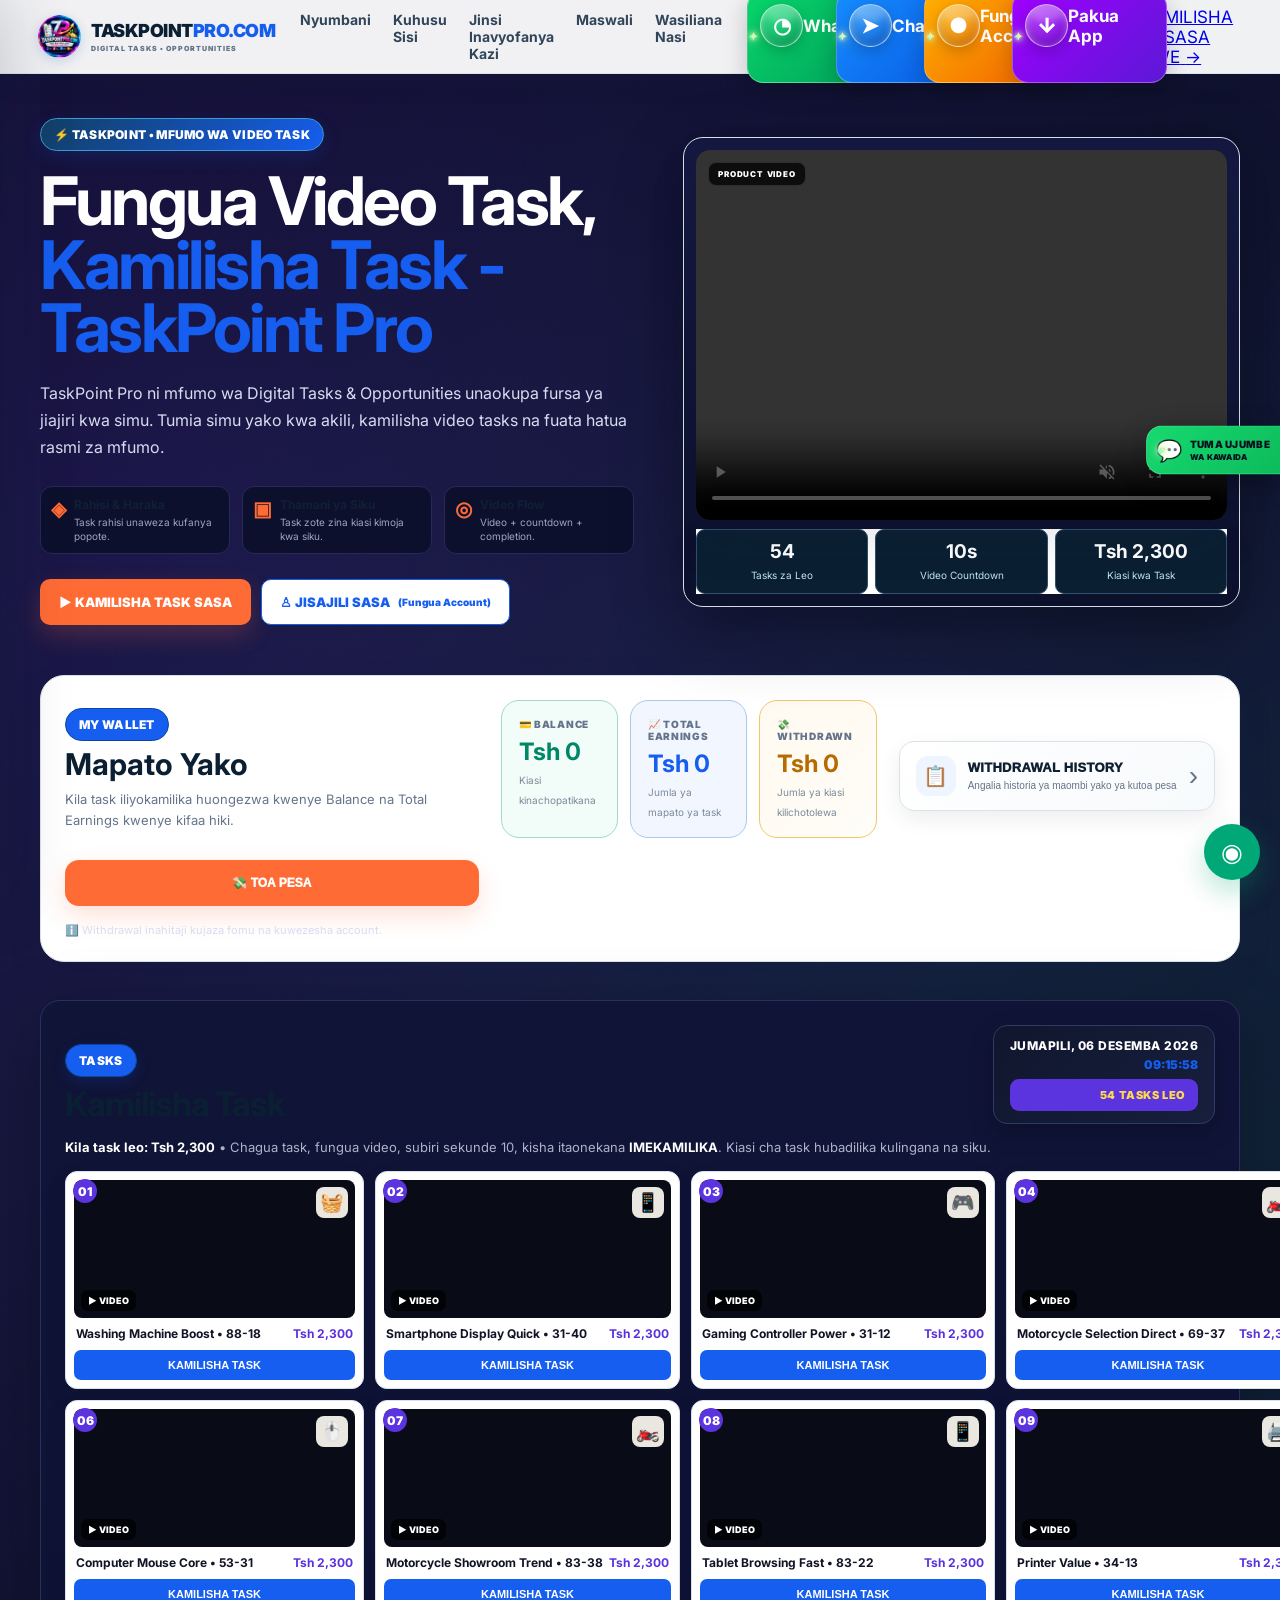
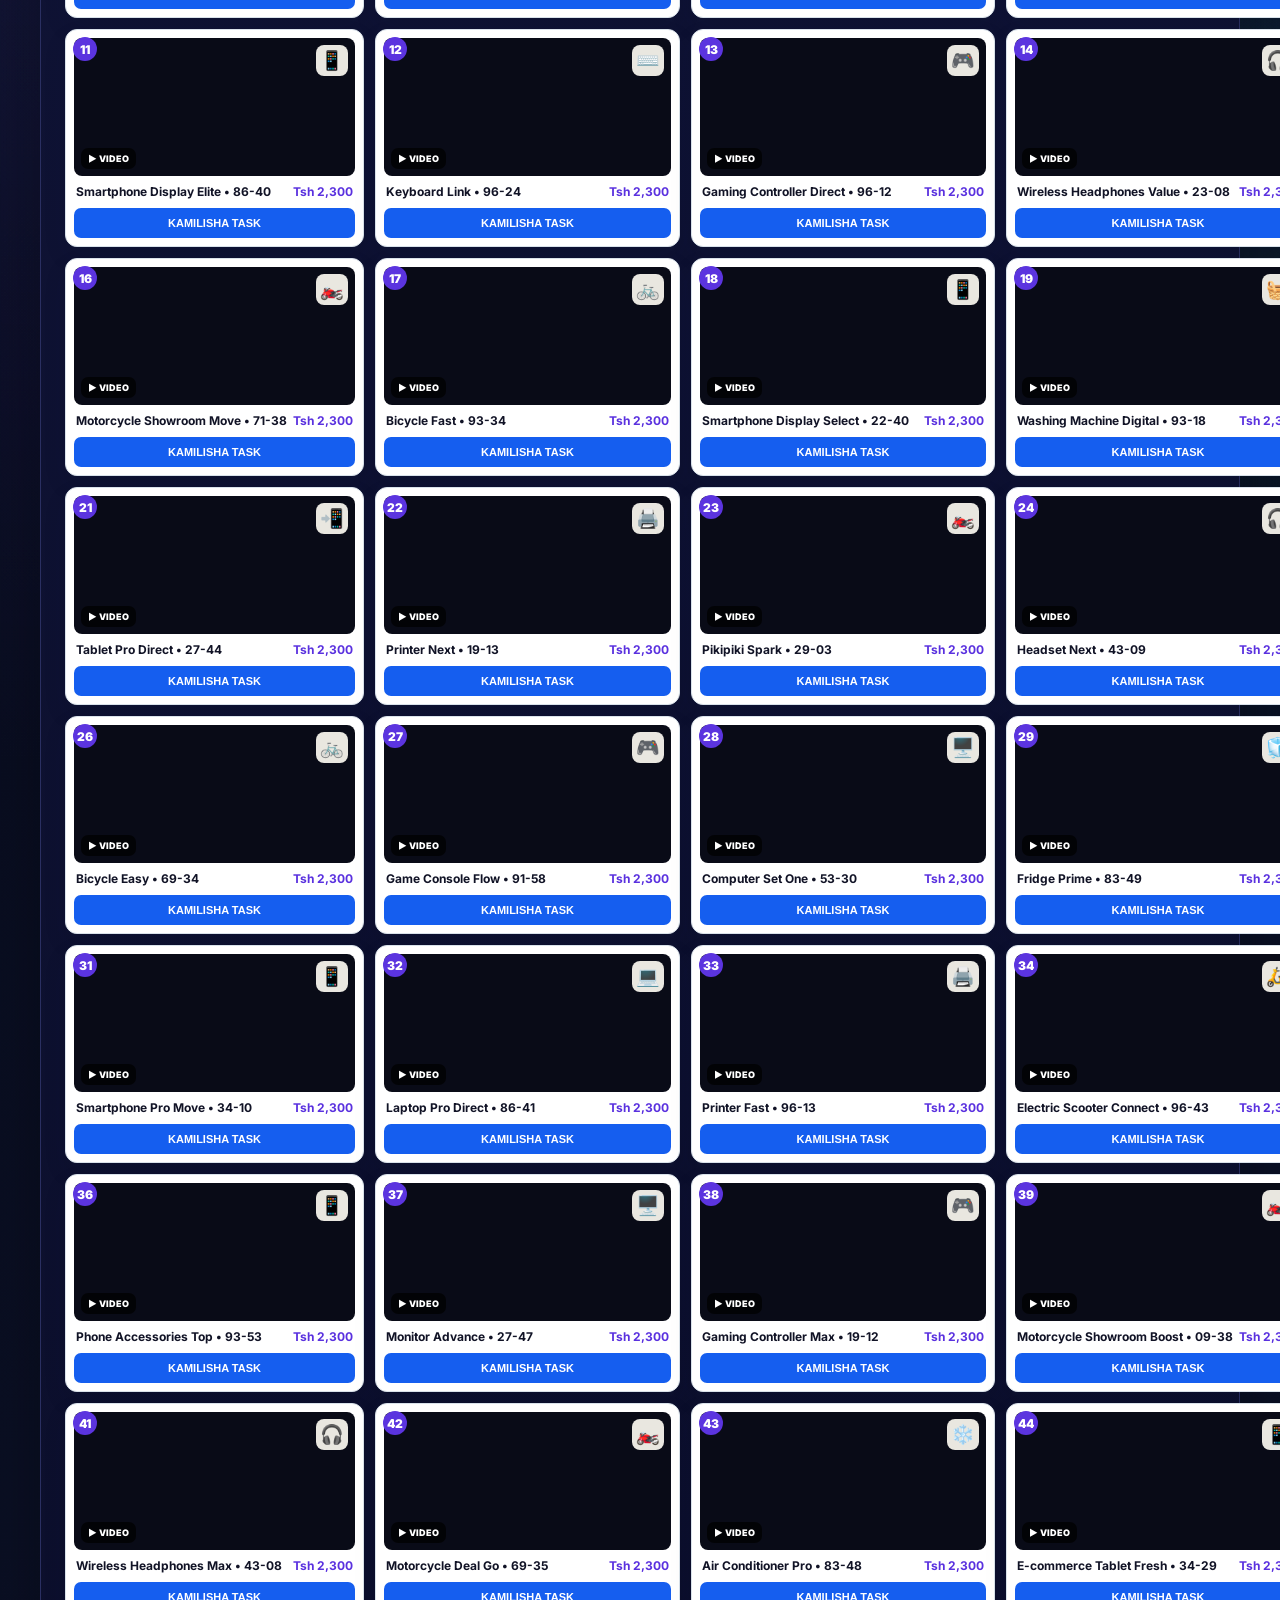
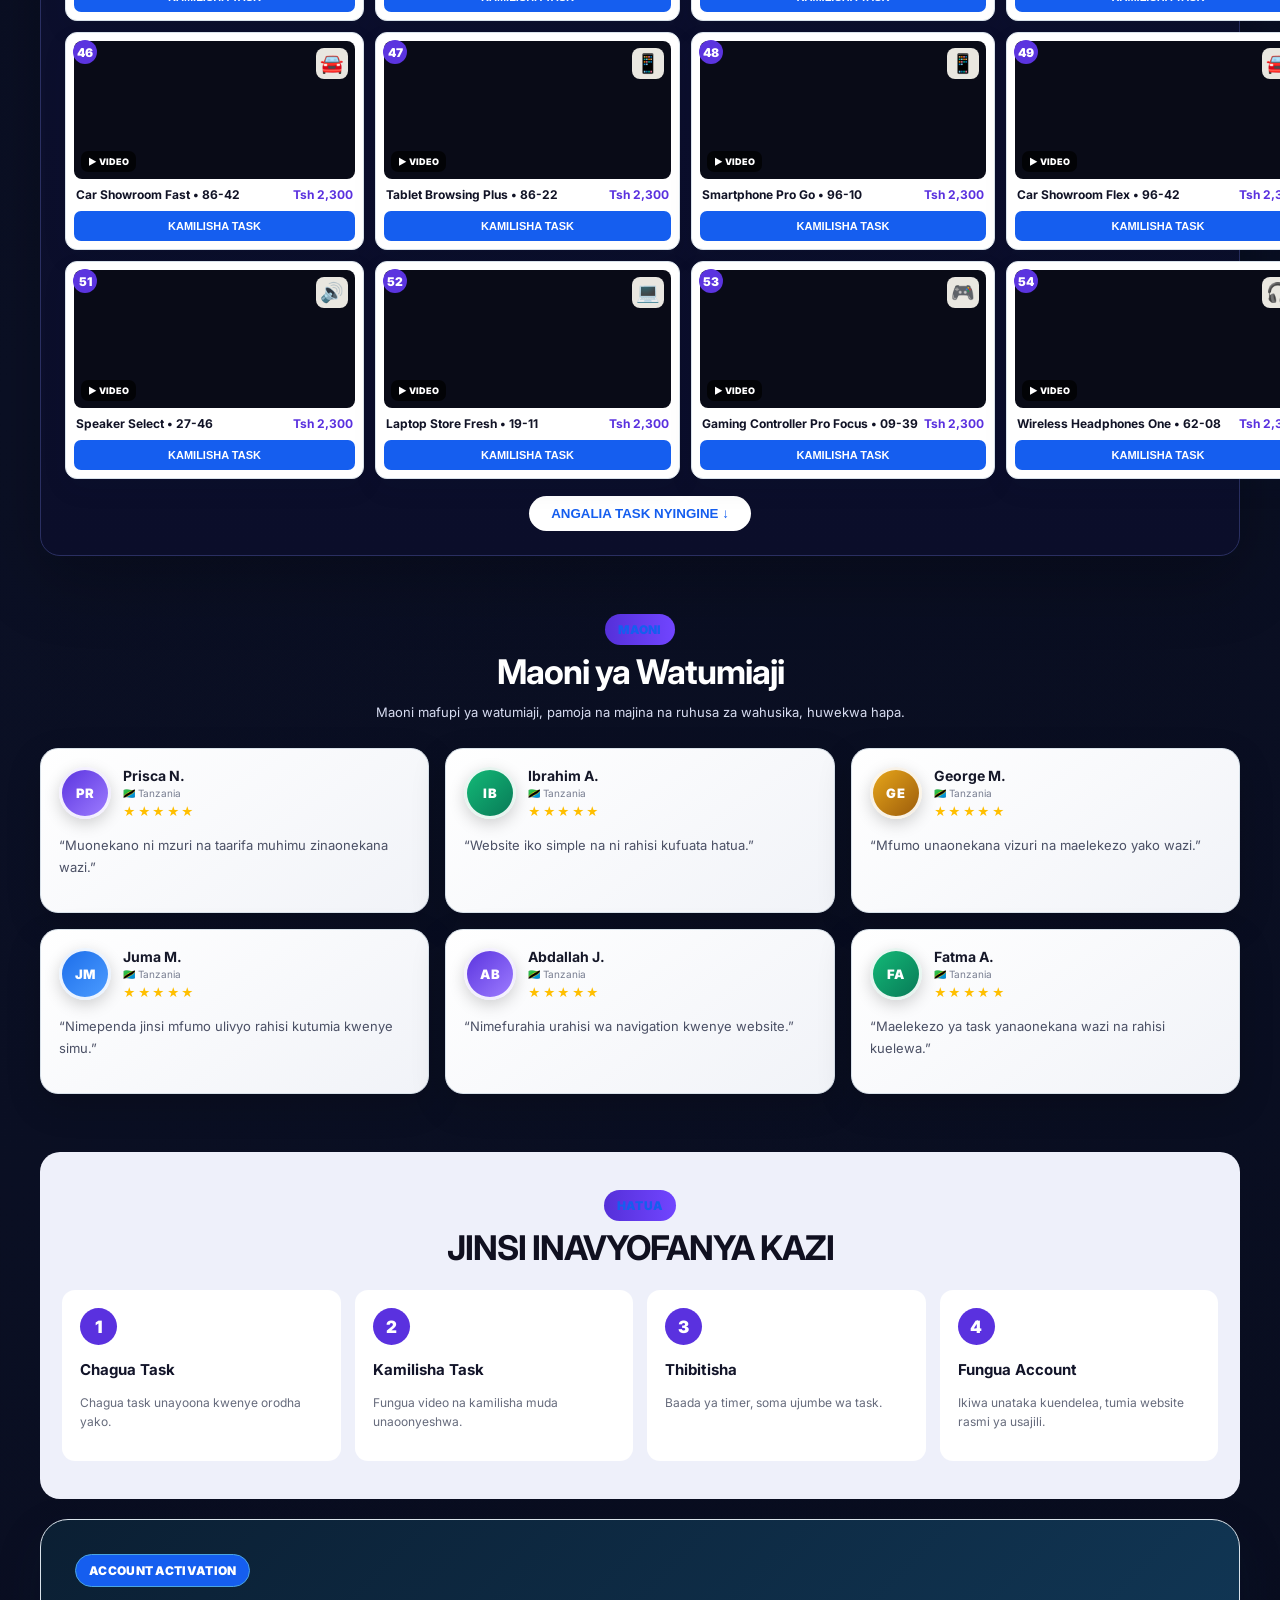
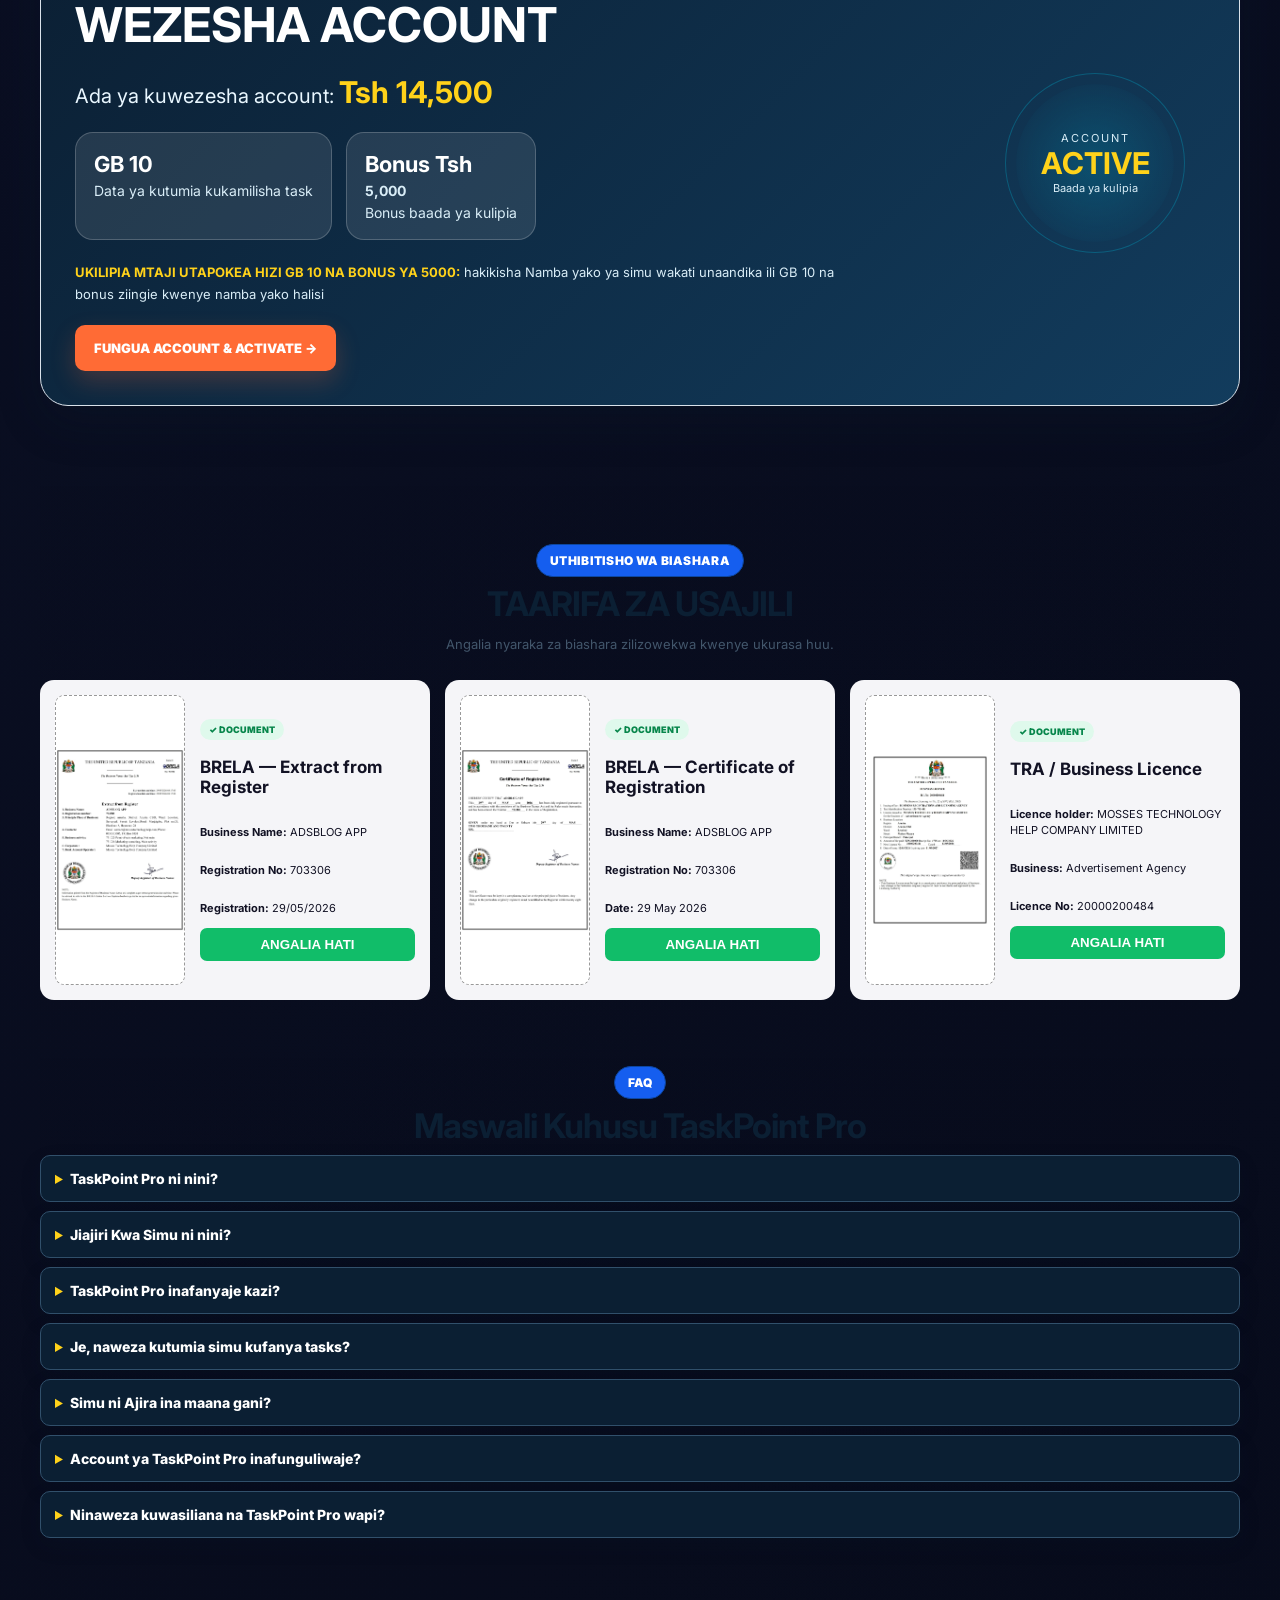
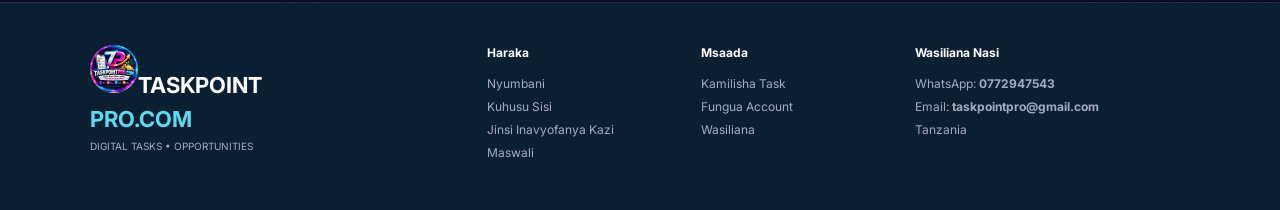
==== index.html @ ee454777 "Update index.html" ====
<!doctype html>
<html lang="sw">
<head>
  <meta charset="utf-8">
  <meta name="viewport" content="width=device-width,initial-scale=1">
  <link rel="icon" type="image/png" href="/assets/taskpointpro-logo.png">
  <meta name="description" content="TaskPoint Pro ni mfumo wa Digital Tasks & Opportunities unaokupa fursa za kukamilisha video tasks na kujifunza namna ya kutumia simu yako kwa fursa za kidigitali.">
  <meta name="keywords" content="TaskPoint Pro, TaskPointPro.com, Jiajiri Kwa Simu, Simu Ni Ajira, jiajiri kwa simu Tanzania, digital tasks Tanzania, online tasks Tanzania, video tasks Tanzania, digital opportunities Tanzania">
  <meta name="robots" content="index, follow">
  <link rel="canonical" href="https://www.taskpointpro.com/">
  <link rel="manifest" href="/manifest.json">
  <meta name="theme-color" content="#16d96f">
  <title>TaskPoint Pro | Jiajiri Kwa Simu & Digital Tasks Tanzania</title>
  <meta property="og:type" content="website">
  <meta property="og:title" content="TaskPoint Pro | Jiajiri Kwa Simu & Digital Tasks Tanzania">
  <meta property="og:description" content="TaskPoint Pro ni mfumo wa Digital Tasks & Opportunities unaokupa fursa ya jiajiri kwa simu na kushiriki katika fursa za kidigitali.">
  <meta property="og:url" content="https://www.taskpointpro.com/">
  <meta property="og:site_name" content="TaskPoint Pro">
  <meta property="og:locale" content="sw_TZ">
  <meta property="og:image" content="https://www.taskpointpro.com/assets/taskpointpro-social-share.png">
  <meta name="twitter:card" content="summary_large_image">
  <meta name="twitter:title" content="TaskPoint Pro | Jiajiri Kwa Simu & Digital Tasks Tanzania">
  <meta name="twitter:description" content="TaskPoint Pro ni mfumo wa Digital Tasks & Opportunities unaokupa fursa ya jiajiri kwa simu na kushiriki katika fursa za kidigitali.">
  <meta name="twitter:image" content="https://www.taskpointpro.com/assets/taskpointpro-social-share.png">
  <link rel="preconnect" href="https://fonts.googleapis.com">
  <link rel="preconnect" href="https://fonts.gstatic.com" crossorigin>
  <link href="https://fonts.googleapis.com/css2?family=Inter:wght@400;500;600;700;800;900&display=swap" rel="stylesheet">
  <link rel="stylesheet" href="style.css">
  <script type="application/ld+json">
{
  "@context": "https://schema.org",
  "@type": "WebSite",
  "name": "TaskPoint Pro",
  "alternateName": "TaskPointPro.com",
  "url": "https://www.taskpointpro.com/",
  "description": "TaskPoint Pro — Digital Tasks & Opportunities. Jiajiri kwa simu na fuata fursa za kidigitali.",
  "inLanguage": "sw-TZ"
}
  </script>
  <script type="application/ld+json">
{
  "@context": "https://schema.org",
  "@type": "Organization",
  "name": "TaskPoint Pro",
  "url": "https://www.taskpointpro.com/",
  "logo": "https://www.taskpointpro.com/assets/taskpointpro-logo.png",
  "description": "TaskPoint Pro — Digital Tasks & Opportunities.",
  "sameAs": [
    "https://www.tiktok.com/@taskpointpro.com",
    "https://whatsapp.com/channel/0029VbDyHlgATRSw8eXeZx1R"
  ]
}
  </script>
</head>
<body>
<header class="nav">
  <button class="menu-btn" id="menuBtn">☰</button>
  <a class="logo" href="#home" aria-label="TaskPoint Pro home"><img class="brand-logo-img" src="assets/taskpointpro-logo.png" alt="TaskPointPro.com logo"><span class="brand-wordmark">TASKPOINT<span>PRO.COM</span><small>DIGITAL TASKS • OPPORTUNITIES</small></span></a>
  <nav class="desktop-nav">
    <a href="#home">Nyumbani</a><a href="#about">Kuhusu Sisi</a><a href="#how">Jinsi Inavyofanya Kazi</a>
    <a href="#faq">Maswali</a><a href="#contact">Wasiliana Nasi</a>
  </nav>  

 <div class="nav-actions">

  <a class="action-card whatsapp-action"
     data-link="whatsapp"
     target="_blank">
    <span class="action-card-icon icon-whatsapp">◔</span>
    <strong>WhatsApp</strong>
  </a>

  <a class="action-card channel-action"
     data-link="channel"
     target="_blank">
    <span class="action-card-icon icon-channel">➤</span>
    <strong>Channel</strong>
  </a>

  <a class="action-card account-action"
     data-link="registration"
     target="_blank">
    <span class="action-card-icon icon-account">●</span>
    <strong>Fungua Account</strong>
  </a>

  <a class="action-card app-action"
     href="#"
     data-app-install>
    <span class="action-card-icon icon-app">↓</span>
    <strong>Pakua App</strong>
  </a>

</div>
  <a class="tp-premium-task-btn" href="#tasks">
  <span class="tp-premium-task-icon">⚡</span>
  <span>KAMILISHA TASK SASA ULIPWE</span>
  <span class="tp-premium-task-arrow">→</span>
  </a>
</header>

<div class="drawer" id="drawer">
  <button id="drawerClose">×</button>
  <a href="#home">Nyumbani</a><a href="#about">Kuhusu Sisi</a><a href="#tasks">Tasks</a>
  <a href="#how">Jinsi Inavyofanya Kazi</a><a href="#testimonials">Maoni</a><a href="#contact">Wasiliana Nasi</a>
</div>

<main id="home">
  <section class="hero shell">
    <div class="live-strip" id="liveStrip"></div>
    <div class="hero-grid">
      <div class="hero-copy">
        <span class="pill">⚡ TASKPOINT • MFUMO WA VIDEO TASK</span>
        <h1>Fungua Video Task,<br><em>Kamilisha Task - TaskPoint Pro</em></h1>
        <p>TaskPoint Pro ni mfumo wa Digital Tasks & Opportunities unaokupa fursa ya jiajiri kwa simu. Tumia simu yako kwa akili, kamilisha video tasks na fuata hatua rasmi za mfumo.</p>
        <div class="benefits">
          <div><b>◈</b><span><strong>Rahisi & Haraka</strong><small>Task rahisi unaweza kufanya popote.</small></span></div>
          <div><b>▣</b><span><strong>Thamani ya Siku</strong><small>Task zote zina kiasi kimoja kwa siku.</small></span></div>
          <div><b>◎</b><span><strong>Video Flow</strong><small>Video + countdown + completion.</small></span></div>
        </div>
        <div class="hero-cta">
          <a class="btn yellow" href="#tasks">▶ KAMILISHA TASK SASA</a>
          <a class="btn outline" data-link="registration" target="_blank">♙ JISAJILI SASA <small>(Fungua Account)</small></a>
        </div>
      </div>
      <div class="hero-media">
        <div class="video-wrap">
          <video id="heroVideo" controls playsinline muted poster="">
            <source src="VID-20260902-WA0001.mp4" type="video/mp4">
          </video>
          <div class="video-fallback">Weka video yako ya hero kwenye project</div>
        </div>
        <div class="stats"><div><b id="heroTaskCount">40</b><span>Tasks za Leo</span></div><div><b>10s</b><span>Video Countdown</span></div><div><b id="dailyReward">Tsh 3,000</b><span>Kiasi kwa Task</span></div></div>
      </div>
    </div>

  </section>

  <section class="wallet-section shell" id="wallet">
    <div class="wallet-card">
      <div class="wallet-heading">
        <span class="kicker">MY WALLET</span>
        <h2>Mapato Yako</h2>
        <p>Kila task iliyokamilika huongezwa kwenye Balance na Total Earnings kwenye kifaa hiki.</p>
      </div>
      <div class="wallet-stats">
        <div class="wallet-stat balance-stat"><span>💳 BALANCE</span><strong id="balanceAmount">Tsh 0</strong><small>Kiasi kinachopatikana</small></div>
        <div class="wallet-stat total-stat"><span>📈 TOTAL EARNINGS</span><strong id="totalAmount">Tsh 0</strong><small>Jumla ya mapato ya task</small></div>
      </div>
      <button class="withdraw-btn" id="withdrawBtn">💸 TOA PESA</button>
      <div class="wallet-note">ℹ️ Withdrawal inahitaji kujaza fomu na kuwezesha account.</div>
    </div>
  </section>

  <section class="tasks-section shell" id="tasks">
    <div class="section-head">
      <div><span class="kicker">TASKS</span><h2>Kamilisha Task</h2></div>
      <div class="datebox"><span id="today"></span><small id="todayTime">--:--:--</small><strong id="taskCount">40 TASKS LEO</strong></div>
    </div>
    <p class="section-note"><b id="rewardNote">Kila task leo: Tsh 3,000</b> • Chagua task, fungua video, subiri sekunde 10, kisha itaonekana <b>IMEKAMILIKA</b>. <span id="cycleLabel"></span></p>
    <div class="task-grid" id="taskGrid"></div>
    <button class="more-btn" id="moreBtn">ANGALIA TASK NYINGINE ↓</button>
  </section>

  <section class="testimonials shell" id="testimonials">
    <div class="center-head"><span class="kicker">MAONI</span><h2>Maoni ya Watumiaji</h2><p>Maoni mafupi ya watumiaji, pamoja na majina na ruhusa za wahusika, huwekwa hapa.</p></div>
    <div class="testimonial-grid" id="testimonialGrid"></div>
  </section>

  <section class="how shell" id="how">
    <div class="center-head"><span class="kicker">HATUA</span><h2>JINSI INAVYOFANYA KAZI</h2></div>
    <div class="how-grid">
      <div><i>1</i><h3>Chagua Task</h3><p>Chagua task unayoona kwenye orodha yako.</p></div>
      <div><i>2</i><h3>Kamilisha Task</h3><p>Fungua video na kamilisha muda unaoonyeshwa.</p></div>
      <div><i>3</i><h3>Thibitisha</h3><p>Baada ya timer, soma ujumbe wa task.</p></div>
      <div><i>4</i><h3>Fungua Account</h3><p>Ikiwa unataka kuendelea, tumia website rasmi ya usajili.</p></div>
    </div>
  </section>

  <section class="activation shell" id="activation">
    <div class="activation-card">
      <div>
        <span class="kicker">ACCOUNT ACTIVATION</span>
        <h2>WEZESHA ACCOUNT</h2>
        <p class="activation-lead">Ada ya kuwezesha account: <strong>Tsh <span id="activationFee">14,500</span></strong></p>
        <div class="activation-benefits">
          <div><b>GB 10</b><span>Data ya kutumia kukamilisha task</span></div>
          <div><b>Bonus Tsh <span id="activationBonus">5,000</span></b><span>Bonus baada ya kulipia</span></div>
        </div>
        <p class="activation-note"><strong>UKILIPIA MTAJI UTAPOKEA HIZI GB 10 NA BONUS YA 5000:</strong> hakikisha Namba yako ya simu wakati unaandika ili GB 10 na bonus ziingie kwenye namba yako halisi</p>
        <a class="btn yellow" data-link="registration" target="_blank">FUNGUA ACCOUNT & ACTIVATE →</a>
      </div>
      <div class="activation-badge"><span>ACCOUNT</span><b>ACTIVE</b><small>Baada ya kulipia</small></div>
    </div>
  </section>

  <section class="company shell" id="about">
    <div class="center-head">
      <span class="kicker">UTHIBITISHO WA BIASHARA</span>
      <h2>TAARIFA ZA USAJILI</h2>
      <p>Angalia nyaraka za biashara zilizowekwa kwenye ukurasa huu.</p>
    </div>
    <div class="cert-grid cert-grid-three">
      <article class="cert">
        <div class="cert-img"><img src="assets/brella-extract.jpg" alt="BRELA Extract from Register"></div>
        <div class="cert-copy">
          <span class="verified">✓ DOCUMENT</span>
          <h3>BRELA — Extract from Register</h3>
          <p><b>Business Name:</b> ADSBLOG APP</p>
          <p><b>Registration No:</b> 703306</p>
          <p><b>Registration:</b> 29/05/2026</p>
          <button class="cert-btn" data-cert="assets/brella-extract.jpg">ANGALIA HATI</button>
        </div>
      </article>

      <article class="cert">
        <div class="cert-img"><img src="assets/brella-certificate.jpg" alt="BRELA Certificate of Registration"></div>
        <div class="cert-copy">
          <span class="verified">✓ DOCUMENT</span>
          <h3>BRELA — Certificate of Registration</h3>
          <p><b>Business Name:</b> ADSBLOG APP</p>
          <p><b>Registration No:</b> 703306</p>
          <p><b>Date:</b> 29 May 2026</p>
          <button class="cert-btn" data-cert="assets/brella-certificate.jpg">ANGALIA HATI</button>
        </div>
      </article>

      <article class="cert">
        <div class="cert-img"><img src="assets/tra-business-licence.jpg" alt="Tanzania Business Licence"></div>
        <div class="cert-copy">
          <span class="verified">✓ DOCUMENT</span>
          <h3>TRA / Business Licence</h3>
          <p><b>Licence holder:</b> MOSSES TECHNOLOGY HELP COMPANY LIMITED</p>
          <p><b>Business:</b> Advertisement Agency</p>
          <p><b>Licence No:</b> 20000200484</p>
          <button class="cert-btn" data-cert="assets/tra-business-licence.jpg">ANGALIA HATI</button>
        </div>
      </article>
    </div>
  </section>

  <section class="faq shell" id="faq">
  <div class="center-head">
    <span class="kicker">FAQ</span>
    <h2>Maswali Kuhusu TaskPoint Pro</h2>
  </div>

  <details>
    <summary>TaskPoint Pro ni nini?</summary>
    <p>TaskPoint Pro ni mfumo wa Digital Tasks & Opportunities unaolenga kuwapa watumiaji fursa za kufanya tasks za kidigitali kwa kutumia simu zao.</p>
  </details>

  <details>
    <summary>Jiajiri Kwa Simu ni nini?</summary>
    <p>Jiajiri Kwa Simu ni dhana ya kutumia simu na teknolojia za kidigitali kutafuta na kushiriki katika fursa za kazi na shughuli za mtandaoni.</p>
  </details>

  <details>
    <summary>TaskPoint Pro inafanyaje kazi?</summary>
    <p>Chagua task inayopatikana, fungua video ndani ya mfumo na fuata maelekezo yanayoonyeshwa hadi task ikamilike.</p>
  </details>

  <details>
    <summary>Je, naweza kutumia simu kufanya tasks?</summary>
    <p>Ndiyo. TaskPoint Pro imeundwa kwa matumizi ya simu, hivyo unaweza kufikia mfumo kupitia browser ya simu yako.</p>
  </details>

  <details>
    <summary>Simu ni Ajira ina maana gani?</summary>
    <p>“Simu ni Ajira” ni ujumbe unaohamasisha matumizi yenye tija ya simu na teknolojia katika kutafuta fursa za kidigitali.</p>
  </details>

  <details>
    <summary>Account ya TaskPoint Pro inafunguliwaje?</summary>
    <p>Tumia kitufe cha FUNGUA ACCOUNT kwenye website na fuata hatua rasmi zinazoonyeshwa kwenye mfumo.</p>
  </details>

  <details>
    <summary>Ninaweza kuwasiliana na TaskPoint Pro wapi?</summary>
    <p>Tumia WhatsApp au Official Channel/Group iliyowekwa kwenye website kwa mawasiliano na taarifa rasmi.</p>
  </details>
</section>
</main>

<footer id="contact">
  <div class="footer-brand"><img class="footer-logo-img" src="assets/taskpointpro-logo.png" alt="TaskPointPro.com"><b>TASKPOINT<span>PRO.COM</span></b><small>DIGITAL TASKS • OPPORTUNITIES</small></div>
  <div><h4>Haraka</h4><a href="#home">Nyumbani</a><a href="#about">Kuhusu Sisi</a><a href="#how">Jinsi Inavyofanya Kazi</a><a href="#faq">Maswali</a></div>
  <div><h4>Msaada</h4><a href="#tasks">Kamilisha Task</a><a data-link="registration" target="_blank">Fungua Account</a><a data-link="whatsapp" target="_blank">Wasiliana</a></div>
  <div><h4>Wasiliana Nasi</h4><span>WhatsApp: <b id="phoneText"></b></span><span>Email: <b id="emailText"></b></span><span>Tanzania</span></div>
</footer>

<a class="floating-wa" data-link="whatsapp" target="_blank">◉</a>

<div class="modal-bg" id="taskModal">
  <div class="modal">
    <button class="modal-x" id="modalX">×</button>
    <div class="modal-video"><video id="taskVideo" playsinline muted></video><div class="count" id="count">10</div><div class="video-status">VIDEO TASK • SEKUNDE 10</div></div>
    <div class="modal-body">
      <div class="success">✓</div>
      <h2><span id="modalTaskName">Task</span> — <span id="completionText">Video inaendelea…</span></h2>
      <div class="amount">+<span id="amount">3,000</span> TZS</div>
      <p></p>
      <div id="completion" class="completion"><span>✓</span><b>IMEKAMILIKA, UNAWEZA KUTOA PESA YAKO HAPA CHINI👇</b></div><button class="btn yellow full completion-withdraw" id="completionWithdrawBtn" type="button">TOA PESA 💸</button>
      <button class="other" id="otherBtn">Angalia Task Nyingine</button>
    </div>
  </div>
</div>

<div class="withdraw-modal" id="withdrawModal" aria-hidden="true">
  <div class="withdraw-card">
    <button class="modal-x" id="withdrawClose">×</button>
    <span class="kicker">WITHDRAW</span>
    <h2>Toa Pesa</h2>
    <p>Weka kiasi unachotaka kutoa kutoka kwenye Balance yako.</p>
    <label for="withdrawAmount">Kiasi cha kutoa (TZS)</label>
    <input id="withdrawAmount" type="number" min="1" step="100" inputmode="numeric" placeholder="Mfano 1,000/=">
    <button class="btn yellow full" id="withdrawSubmit">WITHDRAW</button>
    <div class="withdraw-message" id="withdrawMessage" role="status">
      <strong>⚠️ Ili uweze kupokea kiasi cha fedha ulichotoa</strong>
      <span>jaza fomu ya usajili hapa chini alafu wezesha account yako.</span>
      <a class="btn outline full" data-link="registration" target="_blank">JAZA FOMU →</a>
    </div>
  </div>
</div>

<div class="cert-modal" id="certModal">
  <button id="certModalClose">×</button>
  <img id="certViewer" alt="Certificate viewer">
</div>

<div class="toast-stack" id="toastStack"></div>
<script src="app.js"></script>

  <script>
if ("serviceWorker" in navigator) {
  window.addEventListener("load", () => {
    navigator.serviceWorker.register("/service-worker.js")
      .then(() => console.log("TaskPoint Pro Service Worker registered"))
      .catch(err => console.error("Service Worker registration failed:", err));
  });
}
  </script>

  <!-- TASKPOINT PRO SMS WIDGET -->
<div class="tp-sms-float" id="tpSmsFloat">
  <button type="button" class="tp-sms-float-btn" id="tpSmsOpen" onclick="document.getElementById('tpSmsOverlay').classList.add('is-open')">
    <span class="tp-sms-float-icon">💬</span>
    <span class="tp-sms-float-text">TUMA UJUMBE<br><small>WA KAWAIDA</small></span>
  </button>
</div>

<div class="tp-sms-overlay" id="tpSmsOverlay">
  <div class="tp-sms-modal" role="dialog" aria-modal="true" aria-labelledby="tpSmsTitle">
    <button type="button" class="tp-sms-close" id="tpSmsClose" aria-label="Funga">×</button>

    <div class="tp-sms-head">
      <div class="tp-sms-icon">💬</div>
      <div>
        <h3 id="tpSmsTitle">TUMA UJUMBE</h3>
        <p>Andika ujumbe wako hapa chini</p>
      </div>
    </div>

    <textarea
      id="tpSmsMessage"
      maxlength="500"
      placeholder="Andika ujumbe wako hapa..."
    ></textarea>

    <div class="tp-sms-counter">
      <span>Ujumbe wa SMS</span>
      <span><b id="tpSmsCount">0</b>/500</span>
    </div>

    <button type="button" class="tp-sms-send" id="tpSmsSend">
      TUMA UJUMBE ➤
    </button>
  </div>
</div>

  <script>
(function () {
  function setupSMS() {
    const openBtn = document.getElementById('tpSmsOpen');
    const closeBtn = document.getElementById('tpSmsClose');
    const overlay = document.getElementById('tpSmsOverlay');
    const messageBox = document.getElementById('tpSmsMessage');
    const sendBtn = document.getElementById('tpSmsSend');
    const count = document.getElementById('tpSmsCount');

    if (!openBtn || !closeBtn || !overlay || !messageBox || !sendBtn) {
      return;
    }

    openBtn.onclick = function () {
      overlay.classList.add('is-open');
      setTimeout(function () {
        messageBox.focus();
      }, 100);
    };

    closeBtn.onclick = function () {
      overlay.classList.remove('is-open');
    };

    overlay.onclick = function (event) {
      if (event.target === overlay) {
        overlay.classList.remove('is-open');
      }
    };

    messageBox.oninput = function () {
      if (count) {
        count.textContent = messageBox.value.length;
      }
    };

    sendBtn.onclick = function () {
      const message = messageBox.value.trim();

      if (!message) {
        alert('Tafadhali andika ujumbe wako kwanza.');
        messageBox.focus();
        return;
      }

      const number = '0764540225';

      const smsLink =
        'sms:' + number + '?body=' + encodeURIComponent(message);

      window.location.href = smsLink;
    };
  }

  if (document.readyState === 'loading') {
    document.addEventListener('DOMContentLoaded', setupSMS);
  } else {
    setupSMS();
  }
})();
        </script>
</body>
</html>
---- style.css ----
:root{--bg:#070918;--panel:#0e1230;--panel2:#12183b;--line:#2a2f62;--purple:#7046ff;--yellow:#ffd21a;--green:#17d987;--muted:#a9aec9;--white:#fff;--ink:#101225}*{box-sizing:border-box}html{scroll-behavior:smooth}body{margin:0;background:radial-gradient(circle at 75% 10%,#1b1550 0,#090b24 32%,var(--bg) 72%);color:var(--white);font-family:Inter,Arial,sans-serif}.shell{width:min(1200px,calc(100% - 32px));margin:auto}.nav{height:74px;position:sticky;top:0;z-index:50;background:rgba(6,8,24,.88);backdrop-filter:blur(18px);border-bottom:1px solid #262b5a;display:flex;align-items:center;padding:0 3%;gap:25px;box-shadow:0 12px 40px #0008}.logo{display:flex;align-items:center;gap:10px;color:#fff;text-decoration:none;font-weight:900;font-size:18px;line-height:1;flex:none}.logo small{display:block;color:#aeb2cb;font-size:7px;margin-top:5px;letter-spacing:.6px}.logo-icon{display:grid;place-items:center;width:40px;height:40px;border:1px solid #8a6aff;border-radius:12px;background:linear-gradient(135deg,#21175e,#0d102b);color:var(--yellow);font-size:23px;box-shadow:inset 0 0 20px #6e43ff22}.desktop-nav{display:flex;gap:22px;margin-left:auto}.desktop-nav a{color:#e9ebf8;text-decoration:none;font-size:12px;font-weight:700}.desktop-nav a:hover{color:var(--yellow)}.nav-actions{display:flex;gap:8px}.wa,.channel,.account{padding:11px 14px;border-radius:10px;text-decoration:none;color:#fff;font-weight:900;font-size:11px;white-space:nowrap}.wa{background:#11bd6a}.channel{background:#5930e9}.account{background:var(--yellow);color:#090a18}.menu-btn{display:none;background:none;color:#fff;border:0;font-size:25px}.drawer{position:fixed;left:-290px;top:0;width:280px;height:100%;z-index:100;background:#0a0c27;padding:78px 25px;transition:.25s;box-shadow:20px 0 60px #0008}.drawer.open{left:0}.drawer button{position:absolute;right:15px;top:15px;background:none;color:#fff;border:0;font-size:30px}.drawer a{display:block;color:#fff;text-decoration:none;padding:14px 0;border-bottom:1px solid #252952;font-weight:700}
.hero{padding:22px 0 38px}.live-strip{display:flex;gap:9px;overflow:hidden;margin-bottom:18px;scrollbar-width:none}.live-strip::-webkit-scrollbar{display:none}.live{min-width:190px;background:#0e1230;border:1px solid #292e61;border-radius:12px;padding:9px 12px;font-size:10px}.live b{color:var(--green)}.hero-grid{display:grid;grid-template-columns:1fr .92fr;gap:34px;align-items:center}.pill,.kicker{display:inline-flex;align-items:center;color:#fff;background:linear-gradient(90deg,#5530d9,#7145ff);border-radius:30px;padding:8px 13px;font-size:10px;font-weight:900;letter-spacing:.3px}.hero h1{font-size:clamp(42px,6vw,67px);line-height:.95;margin:18px 0 20px;letter-spacing:-2.5px}.hero h1 em{font-style:normal;color:var(--yellow)}.hero-copy>p{color:#c9cce0;max-width:600px;line-height:1.7;font-size:14px}.benefits{display:flex;gap:12px;margin:25px 0}.benefits>div{display:flex;gap:8px;max-width:190px;background:#0d102d;border:1px solid #252a58;border-radius:12px;padding:10px}.benefits b{font-size:20px;color:var(--yellow)}.benefits strong,.benefits small{display:block}.benefits strong{font-size:10px}.benefits small{font-size:8px;color:#9ea4c0;margin-top:4px;line-height:1.35}.hero-cta{display:flex;gap:10px}.btn{display:inline-flex;justify-content:center;align-items:center;gap:8px;border-radius:10px;padding:14px 18px;text-decoration:none;font-weight:900;font-size:11px;border:1px solid transparent;cursor:pointer}.btn.yellow{background:var(--yellow);color:#090a18}.btn.outline{border-color:#7046ff;color:#fff;background:#10122e}.hero-media{background:linear-gradient(180deg,#151942,#0c102c);border-radius:20px;padding:12px;border:1px solid #353a72;box-shadow:0 25px 70px #0005}.video-wrap{height:370px;border-radius:14px;overflow:hidden;background:#080a1d;position:relative}.video-wrap video{width:100%;height:100%;object-fit:cover}.video-wrap:after{content:"PRODUCT VIDEO";position:absolute;left:12px;top:12px;background:#000b;border:1px solid #fff2;color:#fff;border-radius:8px;padding:6px 9px;font-size:8px;font-weight:900;letter-spacing:.8px}.stats{display:grid;grid-template-columns:repeat(3,1fr);gap:7px;margin-top:9px}.stats div{background:#0e1230;border:1px solid #242a56;border-radius:9px;padding:10px;text-align:center;min-width:0}.stats b{display:block;font-size:17px;white-space:nowrap;overflow:hidden;text-overflow:ellipsis}.stats span{font-size:8px;color:#a5aac4}
.tasks-section{background:linear-gradient(180deg,#101437,#0b0e2a);border:1px solid #2a2f61;border-radius:20px;padding:24px;margin-top:4px;box-shadow:0 20px 70px #0004}.section-head{display:flex;justify-content:space-between;align-items:flex-end;gap:15px}.section-head h2,.center-head h2{font-size:30px;margin:6px 0 0;letter-spacing:-1px}.datebox{text-align:right;font-size:10px;color:#d8dbea}.datebox strong{display:block;background:#5b34df;padding:9px 12px;border-radius:9px;margin-top:5px}.section-note{color:#aeb2ca;font-size:11px;line-height:1.6}.section-note b{color:#fff}.task-grid{display:grid;grid-template-columns:repeat(5,1fr);gap:11px}.task{background:#f7f7fb;color:#111326;border-radius:12px;padding:8px;position:relative;border:1px solid #fff;box-shadow:0 7px 20px #0002;transition:.2s}.task:hover{transform:translateY(-4px);box-shadow:0 16px 35px #0004}.task-num{position:absolute;left:7px;top:7px;width:24px;height:24px;border-radius:50%;background:#5b34df;color:#fff;display:grid;place-items:center;font-size:10px;font-weight:900;z-index:3}.task-art{height:138px;border-radius:8px;background:#e9eaf1;overflow:hidden;position:relative}.task-art video{width:100%;height:100%;object-fit:cover}.task-emoji{position:absolute;right:7px;top:7px;background:#fffdf4e8;border-radius:8px;padding:4px;font-size:17px}.video-badge{position:absolute;left:7px;bottom:7px;background:#000b;color:#fff;border-radius:7px;padding:5px 7px;font-size:8px;font-weight:900}.task-info{display:flex;justify-content:space-between;align-items:center;gap:6px;padding:8px 2px 2px}.task h3{font-size:10px;margin:0;white-space:nowrap;overflow:hidden;text-overflow:ellipsis}.task-info strong{font-size:10px;color:#5a31df;white-space:nowrap}.task button{width:100%;border:0;background:#5b34df;color:#fff;border-radius:7px;padding:9px;margin-top:7px;font-weight:900;font-size:9px;cursor:pointer}.task button:hover{filter:brightness(1.12)}.more-btn{display:block;margin:17px auto 0;background:#5731dc;border:0;color:#fff;border-radius:20px;padding:10px 22px;font-weight:900;cursor:pointer}
.testimonials{padding:58px 0}.center-head{text-align:center}.center-head p{color:#9fa5c0;font-size:11px;max-width:720px;margin:10px auto 0;line-height:1.6}.testimonial-grid{display:grid;grid-template-columns:repeat(3,1fr);gap:16px;margin-top:25px}.testimonial{background:linear-gradient(145deg,#ffffff,#f1f3f8);color:#151728;border-radius:18px;padding:18px;min-height:165px;border:1px solid rgba(255,255,255,.9);box-shadow:0 12px 35px rgba(0,0,0,.16);transition:transform .25s ease,box-shadow .25s ease}.testimonial:hover{transform:translateY(-4px);box-shadow:0 18px 42px rgba(0,0,0,.22)}.person{display:flex;align-items:center;gap:12px}.avatar{width:52px;height:52px;flex:0 0 52px;border-radius:50%;display:grid;place-items:center;font-weight:900;font-size:13px;letter-spacing:.5px;color:#fff;border:3px solid rgba(255,255,255,.9);box-shadow:0 5px 16px rgba(0,0,0,.18);background:linear-gradient(135deg,#5b34df,#9d7cff)}.avatar-1{background:linear-gradient(135deg,#13b977,#087a57)}.avatar-2{background:linear-gradient(135deg,#e7a61a,#9c5c0b)}.avatar-3{background:linear-gradient(135deg,#1d6eea,#4b9bff)}.testimonial b{display:block;font-size:12px}.country{display:block;color:#777d90;font-size:9px;margin-top:3px}.stars{color:#ffbf00;letter-spacing:1.5px;font-size:11px;margin-top:5px}.testimonial p{font-size:11px;line-height:1.7;color:#4b5065;margin:15px 0 0}.how{background:#eef0fa;color:#121429;padding:38px 22px;border-radius:20px}.how .center-head h2{color:#101020}.how-grid{display:grid;grid-template-columns:repeat(4,1fr);gap:14px;margin-top:22px}.how-grid div{background:#fff;border-radius:13px;padding:18px}.how-grid i{display:grid;place-items:center;width:37px;height:37px;background:#5a31df;color:#fff;border-radius:50%;font-style:normal;font-weight:900}.how-grid h3{font-size:13px}.how-grid p{font-size:10px;color:#666b7c;line-height:1.55}.company{padding:58px 0}.cert-grid{display:grid;grid-template-columns:repeat(3,1fr);gap:15px;margin-top:25px}.cert{background:#f5f5f8;color:#121224;border-radius:14px;padding:15px;display:grid;grid-template-columns:130px 1fr;gap:15px}.cert-img{height:290px;border:1px dashed #999;display:grid;place-items:center;background:#fff;overflow:hidden;border-radius:9px}.cert-img img{width:100%;height:100%;object-fit:contain;cursor:zoom-in}.cert-copy{display:flex;flex-direction:column;justify-content:center}.verified{align-self:flex-start;background:#dff9ec;color:#07864b;border-radius:20px;padding:5px 9px;font-size:8px;font-weight:900}.cert-copy h3{font-size:15px}.cert-copy p{font-size:9px;line-height:1.45}.cert-btn{border:0;background:#11bd69;color:#fff;border-radius:7px;padding:9px 12px;font-weight:900;cursor:pointer}.faq{padding:8px 0 55px}.faq details{background:#111535;border:1px solid #2b3161;border-radius:10px;padding:14px;margin:9px 0}.faq summary{cursor:pointer;font-weight:800;font-size:12px}.faq p{color:#aaaec4;font-size:11px;line-height:1.6}footer{background:#050718;border-top:1px solid #292e5c;padding:42px 7%;display:grid;grid-template-columns:2fr 1fr 1fr 1.5fr;gap:30px;color:#a5aac2;font-size:10px}footer h4{color:#fff;margin-top:0}footer a,footer span{display:block;color:#a5aac2;text-decoration:none;margin:8px 0}.footer-brand b{font-size:20px;color:#fff}.footer-brand small{display:block;margin-top:4px}.floating-wa{position:fixed;right:20px;bottom:20px;width:56px;height:56px;border-radius:50%;background:#13c96d;color:#fff;display:grid;place-items:center;text-decoration:none;font-size:25px;z-index:40;box-shadow:0 10px 30px #0006}.modal-bg{position:fixed;inset:0;background:#000d;display:none;align-items:center;justify-content:center;padding:15px;z-index:200}.modal-bg.show{display:flex}.modal{max-width:460px;width:100%;background:#f6f6fa;color:#151525;border-radius:18px;overflow:hidden;position:relative;box-shadow:0 25px 100px #000}.modal-x{position:absolute;right:10px;top:9px;z-index:5;border:0;background:#0009;color:#fff;border-radius:50%;width:32px;height:32px;font-size:22px;cursor:pointer}.modal-video{height:280px;background:#070812;position:relative}.modal-video video{width:100%;height:100%;object-fit:cover}.count{position:absolute;right:10px;top:10px;background:#000d;color:#fff;border:2px solid var(--green);border-radius:9px;padding:8px 12px;font-weight:900}.count.done{background:var(--green);color:#04150e}.video-status{position:absolute;left:10px;bottom:10px;background:#000b;color:#fff;border-radius:8px;padding:6px 9px;font-size:8px;font-weight:900}.modal-body{text-align:center;padding:20px}.success{width:48px;height:48px;margin:-42px auto 10px;position:relative;border-radius:50%;background:var(--green);color:#06150e;display:grid;place-items:center;font-size:28px;border:5px solid #f6f6fa}.modal-body h2{margin:5px 0;font-size:20px}.amount{font-size:28px;font-weight:900;color:#5b30df;margin:10px}.modal-body p{font-size:10px;line-height:1.7;color:#555}.completion{display:none;align-items:center;justify-content:center;gap:8px;background:#dff9ec;color:#07864b;border-radius:9px;padding:10px;margin:0 0 10px;font-size:10px}.completion.show{display:flex}.completion span{display:grid;place-items:center;width:22px;height:22px;border-radius:50%;background:#12c978;color:#052016;font-weight:900}.full{width:100%}.other{border:0;background:none;color:#5b30df;font-weight:800;margin-top:12px;cursor:pointer}.toast-stack{position:fixed;right:15px;top:84px;z-index:160;display:flex;flex-direction:column;gap:8px;pointer-events:none}.evidence-toast{width:290px;background:#151936;border:1px solid #3a4174;border-left:4px solid var(--yellow);border-radius:11px;padding:11px 12px;box-shadow:0 10px 35px #0008;animation:toastIn .35s ease-out}.evidence-toast b{display:block;color:var(--yellow);font-size:9px;letter-spacing:.5px}.evidence-toast span{display:block;color:#fff;font-size:10px;margin-top:4px}.evidence-toast small{display:block;color:#9298b1;margin-top:5px;font-size:7px}@keyframes toastIn{from{opacity:0;transform:translateX(30px)}to{opacity:1;transform:none}}body.modal-open{overflow:hidden}.cert-modal{position:fixed;inset:0;background:#000e;z-index:300;display:none;align-items:center;justify-content:center;padding:20px}.cert-modal.show{display:flex}.cert-modal img{max-width:min(900px,96vw);max-height:92vh;object-fit:contain;background:#fff;border-radius:8px}.cert-modal>button{position:absolute;right:20px;top:15px;border:0;background:#fff;color:#111;width:42px;height:42px;border-radius:50%;font-size:30px;cursor:pointer}
@media(max-width:1100px){.desktop-nav{display:none}.menu-btn{display:block}.nav{gap:12px}.nav-actions{margin-left:auto}.task-grid{grid-template-columns:repeat(4,1fr)}.cert-grid{grid-template-columns:1fr 1fr}}
@media(max-width:760px){.shell{width:min(100% - 20px,620px)}.nav{height:66px;padding:0 10px}.logo{font-size:14px}.logo-icon{width:34px;height:34px;font-size:19px}.logo small{font-size:6px}.nav-actions .channel{display:none}.nav-actions .account{padding:10px 9px;font-size:9px}.nav-actions .wa{font-size:9px;padding:10px 9px}.hero{padding-top:15px}.hero-grid{grid-template-columns:1fr}.hero-media{order:-1}.video-wrap{height:260px}.hero h1{font-size:44px}.benefits{gap:6px}.benefits>div{padding:8px;flex:1}.benefits small{display:none}.hero-cta{flex-direction:column}.section-head{display:block}.datebox{text-align:left;margin-top:10px}.task-grid{grid-template-columns:repeat(2,1fr);gap:7px}.task-art{height:118px}.task{padding:7px}.task-info{display:block}.task-info strong{display:block;margin-top:4px}.testimonial-grid,.how-grid{grid-template-columns:1fr 1fr}.cert-grid{grid-template-columns:1fr}.cert{grid-template-columns:1fr}.cert-img{height:330px}footer{grid-template-columns:1fr 1fr}.modal-video{height:235px}.toast-stack{
  position:fixed !important;
  right:18px !important;
  left:auto !important;
  top:auto !important;
  bottom:18px !important;
  z-index:160 !important;
  display:flex;
  flex-direction:column;
  align-items:flex-end;
  gap:8px;
  pointer-events:none;
}.evidence-toast{width:min(290px,calc(100vw - 16px));margin-left:auto}}
@media(max-width:440px){.logo small{display:none}.nav-actions .wa{display:none}.nav-actions .account{display:block}.hero h1{font-size:38px;letter-spacing:-1.5px}.benefits{display:grid;grid-template-columns:1fr 1fr 1fr}.task-grid{gap:6px}.task-art{height:108px}.task h3{font-size:9px}.task-info strong{font-size:9px}.task button{font-size:8px;padding:8px}.testimonial-grid,.how-grid,footer{grid-template-columns:1fr}.stats b{font-size:13px}.stats span{font-size:7px}.cert-img{height:310px}}

/* V5 additions */
.activation{padding-top:20px;padding-bottom:80px}
.activation-card{display:grid;grid-template-columns:1fr 220px;gap:28px;align-items:center;padding:34px;border:1px solid rgba(255,255,255,.10);border-radius:28px;background:linear-gradient(135deg,rgba(42,27,91,.78),rgba(11,18,39,.92));box-shadow:0 24px 70px rgba(0,0,0,.24)}
.activation-card h2{font-size:clamp(30px,4vw,48px);margin:8px 0 10px}.activation-lead{font-size:18px}.activation-lead strong{font-size:28px}.activation-benefits{display:flex;gap:14px;flex-wrap:wrap;margin:22px 0}.activation-benefits>div{min-width:180px;padding:18px;border-radius:18px;background:rgba(255,255,255,.06);border:1px solid rgba(255,255,255,.08)}.activation-benefits b{display:block;font-size:22px}.activation-benefits span{display:block;margin-top:5px;opacity:.76;font-size:13px}.activation-note{font-size:12px;line-height:1.65;opacity:.72;max-width:760px;margin-bottom:20px}.activation-badge{width:180px;height:180px;border-radius:50%;display:grid;place-items:center;align-content:center;text-align:center;margin:auto;background:radial-gradient(circle,rgba(255,212,77,.22),rgba(255,212,77,.04) 62%,transparent 63%);border:1px solid rgba(255,212,77,.25)}.activation-badge span{font-size:11px;letter-spacing:2px;opacity:.7}.activation-badge b{font-size:30px}.activation-badge small{font-size:11px;opacity:.65}
.verified-toast{border-color:rgba(84,211,135,.35)!important}.verified-toast b{color:#72e6a0!important}
.completion{display:none}.completion.show{display:flex!important}.completion b{font-size:24px}
@media(max-width:760px){.activation-card{grid-template-columns:1fr;padding:24px}.activation-badge{width:140px;height:140px}.activation-card .btn{width:100%;text-align:center}.activation-benefits>div{min-width:0;flex:1}}
.evidence-toast small{line-height:1.4}.evidence-toast b{font-size:9px}.task-art video{background:#090b17}

/* V9 targeted improvements: mobile nav, demo notification countdown/colors, larger typography */
@media(max-width:760px){
  .nav{height:auto;min-height:66px;flex-wrap:wrap;padding:9px 10px;gap:8px 10px;align-content:center}
  .menu-btn{display:block;flex:0 0 auto}
  .logo{flex:1 1 auto;min-width:0}
  .nav-actions{width:100%;display:grid;grid-template-columns:repeat(3,minmax(0,1fr));gap:7px;order:3}
  .nav-actions .wa,.nav-actions .channel,.nav-actions .account{display:flex!important;align-items:center;justify-content:center;width:100%;min-width:0;padding:11px 5px;font-size:10px;line-height:1.1;white-space:normal;text-align:center}
  .nav-actions .account{font-size:9px}
}
@media(max-width:380px){
  .nav-actions{gap:5px}
  .nav-actions .wa,.nav-actions .channel,.nav-actions .account{font-size:8.5px;padding:10px 3px}
}

.toast-head{display:flex;align-items:center;justify-content:space-between;gap:10px}
.toast-time{font-size:9px!important;font-weight:900;color:#fff!important;opacity:.9}
.evidence-toast{position:relative;overflow:hidden;border-left:0!important;border-width:1px!important;padding-bottom:14px!important;transition:background .2s ease}
.evidence-toast .toast-progress{position:absolute;left:0;right:0;bottom:0;height:5px;background:rgba(255,255,255,.14)}
.evidence-toast .toast-progress i{display:block;width:100%;height:100%;transform-origin:left center;animation:toastProgress 6s linear forwards}
.toast-violet{background:linear-gradient(135deg,#32166f,#151936)!important;border-color:#a66cff!important;box-shadow:0 12px 38px rgba(125,70,255,.32)}
.toast-violet .toast-progress i{background:#c48cff}
.toast-cyan{background:linear-gradient(135deg,#073f58,#071a2a)!important;border-color:#20d8ff!important;box-shadow:0 12px 38px rgba(32,216,255,.25)}
.toast-cyan .toast-progress i{background:#20d8ff}
.toast-orange{background:linear-gradient(135deg,#71300b,#241309)!important;border-color:#ff9f2d!important;box-shadow:0 12px 38px rgba(255,159,45,.25)}
.toast-orange .toast-progress i{background:#ffb347}
.toast-pink{background:linear-gradient(135deg,#711642,#24101e)!important;border-color:#ff4f9a!important;box-shadow:0 12px 38px rgba(255,79,154,.25)}
.toast-pink .toast-progress i{background:#ff69b4}
.toast-green{background:linear-gradient(135deg,#07533f,#091e1a)!important;border-color:#36f0a4!important;box-shadow:0 12px 38px rgba(54,240,164,.24)}
.toast-green .toast-progress i{background:#36f0a4}
@keyframes toastProgress{from{transform:scaleX(1)}to{transform:scaleX(0)}}

/* Increase readable text sizes across the existing site without changing its structure */
body{font-size:17px}
.desktop-nav a{font-size:14px}
.logo{font-size:20px}.logo small{font-size:8px}
.wa,.channel,.account{font-size:13px}
.pill,.kicker{font-size:12px}
.hero-copy>p{font-size:16px}.benefits strong{font-size:12px}.benefits small{font-size:10px}
.btn{font-size:13px}.btn.outline small{font-size:10px}
.stats b{font-size:19px}.stats span{font-size:10px}
.section-head h2,.center-head h2{font-size:34px}.datebox{font-size:12px}.section-note{font-size:13px}
.task h3{font-size:12px}.task-info strong{font-size:12px}.task button{font-size:11px}.task-num{font-size:12px}.video-badge{font-size:9px}.task-emoji{font-size:19px}
.center-head p{font-size:13px}.testimonial b{font-size:14px}.country{font-size:10px}.stars{font-size:12px}.testimonial p{font-size:13px}
.how-grid h3{font-size:15px}.how-grid p{font-size:12px}.faq summary{font-size:14px}.faq p{font-size:13px}
.cert-copy h3{font-size:17px}.cert-copy p{font-size:11px}.verified{font-size:9px}
footer{font-size:12px}.footer-brand b{font-size:22px}
.activation-lead{font-size:20px}.activation-lead strong{font-size:30px}.activation-benefits span{font-size:14px}.activation-note{font-size:13px}
.modal-body h2{font-size:22px}.amount{font-size:30px}.modal-body p{font-size:12px}.completion{font-size:12px}.completion b{font-size:25px}
.evidence-toast span{font-size:12px}.evidence-toast small{font-size:9px}.evidence-toast b{font-size:10px}
@media(max-width:760px){
  .logo{font-size:17px}.logo small{font-size:7px}.hero h1{font-size:48px}.section-head h2,.center-head h2{font-size:32px}
  .task h3{font-size:11px}.task-info strong{font-size:11px}.task button{font-size:10px}
  .stats b{font-size:15px}.stats span{font-size:9px}
}
@media(max-width:440px){
  .hero h1{font-size:42px}.section-head h2,.center-head h2{font-size:29px}.task h3{font-size:10px}.task-info strong{font-size:10px}.task button{font-size:9px}
}

/* V10 — Official TaskPoint Pro redesign + wallet */
:root{
  --bg:#f4f7fb;--panel:#ffffff;--panel2:#eef4f8;--line:#d9e2ea;
  --purple:#155eef;--yellow:#ff6b35;--green:#00a878;--muted:#64748b;--white:#fff;--ink:#102033;
  --cyan:#00a6c7;--navy:#0b1f33;--blue2:#0d47a1;
}
body{
  background:linear-gradient(180deg,#f7fafc 0%,#eef4f8 48%,#f8fafc 100%);
  color:var(--ink);
}
.nav{
  background:rgba(255,255,255,.94);border-bottom:1px solid #dbe4ec;
  box-shadow:0 8px 28px rgba(16,32,51,.08);
}
.logo{color:var(--navy)}
.brand-logo-img{width:43px;height:43px;border-radius:50%;object-fit:cover;flex:none;box-shadow:0 3px 12px rgba(13,71,161,.18)}
.brand-wordmark{font-size:18px;font-weight:950;letter-spacing:-.5px;color:var(--navy)}
.brand-wordmark span{color:var(--purple)}
.brand-wordmark small{display:block;color:#64748b;font-size:7px;margin-top:5px;letter-spacing:1px}
.desktop-nav a{color:#30445a}.desktop-nav a:hover{color:var(--purple)}
.wa{background:#00a878}.channel{background:#155eef}.account{background:#ff6b35;color:#fff}
.menu-btn{color:var(--navy)}
.drawer{background:#fff;box-shadow:20px 0 60px rgba(16,32,51,.18)}
.drawer a,.drawer button{color:var(--navy)}
.hero{padding-top:26px}
.hero-grid{gap:38px}
.hero-copy h1,.section-head h2,.center-head h2{color:var(--navy)}
.hero-copy h1 em{color:var(--purple)}
.pill,.kicker{color:var(--purple)}
.btn.yellow{background:#ff6b35;color:#fff;box-shadow:0 10px 24px rgba(255,107,53,.22)}
.btn.outline{border-color:#155eef;color:#155eef;background:#fff}
.btn.outline:hover{background:#eef5ff}
.hero-media,.video-wrap,.stats,.task,.testimonial,.cert,.faq details,.activation-card{
  border-color:#d9e2ea;
}
.video-wrap{box-shadow:0 18px 50px rgba(16,32,51,.12)}
.stats{background:#fff;color:var(--navy);box-shadow:0 12px 32px rgba(16,32,51,.08)}
.task{background:#fff;box-shadow:0 10px 26px rgba(16,32,51,.07)}
.task:hover{transform:translateY(-4px);border-color:#9fc5df;box-shadow:0 16px 36px rgba(16,32,51,.12)}
.task button{background:#155eef;color:#fff}
.task button:hover{background:#0d47a1}
.task.is-complete{border-color:#8bd8c0;background:#f3fcf8}
.task.is-complete button{background:#00a878}
.datebox{background:#eaf5f7;border-color:#b9dbe1;color:#0b5260}
/* TASK DATE & TIME — PREMIUM */
.datebox{
  background:linear-gradient(135deg,#10162d,#171f3d);
  border:1px solid #2d3b66;
  border-radius:14px;
  padding:12px 16px;
  min-width:190px;
  box-shadow:0 8px 25px rgba(0,0,0,.22);
  text-align:right;
}

.datebox span{
  display:block;
  color:#ffffff;
  font-size:12px;
  font-weight:800;
  letter-spacing:.5px;
}

.datebox small{
  display:block;
  margin-top:4px;
  color:#45e6ff;
  font-size:12px;
  font-weight:700;
}

.datebox strong{
  display:block;
  margin-top:7px;
  color:#ffd84d;
  font-size:11px;
  font-weight:900;
  letter-spacing:.6px;
}

/* MOBILE */
@media(max-width:760px){
  .datebox{
    width:100%;
    min-width:0;
    text-align:center;
    padding:11px 12px;
  }

  .datebox span{
    font-size:11px;
  }

  .datebox small{
    font-size:11px;
  }

  .datebox strong{
    font-size:10px;
  }
}
.more-btn{border-color:#155eef;color:#155eef;background:#fff}
.activation-card{background:linear-gradient(135deg,#0b1f33,#123c5d);box-shadow:0 18px 45px rgba(11,31,51,.18)}
.activation-badge{background:radial-gradient(circle,rgba(0,166,199,.24),rgba(0,166,199,.04) 62%,transparent 63%);border-color:rgba(0,166,199,.35)}
footer{background:#0b1f33}
.footer-brand b span{color:#5ed9ee}
.footer-logo-img{width:48px;height:48px;border-radius:50%;object-fit:cover}
.floating-wa{background:#00a878;box-shadow:0 12px 28px rgba(0,168,120,.28)}

/* Wallet */
.wallet-section{padding:12px 0 34px}
.wallet-card{
  display:grid;grid-template-columns:1.1fr 1fr auto;align-items:center;gap:22px;
  padding:24px;border:1px solid #d9e2ea;border-radius:24px;background:#fff;
  box-shadow:0 14px 38px rgba(16,32,51,.08);
}
.wallet-heading h2{margin:5px 0 7px;font-size:30px;color:var(--navy)}
.wallet-heading p{margin:0;color:#64748b;font-size:13px;line-height:1.6;max-width:430px}
.wallet-stats{display:grid;grid-template-columns:1fr 1fr;gap:12px}
.wallet-stat{padding:17px;border-radius:18px;border:1px solid #d9e2ea;background:#f8fafc}
.wallet-stat span{display:block;font-size:10px;font-weight:900;letter-spacing:.7px;color:#64748b}
.wallet-stat strong{display:block;font-size:24px;margin:7px 0 2px;color:var(--navy)}
.wallet-stat small{color:#7b8a9b;font-size:10px}
.balance-stat{border-color:#9edbc9;background:#f2fcf8}
.balance-stat strong{color:#008866}
.total-stat{border-color:#a9c8ef;background:#f2f7ff}
.total-stat strong{color:#155eef}
.withdraw-btn{
  border:0;border-radius:14px;padding:16px 20px;background:#ff6b35;color:#fff;
  font-weight:950;font-size:12px;cursor:pointer;white-space:nowrap;box-shadow:0 10px 24px rgba(255,107,53,.2)
}
.withdraw-btn:hover{transform:translateY(-1px);filter:brightness(.96)}
.wallet-note{grid-column:1/-1;margin-top:-5px;font-size:11px;color:#718096}

/* Withdrawal modal */
.withdraw-modal{display:none;position:fixed;inset:0;z-index:200;background:rgba(8,24,40,.72);backdrop-filter:blur(7px);align-items:center;justify-content:center;padding:18px}
.withdraw-modal.show{display:flex}
.withdraw-card{position:relative;width:min(500px,100%);padding:30px;border-radius:24px;background:#fff;box-shadow:0 30px 80px rgba(0,0,0,.3)}
.withdraw-card h2{font-size:32px;color:var(--navy);margin:5px 0 8px}
.withdraw-card>p{font-size:13px;color:#64748b;line-height:1.6}
.withdraw-card label{display:block;font-size:11px;font-weight:900;color:#30445a;margin:18px 0 7px}
.withdraw-card input{width:100%;padding:15px;border:1px solid #cbd7e2;border-radius:12px;font:700 16px Inter,Arial;color:var(--navy);outline:none}
.withdraw-card input:focus{border-color:#155eef;box-shadow:0 0 0 4px rgba(21,94,239,.1)}
.withdraw-message{display:none;margin-top:16px;padding:16px;border-radius:16px;background:#fff5ef;border:1px solid #ffcdb9}
.withdraw-message.show{display:block}
.withdraw-message strong{display:block;color:#b9471c;font-size:13px;line-height:1.5}
.withdraw-message span{display:block;color:#5f4b43;font-size:12px;line-height:1.6;margin:5px 0 12px}
.withdraw-message .btn{margin-top:3px}

/* Mobile top actions: all three remain visible */
@media(max-width:760px){
  .nav{padding:8px 9px}
  .brand-logo-img{width:38px;height:38px}
  .brand-wordmark{font-size:15px}
  .brand-wordmark small{font-size:6px}
  .nav-actions{grid-template-columns:repeat(3,1fr)!important}
  .nav-actions .wa,.nav-actions .channel,.nav-actions .account{min-height:42px;border-radius:10px;font-size:9px!important;padding:8px 3px!important}
  .wallet-card{grid-template-columns:1fr;padding:19px}
  .wallet-heading h2{font-size:27px}
  .wallet-stats{grid-template-columns:1fr 1fr}
  .wallet-stat strong{font-size:19px}
  .withdraw-btn{width:100%}
  .wallet-note{grid-column:auto}
}
@media(max-width:420px){
  .wallet-stats{grid-template-columns:1fr}
  .wallet-stat strong{font-size:21px}
}

.datebox small{display:block;font-size:12px;font-weight:900;color:#155eef;margin:4px 0}.datebox span{display:block}

/* === STEP 1: readability + shared withdrawal CTA === */
body{
  background:
    radial-gradient(circle at 15% 8%, rgba(112,70,255,.22) 0, transparent 30%),
    radial-gradient(circle at 85% 18%, rgba(23,217,135,.10) 0, transparent 24%),
    linear-gradient(145deg,#050817 0%,#0b1025 48%,#070b1b 100%);
}
.hero,.testimonials,.company,.faq,.activation{
  position:relative;
}
.hero::before,.testimonials::before,.company::before,.faq::before,.activation::before{
  content:"";
  position:absolute;
  inset:0;
  pointer-events:none;
  background:linear-gradient(180deg,rgba(5,8,23,.10),rgba(5,8,23,.02));
  z-index:0;
}
.hero > *, .testimonials > *, .company > *, .faq > *, .activation > *{
  position:relative;
  z-index:1;
}
.hero p,.hero li,.section-head p,.center-head p,.faq p,.wallet-note{
  color:#d7dcf1;
}
.section-head h2,.center-head h2,.hero h1,.hero h2{
  color:#ffffff;
}
.completion{
  display:none;
  align-items:center;
  justify-content:flex-start;
  gap:9px;
  background:#083b2a;
  color:#eafff5;
  border:1px solid #18c98a;
  border-radius:10px;
  padding:12px 13px;
  margin:0 0 10px;
  font-size:11px;
  line-height:1.45;
  text-align:left;
}
.completion.show{display:flex}
.completion span{
  flex:0 0 22px;
  display:grid;
  place-items:center;
  width:22px;
  height:22px;
  border-radius:50%;
  background:#17d987;
  color:#052016;
  font-weight:900;
}
.completion b{color:#ffffff}
.completion-withdraw{
  border:0;
  cursor:pointer;
}

/* === STEP 2: targeted visibility improvements ONLY === */
/* 1. Hero video stats */
.hero-media .stats div{background:#0b1f33;border-color:#31506b;color:#fff}
.hero-media .stats b{color:#fff}
.hero-media .stats span{color:#bfe3f2}

/* 2. TASKPOINT • MFUMO WA VIDEO TASK */
.hero-copy .pill{background:linear-gradient(135deg,#123f63,#155eef);color:#fff;border:1px solid #3f9bd0;box-shadow:0 6px 18px rgba(21,94,239,.16)}

/* 3. Three top action buttons */
.nav-actions .wa,.nav-actions .channel,.nav-actions .account{color:#fff;text-shadow:0 1px 1px rgba(0,0,0,.18);border:1px solid rgba(0,0,0,.08)}
.nav-actions .wa{background:#00a878}
.nav-actions .channel{background:#155eef}
.nav-actions .account{background:#e85d24;color:#fff}

/* 4. MY WALLET */
.wallet-heading .kicker{background:#155eef;color:#fff;border:1px solid #0d47a1}

/* 5. TASK label above Kamilisha Task */
#tasks .section-head .kicker{background:#155eef;color:#fff;border:1px solid #0d47a1;box-shadow:0 5px 14px rgba(21,94,239,.16)}
#tasks .section-head h2{color:#0b1f33}

/* 6. ACCOUNT ACTIVATION — make every text element readable */
.activation-card{color:#fff}
.activation-card .kicker{background:#155eef;color:#fff;border:1px solid #4ca5e0}
.activation-card h2{color:#fff}
.activation-card .activation-lead{color:#e9f7ff}
.activation-card .activation-lead strong{color:#ffd21a}
.activation-card .activation-benefits>div{background:rgba(255,255,255,.10);border-color:rgba(255,255,255,.20)}
.activation-card .activation-benefits b{color:#fff}
.activation-card .activation-benefits span{color:#d9edf7;opacity:1}
.activation-card .activation-note{color:#d9edf7;opacity:1}
.activation-card .activation-note strong{color:#ffd21a}
.activation-card .activation-badge{color:#fff}
.activation-card .activation-badge span,.activation-card .activation-badge small{color:#d9edf7;opacity:1}
.activation-card .activation-badge b{color:#ffd21a}

/* 7. UTHIBITISHO WA BIASHARA + FAQ labels */
.company .center-head .kicker,.faq .center-head .kicker{background:#155eef;color:#fff;border:1px solid #0d47a1}
.company .center-head h2,.faq .center-head h2{color:#0b1f33}
.company .center-head p{color:#42566b}

/* 8. FAQ questions + answers */
.faq details{background:#0b1f33;border-color:#31506b;box-shadow:0 8px 22px rgba(11,31,51,.10)}
.faq summary{color:#fff}
.faq summary::marker{color:#ffd21a}
.faq p{color:#d9edf7!important}
/* ================================
   TASK CARDS — MOBILE PREMIUM
================================ */

@media (max-width:760px){

  .tasks-section{
    width:100%;
    padding-left:16px;
    padding-right:16px;
    overflow:hidden;
  }

  .tasks-section .section-head{
    display:flex;
    flex-direction:column;
    align-items:stretch;
    gap:14px;
  }

  .tasks-section .section-head h2{
    color:#ffffff !important;
    font-size:30px;
    margin-top:8px;
  }

  /* TASK ONE PER ROW */
  .task-grid{
    display:grid !important;
    grid-template-columns:1fr !important;
    gap:14px !important;
    width:100%;
  }

  .task{
    width:100%;
    min-width:0;
    box-sizing:border-box;
    padding:10px !important;
    border-radius:18px;
  }

  .task-art{
    width:100%;
    height:190px !important;
    border-radius:14px;
    overflow:hidden;
  }

  .task-art video{
    width:100%;
    height:100%;
    object-fit:cover;
  }

  .task-info{
    padding:10px 4px 4px;
  }

  .task h3{
    font-size:15px !important;
    line-height:1.3;
    margin:0;
  }

  .task-info strong{
    display:block;
    margin-top:6px !important;
    font-size:15px !important;
  }

  .task button{
    width:100%;
    min-height:44px;
    font-size:12px !important;
    font-weight:900;
    border-radius:10px;
    margin-top:8px;
  }
}

/* EXTRA SMALL PHONES */
@media (max-width:420px){

  .tasks-section{
    padding-left:12px;
    padding-right:12px;
  }

  .task-grid{
    gap:12px !important;
  }

  .task-art{
    height:175px !important;
  }
/* FINAL TOAST POSITION */
.toast-stack{
  top:auto !important;
  bottom:18px !important;
  right:18px !important;
  left:auto !important;
  z-index:160;
  align-items:flex-end;
}

/* SLIDE FROM BOTTOM + FADE */
.evidence-toast{
  animation:toastFloat 6s ease-in-out forwards !important;
}

@keyframes toastFloat{
  0%{
    opacity:0;
    transform:translateY(45px);
  }

  12%{
    opacity:1;
    transform:translateY(0);
  }

  78%{
    opacity:1;
    transform:translateY(-10px);
  }

  100%{
    opacity:0;
    transform:translateY(-55px);
  }
}

/* MOBILE */
@media(max-width:760px){
  .toast-stack{
    top:auto !important;
    bottom:14px !important;
    left:12px !important;
    right:12px !important;
    align-items:center;
  }

  .evidence-toast{
    width:min(360px,calc(100vw - 24px));
    margin:0 auto;
  }
}
  .task h3{
    font-size:14px !important;
  }

  .task-info strong{
    font-size:14px !important;
  }
    }
/* TOAST — SLIDE UP & DISAPPEAR */
.evidence-toast{
  animation:toastSlideUp 6s ease-in-out forwards !important;
}

@keyframes toastSlideUp{
  0%{
    opacity:0;
    transform:translateY(50px);
  }

  10%{
    opacity:1;
    transform:translateY(0);
  }

  75%{
    opacity:1;
    transform:translateY(-8px);
  }

  100%{
    opacity:0;
    transform:translateY(-60px);
  }
}
/* TASK MODAL — TIMER & CLOSE BUTTON */
.modal-x{
  left:12px !important;
  right:auto !important;
  top:12px !important;
  z-index:50 !important;
  width:44px !important;
  height:44px !important;
  background:rgba(5,10,25,.92) !important;
  border:2px solid #ffffff !important;
  color:#ffffff !important;
  font-size:26px !important;
  font-weight:900;
  box-shadow:0 5px 20px rgba(0,0,0,.55);
}

.count{
  right:12px !important;
  top:12px !important;
  z-index:50 !important;
  min-width:68px;
  height:46px;
  display:flex;
  align-items:center;
  justify-content:center;
  background:rgba(3,18,25,.94) !important;
  color:#ffffff !important;
  border:3px solid #17d987 !important;
  border-radius:24px !important;
  padding:0 14px !important;
  font-size:18px !important;
  font-weight:900;
  box-shadow:0 5px 22px rgba(0,0,0,.6);
  text-shadow:0 1px 3px #000;
}

.count.done{
  background:#17d987 !important;
  color:#04150e !important;
  border-color:#ffffff !important;
}
/* =========================================================
   TASKPOINT PRO — PROFESSIONAL ACTION CARDS
   ========================================================= */

.nav-actions{
  display:grid;
  grid-template-columns:repeat(4,minmax(150px,1fr));
  gap:12px;
  width:100%;
  margin-top:10px;
}

.action-card{
  position:relative;
  min-height:118px;
  padding:16px 48px 42px 16px;
  box-sizing:border-box;
  border-radius:18px;
  text-decoration:none;
  color:#fff;
  overflow:hidden;
  display:block;
  border:1px solid rgba(255,255,255,.35);
  box-shadow:0 10px 30px rgba(0,0,0,.22);
  transition:transform .2s ease,box-shadow .2s ease;
}

.action-card:hover{
  transform:translateY(-3px);
  box-shadow:0 16px 38px rgba(0,0,0,.32);
}

.action-card-icon{
  width:58px;
  height:58px;
  border-radius:50%;
  display:flex;
  align-items:center;
  justify-content:center;
  font-size:28px;
  font-weight:900;
  background:rgba(255,255,255,.18);
  border:1px solid rgba(255,255,255,.55);
  box-shadow:inset 0 0 18px rgba(255,255,255,.12);
}

.action-card-content{
  position:absolute;
  left:88px;
  top:17px;
}

.action-card-content strong{
  display:block;
  font-size:17px;
  font-weight:900;
  line-height:1.15;
}

.action-card-content small{
  display:block;
  margin-top:7px;
  font-size:11px;
  line-height:1.35;
  font-weight:600;
  opacity:.9;
}

.action-card-arrow{
  position:absolute;
  right:14px;
  top:24px;
  width:38px;
  height:38px;
  border-radius:50%;
  display:flex;
  align-items:center;
  justify-content:center;
  background:#fff;
  color:#111;
  font-size:23px;
  font-weight:900;
}

.action-card-cta{
  position:absolute;
  left:16px;
  right:16px;
  bottom:11px;
  height:28px;
  border-radius:20px;
  display:flex;
  align-items:center;
  justify-content:center;
  background:rgba(0,0,0,.30);
  font-size:10px;
  font-weight:900;
  letter-spacing:.4px;
}

/* Individual brand colors */

.whatsapp-action{
  background:linear-gradient(135deg,#00d66b,#00a95a);
}

.whatsapp-action .action-card-cta{
  color:#8affc2;
}

.channel-action{
  background:linear-gradient(135deg,#168cff,#0755df);
}

.channel-action .action-card-cta{
  color:#7ed6ff;
}

.account-action{
  background:linear-gradient(135deg,#ffad00,#f05b00);
}

.account-action .action-card-cta{
  color:#ffe08a;
}

.app-action{
  background:linear-gradient(135deg,#9d00ff,#5d18d8);
}

.app-action .action-card-cta{
  color:#efa9ff;
}


/* Mobile: 2 × 2 */

@media(max-width:760px){

  .nav{
    padding-bottom:12px;
  }

  .nav-actions{
    grid-template-columns:repeat(2,minmax(0,1fr));
    gap:12px;
    width:100%;
    order:3;
  }

  .action-card{
    min-height:142px;
    padding:16px 48px 43px 16px;
    border-radius:20px;
  }

  .action-card-icon{
    width:56px;
    height:56px;
    font-size:27px;
  }

  .action-card-content{
    left:16px;
    top:82px;
  }

  .action-card-content strong{
    font-size:15px;
  }

  .action-card-content small{
    font-size:10px;
    margin-top:4px;
  }

  .action-card-arrow{
    right:13px;
    top:20px;
    width:38px;
    height:38px;
  }

  .action-card-cta{
    left:12px;
    right:12px;
    bottom:10px;
    height:27px;
    font-size:9px;
  }

}


/* Very small phones */

@media(max-width:390px){

  .nav-actions{
    gap:9px;
  }

  .action-card{
    min-height:136px;
    padding-left:13px;
  }

  .action-card-icon{
    width:52px;
    height:52px;
    font-size:24px;
  }

  .action-card-content{
    left:13px;
    top:77px;
  }

  .action-card-content strong{
    font-size:13px;
  }

  .action-card-content small{
    font-size:9px;
  }

  .action-card-arrow{
    width:34px;
    height:34px;
    right:10px;
  }

  .action-card-cta{
    left:9px;
    right:9px;
    font-size:8px;
  }

}

/* =========================================================
   TASKPOINT PRO — FINAL ACTION PANEL
   HATUA A
   ========================================================= */

/* Header iscroll pamoja na page */
.nav{
  position:relative !important;
  top:auto !important;
}

/* Action area */
.nav-actions{
  display:grid !important;
  grid-template-columns:repeat(4,minmax(0,1fr)) !important;
  gap:10px !important;
  width:auto !important;
  margin-left:auto !important;
  margin-top:0 !important;
}

/* Main cards */
.action-card{
  position:relative !important;
  display:grid !important;
  grid-template-columns:auto 1fr auto !important;
  grid-template-rows:1fr auto !important;
  align-items:center !important;
  min-width:155px !important;
  min-height:92px !important;
  padding:12px 12px 34px !important;
  border-radius:16px !important;
  overflow:hidden !important;
  text-decoration:none !important;
  color:#fff !important;
  border:1px solid rgba(255,255,255,.30) !important;
  box-shadow:0 8px 25px rgba(0,0,0,.20) !important;
}

/* Icon */
.action-card-icon{
  width:43px !important;
  height:43px !important;
  border-radius:50% !important;
  display:grid !important;
  place-items:center !important;
  font-size:21px !important;
  font-weight:900 !important;
  background:rgba(255,255,255,.18) !important;
  border:1px solid rgba(255,255,255,.55) !important;
}

/* Text */
.action-card-content{
  position:static !important;
  margin-left:10px !important;
  min-width:0 !important;
}

.action-card-content strong{
  display:block !important;
  font-size:13px !important;
  line-height:1.15 !important;
  white-space:nowrap !important;
}

.action-card-content small{
  display:block !important;
  margin-top:4px !important;
  font-size:8px !important;
  line-height:1.25 !important;
  opacity:.9 !important;
}

/* Arrow */
.action-card-arrow{
  position:static !important;
  width:30px !important;
  height:30px !important;
  border-radius:50% !important;
  display:grid !important;
  place-items:center !important;
  background:#fff !important;
  color:#111 !important;
  font-size:18px !important;
  font-weight:900 !important;
}

/* Bottom CTA */
.action-card-cta{
  position:absolute !important;
  left:10px !important;
  right:10px !important;
  bottom:7px !important;
  height:20px !important;
  border-radius:12px !important;
  display:flex !important;
  align-items:center !important;
  justify-content:center !important;
  background:rgba(0,0,0,.25) !important;
  font-size:7px !important;
  font-weight:900 !important;
  letter-spacing:.3px !important;
}

/* Colors */
.whatsapp-action{
  background:linear-gradient(135deg,#08d66b,#009b58) !important;
}

.channel-action{
  background:linear-gradient(135deg,#168cff,#0756df) !important;
}

.account-action{
  background:linear-gradient(135deg,#ffb000,#ef5a00) !important;
}

.app-action{
  background:linear-gradient(135deg,#a100ff,#5b18d6) !important;
}


/* ================= MOBILE ================= */

@media(max-width:760px){

  .nav{
    height:auto !important;
    min-height:66px !important;
    padding:9px 10px 12px !important;
    flex-wrap:wrap !important;
  }

  .nav-actions{
    width:100% !important;
    margin:3px 0 0 !important;
    display:grid !important;
    grid-template-columns:repeat(2,minmax(0,1fr)) !important;
    gap:9px !important;
    order:3 !important;
  }

  .action-card{
    min-width:0 !important;
    min-height:105px !important;
    padding:10px 10px 31px !important;
    border-radius:15px !important;
  }

  .action-card-icon{
    width:42px !important;
    height:42px !important;
    font-size:20px !important;
  }

  .action-card-content{
    margin-left:8px !important;
  }

  .action-card-content strong{
    font-size:12px !important;
  }

  .action-card-content small{
    font-size:8px !important;
  }

  .action-card-arrow{
    width:28px !important;
    height:28px !important;
    font-size:17px !important;
  }

  .action-card-cta{
    left:9px !important;
    right:9px !important;
    bottom:6px !important;
    height:19px !important;
    font-size:7px !important;
  }
}


/* ================= SMALL PHONES ================= */

@media(max-width:390px){

  .nav-actions{
    gap:7px !important;
  }

  .action-card{
    min-height:98px !important;
    padding:9px 8px 29px !important;
  }

  .action-card-icon{
    width:38px !important;
    height:38px !important;
    font-size:18px !important;
  }

  .action-card-content strong{
    font-size:11px !important;
  }

  .action-card-content small{
    font-size:7px !important;
  }

  .action-card-arrow{
    width:25px !important;
    height:25px !important;
    font-size:15px !important;
  }

}

/* =========================================================
   TASKPOINT PRO — GLOSSY ACTION ICONS
   CSS ONLY — NO LOGO / NO IMAGE
   ========================================================= */

.action-card-icon{
  position:relative !important;
  overflow:hidden !important;
  display:flex !important;
  align-items:center !important;
  justify-content:center !important;

  border-radius:50% !important;

  background:linear-gradient(
    145deg,
    rgba(255,255,255,.34),
    rgba(255,255,255,.08)
  ) !important;

  border:1.5px solid rgba(255,255,255,.60) !important;

  box-shadow:
    inset 0 2px 7px rgba(255,255,255,.35),
    inset 0 -6px 12px rgba(0,0,0,.16),
    0 5px 14px rgba(0,0,0,.18) !important;
}

/* Glossy light */
.action-card-icon::before{
  content:"";
  position:absolute;
  width:70%;
  height:35%;
  left:15%;
  top:6%;
  border-radius:50%;
  background:rgba(255,255,255,.22);
  filter:blur(3px);
  pointer-events:none;
}

/* Icon symbol */
.action-card-icon span{
  position:relative;
  z-index:2;
  color:#fff;
  font-weight:900;
  text-shadow:
    0 2px 3px rgba(0,0,0,.35),
    0 0 8px rgba(255,255,255,.25);
}


/* WHATSAPP */
.icon-whatsapp span{
  width:27px;
  height:27px;
  border:4px solid #fff;
  border-radius:50%;
  display:flex;
  align-items:center;
  justify-content:center;
  font-size:0;
  position:relative;
}

.icon-whatsapp span::after{
  content:"";
  position:absolute;
  width:9px;
  height:6px;
  border-left:4px solid #fff;
  border-bottom:4px solid #fff;
  transform:rotate(-35deg);
  bottom:-5px;
  left:1px;
}


/* CHANNEL */
.icon-channel span{
  font-size:28px;
  transform:rotate(-18deg);
  display:block;
}


/* ACCOUNT */
.icon-account span{
  width:15px;
  height:15px;
  background:#fff;
  border-radius:50%;
  display:block;
  position:relative;
  margin-top:-12px;
}

.icon-account span::after{
  content:"";
  position:absolute;
  width:30px;
  height:18px;
  background:#fff;
  border-radius:18px 18px 9px 9px;
  left:50%;
  transform:translateX(-50%);
  top:18px;
}


/* APP DOWNLOAD */
.icon-app span{
  font-size:34px;
  line-height:1;
  font-weight:900;
  text-shadow:0 3px 5px rgba(0,0,0,.4);
}


/* COLOUR DEPTH */

.whatsapp-action .action-card-icon{
  background:linear-gradient(
    145deg,
    rgba(120,255,190,.45),
    rgba(0,130,75,.28)
  ) !important;
}

.channel-action .action-card-icon{
  background:linear-gradient(
    145deg,
    rgba(130,210,255,.45),
    rgba(0,70,180,.28)
  ) !important;
}

.account-action .action-card-icon{
  background:linear-gradient(
    145deg,
    rgba(255,230,130,.48),
    rgba(210,90,0,.28)
  ) !important;
}

.app-action .action-card-icon{
  background:linear-gradient(
    145deg,
    rgba(230,160,255,.48),
    rgba(100,0,190,.28)
  ) !important;
}


/* MOBILE */
@media(max-width:760px){

  .action-card-icon{
    width:48px !important;
    height:48px !important;
  }

  .icon-whatsapp span{
    width:25px;
    height:25px;
  }

  .icon-channel span{
    font-size:25px;
  }

  .icon-app span{
    font-size:31px;
  }
}
/* =========================================================
   TASKPOINT PRO — APP UPDATE MESSAGE
   ========================================================= */

#tpUpdateBox{
  position:fixed;
  left:14px;
  right:14px;
  bottom:18px;
  z-index:9999;
  display:flex;
  justify-content:center;
  pointer-events:none;
}

.tp-update-box{
  width:100%;
  max-width:430px;
  display:flex;
  gap:12px;
  align-items:flex-start;
  padding:15px;
  box-sizing:border-box;

  background:linear-gradient(
    135deg,
    #101936,
    #182752
  );

  border:1px solid rgba(255,255,255,.25);
  border-left:4px solid #16d96f;
  border-radius:17px;

  box-shadow:
    0 15px 45px rgba(0,0,0,.45);
  
  color:#fff;
  pointer-events:auto;
  animation:tpUpdateIn .35s ease-out;
}

.tp-update-icon{
  width:42px;
  height:42px;
  flex:0 0 42px;

  display:flex;
  align-items:center;
  justify-content:center;

  border-radius:50%;
  background:#16d96f;
  color:#062415;

  font-size:25px;
  font-weight:900;
}

.tp-update-content{
  flex:1;
  min-width:0;
}

.tp-update-content strong{
  display:block;
  color:#16d96f;
  font-size:12px;
  font-weight:900;
  letter-spacing:.5px;
}

.tp-update-content span{
  display:block;
  margin-top:5px;
  color:#dce4f5;
  font-size:10px;
  line-height:1.4;
}

.tp-update-actions{
  display:flex;
  gap:8px;
  margin-top:11px;
}

.tp-update-btn{
  border:0;
  background:#16d96f;
  color:#041a0d;
  border-radius:9px;
  padding:9px 13px;
  font-size:9px;
  font-weight:900;
  cursor:pointer;
}

.tp-update-later{
  border:1px solid #53627f;
  background:transparent;
  color:#fff;
  border-radius:9px;
  padding:9px 12px;
  font-size:9px;
  font-weight:800;
  cursor:pointer;
}

.tp-app-message-box{
  position:relative;
  max-width:380px;
  width:100%;
  padding:16px;
  background:#111936;
  color:#fff;
  border:1px solid #16d96f;
  border-radius:16px;
  box-shadow:0 15px 45px #0008;
}

#tpAppMessage{
  position:fixed;
  left:14px;
  right:14px;
  bottom:18px;
  z-index:9999;
  display:flex;
  justify-content:center;
}

.tp-app-message-box b{
  display:block;
  color:#16d96f;
  font-size:12px;
}

.tp-app-message-box span{
  display:block;
  margin-top:6px;
  font-size:10px;
  line-height:1.4;
}

.tp-app-message-close{
  position:absolute;
  right:8px;
  top:7px;
  border:0;
  background:transparent;
  color:#fff;
  font-size:20px;
  cursor:pointer;
}

@keyframes tpUpdateIn{
  from{
    opacity:0;
    transform:translateY(30px);
  }
  to{
    opacity:1;
    transform:translateY(0);
  }
}

/* =========================================================
   TASKPOINT PRO — FLOATING SMS BUTTON
   ========================================================= */

.tp-sms-float{
  position:fixed;
  right:0;
  top:50%;
  transform:translateY(-50%);
  z-index:9990;
}

.tp-sms-float-btn{
  display:flex;
  align-items:center;
  gap:8px;
  padding:12px 10px 12px 9px;
  border:1px solid rgba(255,255,255,.18);
  border-right:0;
  border-radius:16px 0 0 16px;
  background:linear-gradient(135deg,#16d96f,#0dbb5b);
  color:#07111f;
  box-shadow:0 8px 28px rgba(0,0,0,.30);
  cursor:pointer;
  font-family:inherit;
  font-weight:900;
}

.tp-sms-float-btn:active{
  transform:scale(.96);
}

.tp-sms-float-icon{
  font-size:21px;
  line-height:1;
}

.tp-sms-float-text{
  font-size:10px;
  line-height:1.15;
  text-align:left;
  letter-spacing:.3px;
}

.tp-sms-float-text small{
  font-size:8px;
  font-weight:900;
}

/* SMS OVERLAY */
.tp-sms-overlay{
  position:fixed;
  inset:0;
  z-index:10000;
  display:none;
  align-items:center;
  justify-content:center;
  padding:20px;
  background:rgba(0,0,0,.68);
  backdrop-filter:blur(5px);
}

.tp-sms-overlay.is-open{
  display:flex;
}

.tp-sms-modal{
  position:relative;
  width:min(100%,430px);
  padding:22px;
  border:1px solid rgba(255,255,255,.14);
  border-radius:22px;
  background:#10182b;
  color:#fff;
  box-shadow:0 20px 60px rgba(0,0,0,.45);
}

.tp-sms-close{
  position:absolute;
  top:10px;
  right:12px;
  width:34px;
  height:34px;
  border:0;
  border-radius:50%;
  background:rgba(255,255,255,.08);
  color:#fff;
  font-size:25px;
  line-height:1;
  cursor:pointer;
}

.tp-sms-head{
  display:flex;
  align-items:center;
  gap:12px;
  padding-right:35px;
  margin-bottom:18px;
}

.tp-sms-icon{
  width:48px;
  height:48px;
  display:grid;
  place-items:center;
  border-radius:14px;
  background:rgba(22,217,111,.14);
  font-size:25px;
}

.tp-sms-head h3{
  margin:0;
  color:#fff;
  font-size:19px;
  font-weight:900;
}

.tp-sms-head p{
  margin:4px 0 0;
  color:#aeb9cf;
  font-size:12px;
}

#tpSmsMessage{
  width:100%;
  min-height:145px;
  box-sizing:border-box;
  resize:vertical;
  padding:14px;
  border:1px solid #2d3b66;
  border-radius:14px;
  outline:none;
  background:#07111f;
  color:#fff;
  font-family:inherit;
  font-size:14px;
  line-height:1.5;
}

#tpSmsMessage:focus{
  border-color:#16d96f;
  box-shadow:0 0 0 3px rgba(22,217,111,.10);
}

#tpSmsMessage::placeholder{
  color:#71809e;
}

.tp-sms-counter{
  display:flex;
  justify-content:space-between;
  margin:8px 2px 14px;
  color:#8290aa;
  font-size:10px;
}

.tp-sms-counter b{
  color:#16d96f;
}

.tp-sms-send{
  width:100%;
  min-height:48px;
  border:0;
  border-radius:13px;
  background:#16d96f;
  color:#07111f;
  font-family:inherit;
  font-size:13px;
  font-weight:900;
  cursor:pointer;
  box-shadow:0 8px 20px rgba(22,217,111,.18);
}

.tp-sms-send:active{
  transform:scale(.98);
}

/* MOBILE */
@media(max-width:600px){
  .tp-sms-float{
    top:52%;
  }

  .tp-sms-float-btn{
    padding:11px 8px;
    border-radius:14px 0 0 14px;
  }

  .tp-sms-float-icon{
    font-size:19px;
  }

  .tp-sms-float-text{
    font-size:9px;
  }

  .tp-sms-float-text small{
    font-size:7px;
  }

  .tp-sms-modal{
    padding:19px;
    border-radius:20px;
  }
}

/* =========================================================
   TASKPOINT PRO — PREMIUM SPARKLE EFFECT
   Nyota zinazozunguka action cards
   ========================================================= */

.nav-actions .action-card{
  position:relative;
  isolation:isolate;
  overflow:visible !important;
}

/* Nyota */
.nav-actions .action-card::before,
.nav-actions .action-card::after{
  content:"✦";
  position:absolute;
  z-index:20;
  pointer-events:none;

  color:#fff7a8;
  font-size:13px;
  line-height:1;

  text-shadow:
    0 0 5px currentColor,
    0 0 10px currentColor,
    0 0 18px currentColor;

  animation:tpSparkleOrbit 5s linear infinite;
}

/* Nyota ya kwanza */
.nav-actions .action-card::before{
  animation-delay:0s;
}

/* Nyota ya pili */
.nav-actions .action-card::after{
  content:"✧";
  color:#7fffd4;
  font-size:10px;
  animation-delay:-2.5s;
}

/* Mzunguko kuzunguka card */
@keyframes tpSparkleOrbit{

  0%{
    left:8%;
    top:-8px;
    opacity:0;
    transform:scale(.55) rotate(0deg);
  }

  8%{
    opacity:1;
  }

  25%{
    left:92%;
    top:-8px;
    opacity:1;
    transform:scale(1) rotate(90deg);
  }

  50%{
    left:calc(100% + 5px);
    top:calc(100% - 5px);
    opacity:1;
    transform:scale(.8) rotate(180deg);
  }

  75%{
    left:8%;
    top:calc(100% - 5px);
    opacity:1;
    transform:scale(1) rotate(270deg);
  }

  92%{
    opacity:1;
  }

  100%{
    left:8%;
    top:-8px;
    opacity:0;
    transform:scale(.55) rotate(360deg);
  }
}

/* Inakuwa energetic kidogo ukigusa card */
.nav-actions .action-card:hover::before,
.nav-actions .action-card:hover::after{
  animation-duration:3.2s;
}

/* Mobile — nyota ziwe ndogo na smart */
@media(max-width:760px){

  .nav-actions .action-card::before{
    font-size:11px;
  }

  .nav-actions .action-card::after{
    font-size:8px;
  }
}

/* Kama mtumiaji amezima animations kwenye simu/PC */
@media(prefers-reduced-motion:reduce){

  .nav-actions .action-card::before,
  .nav-actions .action-card::after{
    animation:none;
    opacity:.9;
  }
}

/* =========================================================
   TASKPOINT PRO — SMS BUTTON SPARKLE
   TUMA UJUMBE / WA KAWAIDA
   ========================================================= */

.tp-sms-float-btn{
  position:relative;
  isolation:isolate;
  overflow:visible !important;
}

/* Nyota zinazozunguka SMS button */
.tp-sms-float-btn::before,
.tp-sms-float-btn::after{
  content:"✦";
  position:absolute;
  z-index:20;
  pointer-events:none;

  color:#fff7a8;
  font-size:13px;
  line-height:1;

  text-shadow:
    0 0 5px currentColor,
    0 0 10px currentColor,
    0 0 18px currentColor;

  animation:tpSmsSparkleOrbit 4.8s linear infinite;
}

.tp-sms-float-btn::before{
  animation-delay:0s;
}

.tp-sms-float-btn::after{
  content:"✧";
  color:#7fffd4;
  font-size:10px;
  animation-delay:-2.4s;
}

/* Mzunguko wa nyota kuzunguka TUMA UJUMBE */
@keyframes tpSmsSparkleOrbit{

  0%{
    left:8%;
    top:-9px;
    opacity:0;
    transform:scale(.55) rotate(0deg);
  }

  8%{
    opacity:1;
  }

  25%{
    left:92%;
    top:-9px;
    opacity:1;
    transform:scale(1) rotate(90deg);
  }

  50%{
    left:calc(100% + 5px);
    top:calc(100% - 5px);
    opacity:1;
    transform:scale(.8) rotate(180deg);
  }

  75%{
    left:8%;
    top:calc(100% - 5px);
    opacity:1;
    transform:scale(1) rotate(270deg);
  }

  92%{
    opacity:1;
  }

  100%{
    left:8%;
    top:-9px;
    opacity:0;
    transform:scale(.55) rotate(360deg);
  }
}

/* Ukigusa button, nyota ziende haraka kidogo */
.tp-sms-float-btn:hover::before,
.tp-sms-float-btn:hover::after{
  animation-duration:3s;
}

/* Mobile */
@media(max-width:760px){

  .tp-sms-float-btn::before{
    font-size:11px;
  }

  .tp-sms-float-btn::after{
    font-size:8px;
  }
}

/* Reduced motion */
@media(prefers-reduced-motion:reduce){

  .tp-sms-float-btn::before,
  .tp-sms-float-btn::after{
    animation:none;
    opacity:.9;
  }
}

/* =========================================================
   TASKPOINT PRO — COMPACT TOP ACTION BUTTONS
   HII CODE INAATHIRI BUTTON 4 ZA JUU TU KWENYE SIMU
   ========================================================= */

@media (max-width: 760px){

  .nav-actions{
    gap: 9px !important;
  }

  .nav-actions .action-card{
    min-height: 82px !important;
    height: 82px !important;
    padding: 9px 10px !important;
    border-radius: 15px !important;
    box-shadow: 0 7px 20px rgba(0,0,0,.20) !important;
    transition: transform .18s ease, box-shadow .18s ease !important;
  }

  .nav-actions .action-card:active{
    transform: scale(.985) !important;
    box-shadow: 0 4px 13px rgba(0,0,0,.18) !important;
  }

  .nav-actions .action-card-icon{
    width: 44px !important;
    height: 44px !important;
    min-width: 44px !important;
    font-size: 21px !important;
  }

  .nav-actions .action-card > strong{
    display: block !important;
    margin-left: 9px !important;
    font-size: 14px !important;
    line-height: 1.1 !important;
    white-space: normal !important;
    align-self: center !important;
  }
}

/* Simu ndogo sana */
@media (max-width: 390px){

  .nav-actions .action-card{
    min-height: 76px !important;
    height: 76px !important;
    padding: 8px 9px !important;
    border-radius: 14px !important;
  }

  .nav-actions .action-card-icon{
    width: 40px !important;
    height: 40px !important;
    min-width: 40px !important;
    font-size: 19px !important;
  }

  .nav-actions .action-card > strong{
    margin-left: 8px !important;
    font-size: 12px !important;
  }
}

/* TASKPOINT PRO — BUTTONS ZA JUU ZIBANWE ZAIDI */

@media (max-width: 760px){

  .nav-actions .action-card{
    min-height: 64px !important;
    height: 64px !important;
    padding: 6px 9px !important;
    border-radius: 13px !important;
  }

  .nav-actions .action-card-icon{
    width: 36px !important;
    height: 36px !important;
    min-width: 36px !important;
    font-size: 18px !important;
  }

  .nav-actions .action-card > strong{
    margin-left: 7px !important;
    font-size: 13px !important;
    line-height: 1 !important;
  }
}

@media (max-width: 390px){

  .nav-actions .action-card{
    min-height: 60px !important;
    height: 60px !important;
    padding: 5px 8px !important;
  }

  .nav-actions .action-card-icon{
    width: 34px !important;
    height: 34px !important;
    min-width: 34px !important;
    font-size: 17px !important;
  }

  .nav-actions .action-card > strong{
    font-size: 12px !important;
  }
}
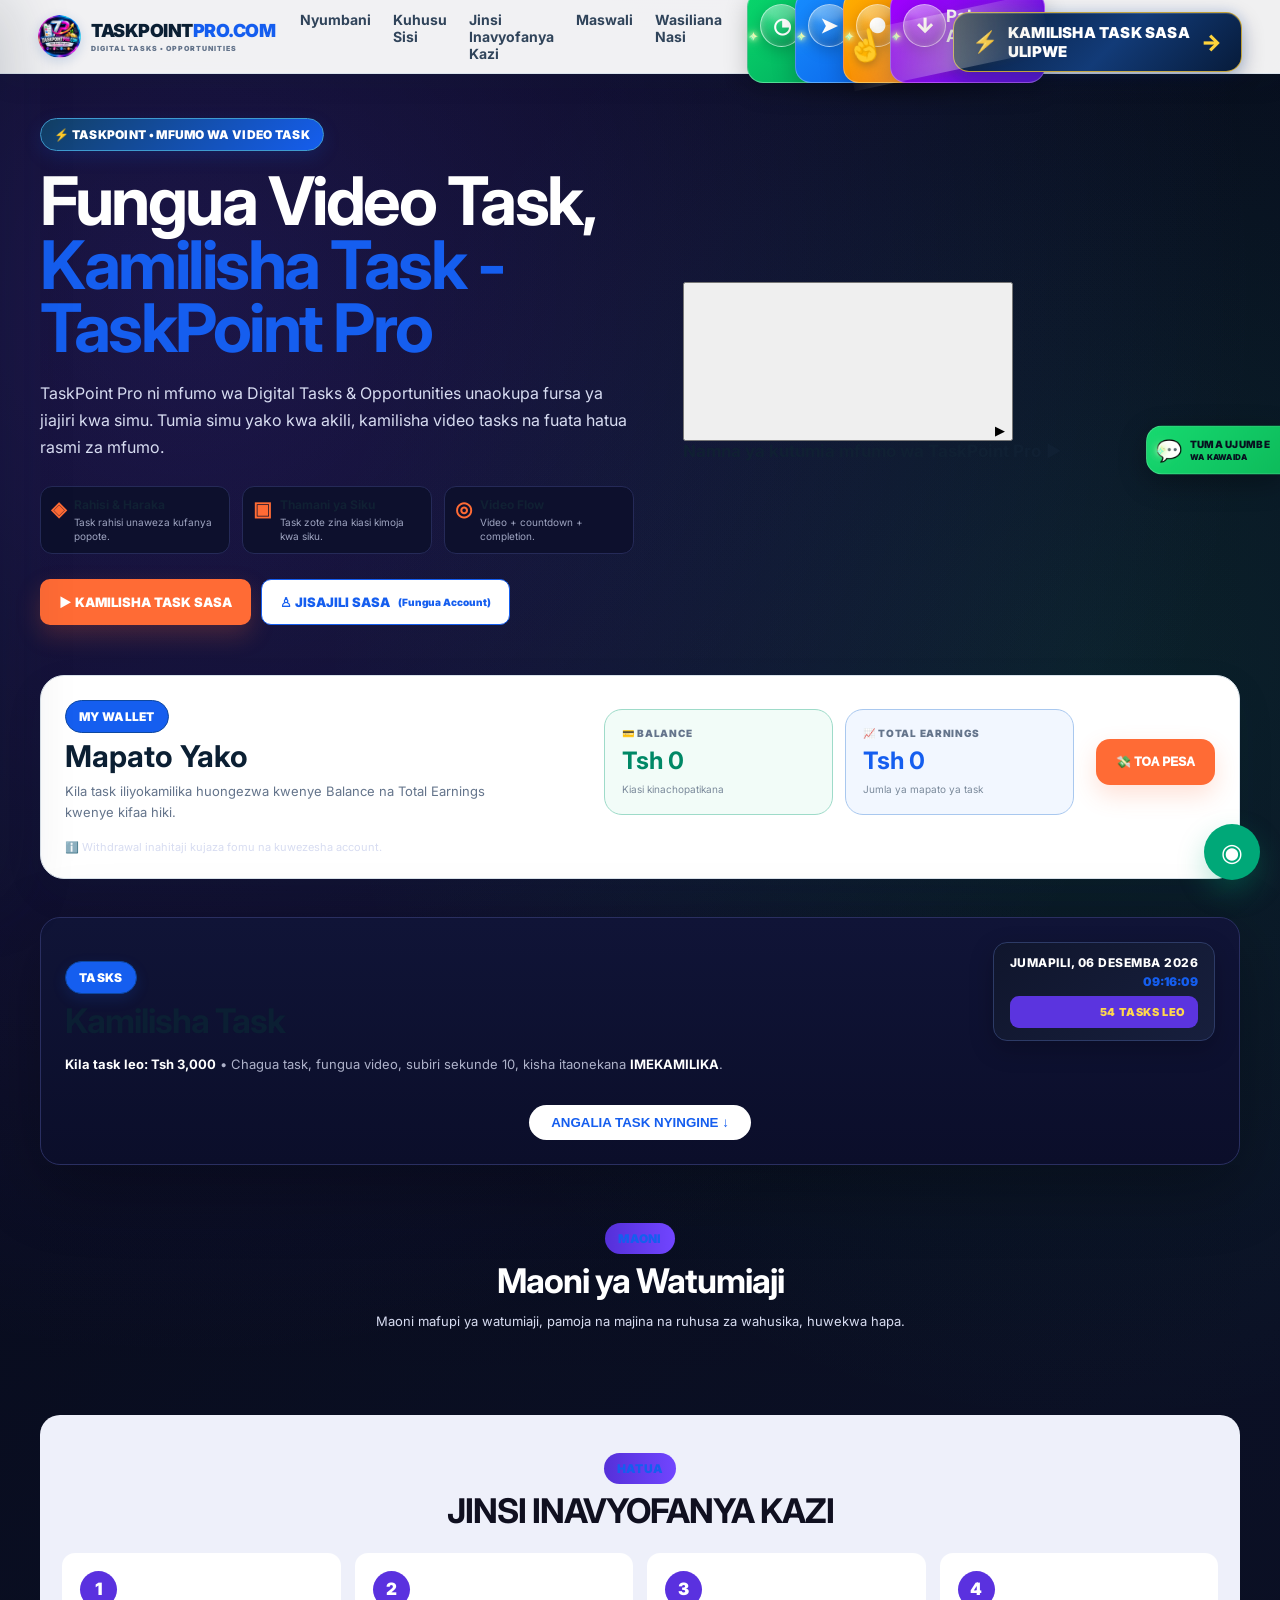
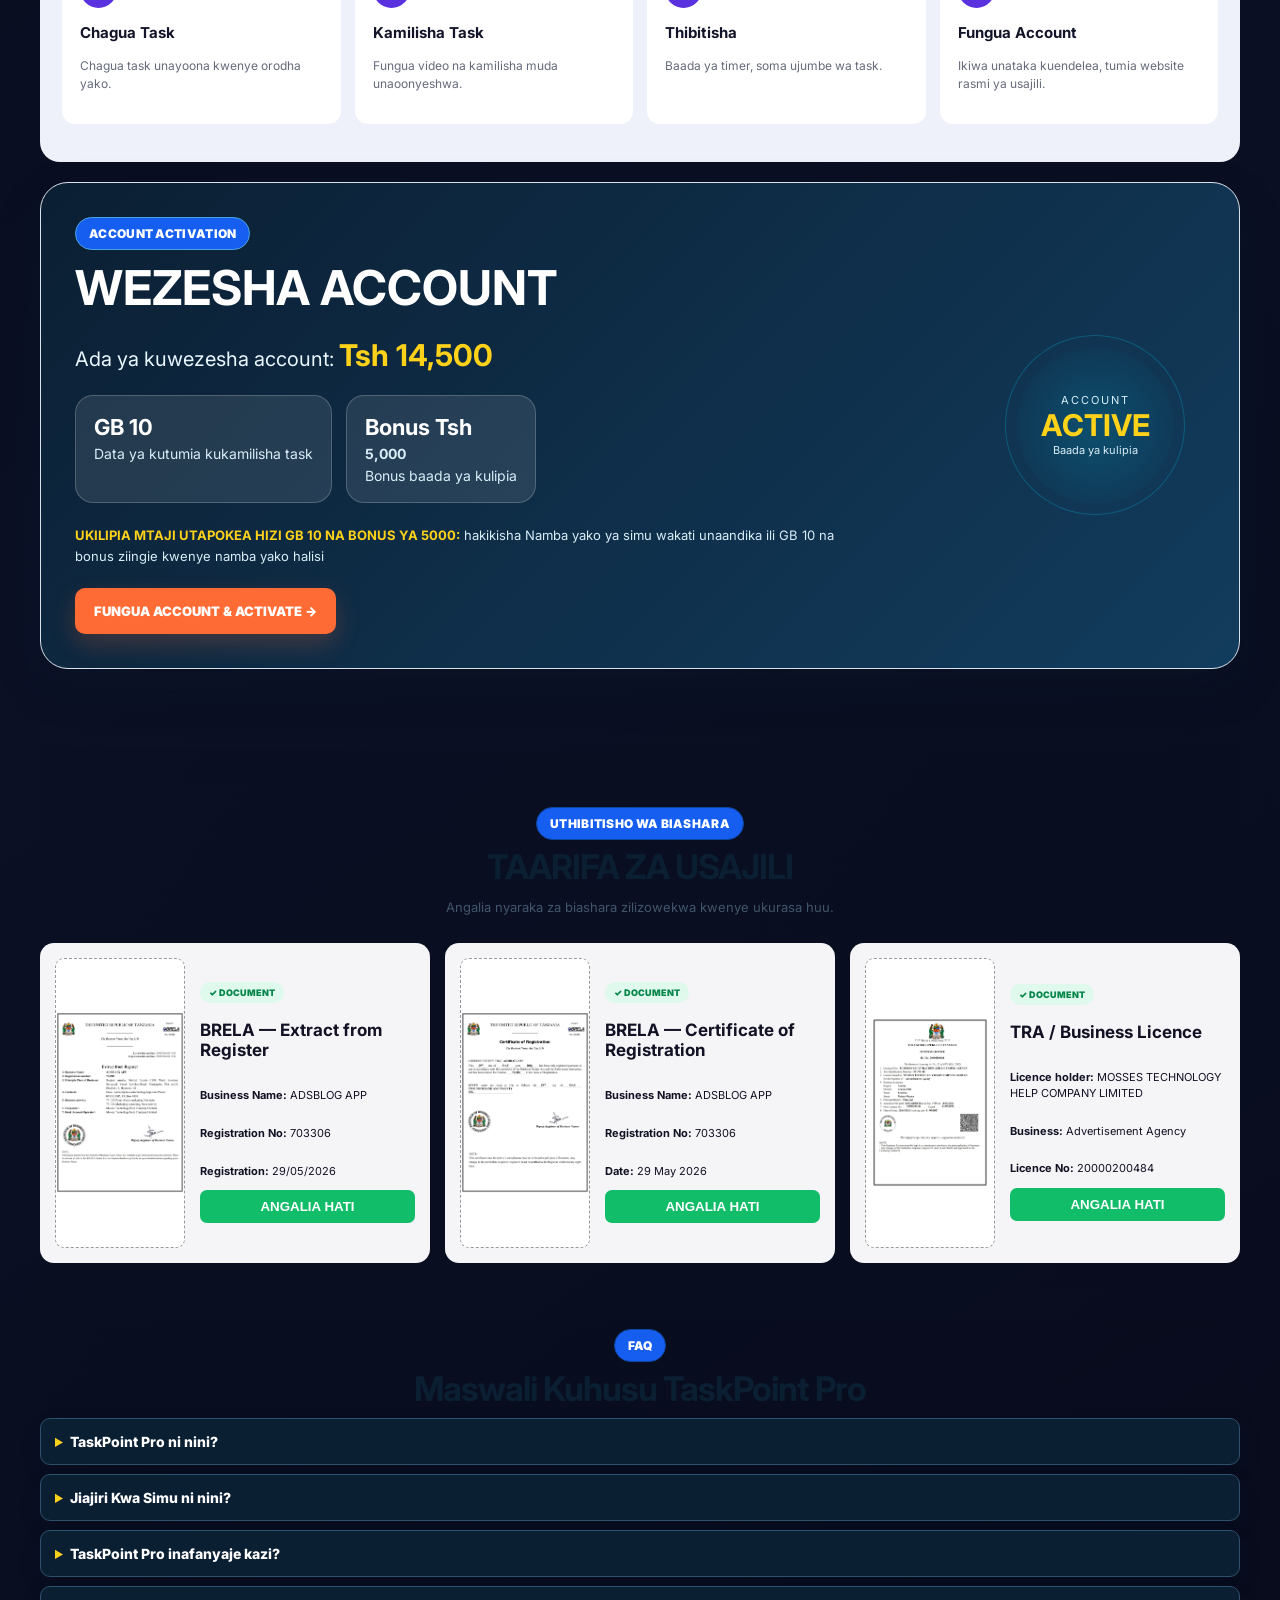
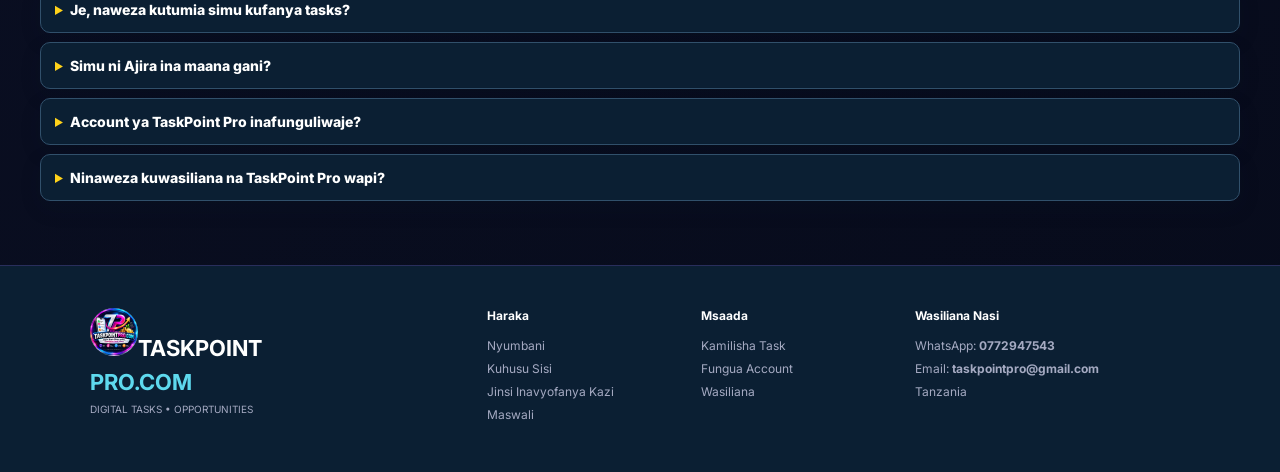
==== commit 6a52b1a1: "Update index.html" ====
--- a/index.html
+++ b/index.html
@@ -123,16 +123,27 @@
           <a class="btn outline" data-link="registration" target="_blank">♙ JISAJILI SASA <small>(Fungua Account)</small></a>
         </div>
       </div>
-      <div class="hero-media">
-        <div class="video-wrap">
-          <video id="heroVideo" controls playsinline muted poster="">
-            <source src="VID-20260902-WA0001.mp4" type="video/mp4">
-          </video>
-          <div class="video-fallback">Weka video yako ya hero kwenye project</div>
-        </div>
-        <div class="stats"><div><b id="heroTaskCount">40</b><span>Tasks za Leo</span></div><div><b>10s</b><span>Video Countdown</span></div><div><b id="dailyReward">Tsh 3,000</b><span>Kiasi kwa Task</span></div></div>
-      </div>
-    </div>
+      <div class="tp-tutorial-card" id="tpTutorialCard">
+
+  <button class="tp-tutorial-preview" type="button" id="tpTutorialOpen">
+    <video
+      id="tpTutorialPreview"
+      muted
+      playsinline
+      preload="metadata"
+      poster="">
+      <source src="VID-20260902-WA0001.mp4" type="video/mp4">
+    </video>
+
+    <span class="tp-tutorial-play">▶</span>
+  </button>
+
+  <div class="tp-tutorial-title">
+    <strong>Namna ya kutumia mfumo wa TaskPoint Pro</strong>
+    <span>▶</span>
+  </div>
+
+      </div>
 
   </section>
 
--- a/style.css
+++ b/style.css
@@ -1940,3 +1940,238 @@
     font-size: 12px !important;
   }
 }
+/* =========================================================
+   TASKPOINT PRO — PREMIUM TASK BUTTON
+   BUTTON HII TU
+   ========================================================= */
+
+.tp-premium-task-btn{
+  width:100%;
+  min-height:58px;
+  margin:10px 0 0;
+  padding:10px 18px;
+  box-sizing:border-box;
+
+  display:flex;
+  align-items:center;
+  justify-content:center;
+  gap:10px;
+
+  border-radius:16px;
+  text-decoration:none;
+
+  color:#fff;
+  font-size:15px;
+  font-weight:900;
+  letter-spacing:.2px;
+
+  background:linear-gradient(135deg,#16d96f 0%,#08a956 50%,#087a43 100%);
+
+  border:1px solid rgba(255,255,255,.35);
+
+  box-shadow:
+    0 9px 24px rgba(0,0,0,.22),
+    inset 0 1px 0 rgba(255,255,255,.30);
+
+  position:relative;
+  overflow:hidden;
+
+  transition:
+    transform .18s ease,
+    box-shadow .18s ease,
+    filter .18s ease;
+}
+
+/* Mwangaza unaopita kwenye button */
+.tp-premium-task-btn::before{
+  content:"";
+  position:absolute;
+  top:0;
+  left:-120%;
+  width:70%;
+  height:100%;
+
+  background:linear-gradient(
+    100deg,
+    transparent,
+    rgba(255,255,255,.30),
+    transparent
+  );
+
+  transform:skewX(-20deg);
+  animation:tpTaskShine 3.2s ease-in-out infinite;
+
+  pointer-events:none;
+}
+
+.tp-premium-task-btn:hover{
+  transform:translateY(-2px);
+  filter:saturate(1.08);
+
+  box-shadow:
+    0 13px 30px rgba(0,0,0,.25),
+    inset 0 1px 0 rgba(255,255,255,.35);
+}
+
+.tp-premium-task-btn:active{
+  transform:scale(.985);
+}
+
+.tp-premium-task-icon{
+  font-size:21px;
+  line-height:1;
+}
+
+.tp-premium-task-arrow{
+  font-size:22px;
+  line-height:1;
+  transition:transform .18s ease;
+}
+
+.tp-premium-task-btn:hover .tp-premium-task-arrow{
+  transform:translateX(4px);
+}
+
+@keyframes tpTaskShine{
+  0%,45%{
+    left:-120%;
+  }
+
+  70%,100%{
+    left:140%;
+  }
+}
+
+/* Simu */
+@media(max-width:760px){
+
+  .tp-premium-task-btn{
+    width:100%;
+    min-height:52px;
+    margin:8px 0 0;
+    padding:8px 13px;
+
+    border-radius:14px;
+    font-size:13px;
+    gap:8px;
+  }
+
+  .tp-premium-task-icon{
+    font-size:19px;
+  }
+
+  .tp-premium-task-arrow{
+    font-size:20px;
+  }
+}
+
+/* =========================================================
+   TASKPOINT PRO — PREMIUM TASK CTA FINAL
+   BUTTON HII TU — HAIGUSI SEHEMU NYINGINE
+   ========================================================= */
+
+.tp-premium-task-btn{
+  background:linear-gradient(135deg,#071b3a 0%,#123b78 55%,#071b3a 100%) !important;
+  border:1px solid rgba(255,205,55,.75) !important;
+
+  box-shadow:
+    0 8px 22px rgba(5,20,55,.30),
+    0 0 12px rgba(30,120,255,.16),
+    inset 0 1px 0 rgba(255,255,255,.16) !important;
+
+  color:#fff !important;
+  position:relative !important;
+  overflow:visible !important;
+}
+
+/* Gold glow ya chini */
+.tp-premium-task-btn::after{
+  background:linear-gradient(
+    90deg,
+    transparent,
+    #ffd43b,
+    #fff3a0,
+    #ffd43b,
+    transparent
+  ) !important;
+}
+
+/* Ondoa shine ya zamani */
+.tp-premium-task-btn::before{
+  display:none !important;
+}
+
+/* Kidole kinachoelekeza */
+.tp-premium-task-btn::marker{
+  display:none !important;
+}
+
+/* Icon ya umeme */
+.tp-premium-task-icon{
+  color:#ffd43b !important;
+}
+
+/* Arrow */
+.tp-premium-task-arrow{
+  color:#ffd43b !important;
+}
+
+/* Mobile */
+@media(max-width:760px){
+
+  .tp-premium-task-btn{
+    min-height:54px !important;
+    margin:8px 0 0 !important;
+    padding:8px 12px !important;
+    border-radius:14px !important;
+    font-size:13px !important;
+  }
+}
+
+/* =========================================================
+   TASKPOINT PRO — ANIMATED POINTER
+   HAIONGEZI SPACE WALA KUBADILI LAYOUT
+   ========================================================= */
+
+.tp-premium-task-btn::before{
+  content:"☝️";
+  display:block !important;
+
+  position:absolute !important;
+  left:-7px !important;
+  top:50% !important;
+
+  font-size:30px !important;
+  line-height:1 !important;
+
+  z-index:5 !important;
+  pointer-events:none !important;
+
+  transform:translate(-50%,-50%) rotate(-12deg) !important;
+
+  animation:tpPointingHand 1.15s ease-in-out infinite !important;
+
+  filter:
+    drop-shadow(0 3px 4px rgba(0,0,0,.30))
+    drop-shadow(0 0 5px rgba(255,205,55,.25)) !important;
+}
+
+@keyframes tpPointingHand{
+
+  0%,100%{
+    transform:translate(-50%,-50%) rotate(-12deg);
+  }
+
+  50%{
+    transform:translate(-38%,-50%) rotate(-12deg);
+  }
+}
+
+/* Simu ndogo */
+@media(max-width:390px){
+
+  .tp-premium-task-btn::before{
+    left:-5px !important;
+    font-size:27px !important;
+  }
+}
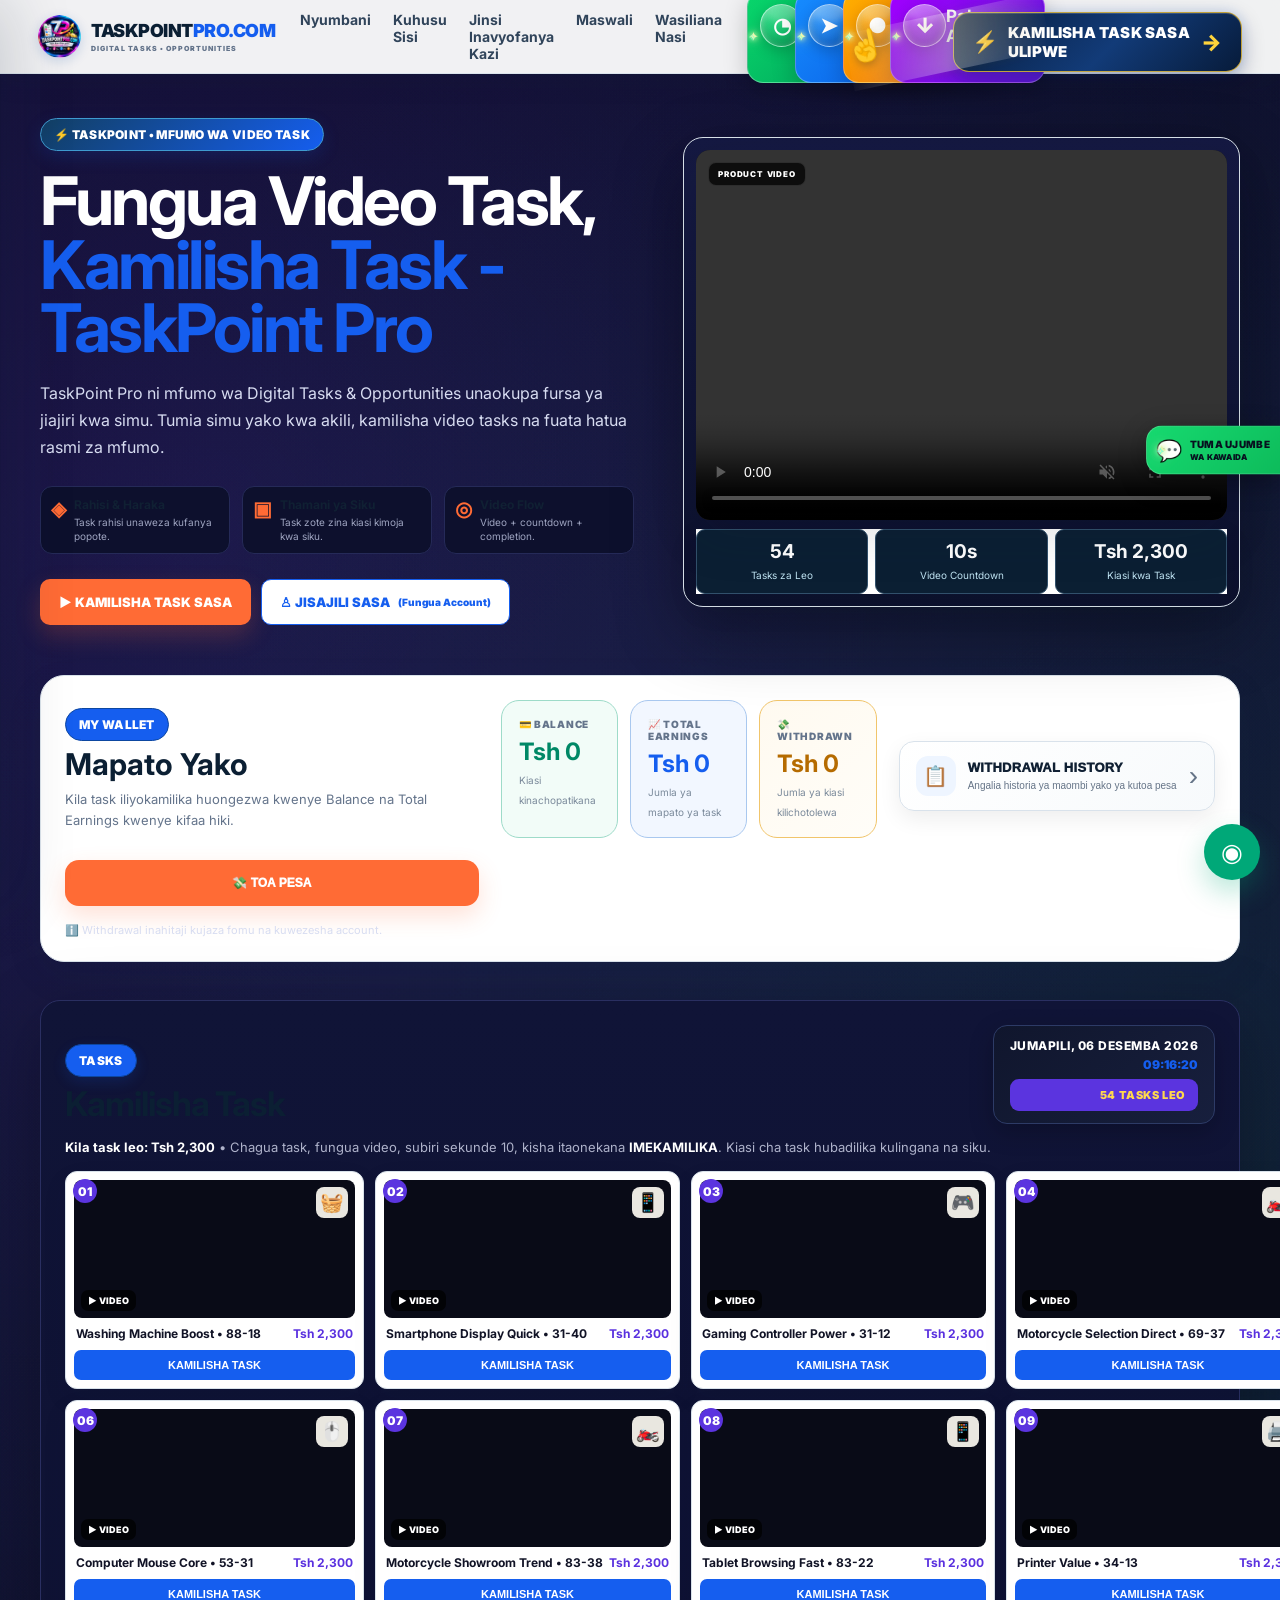
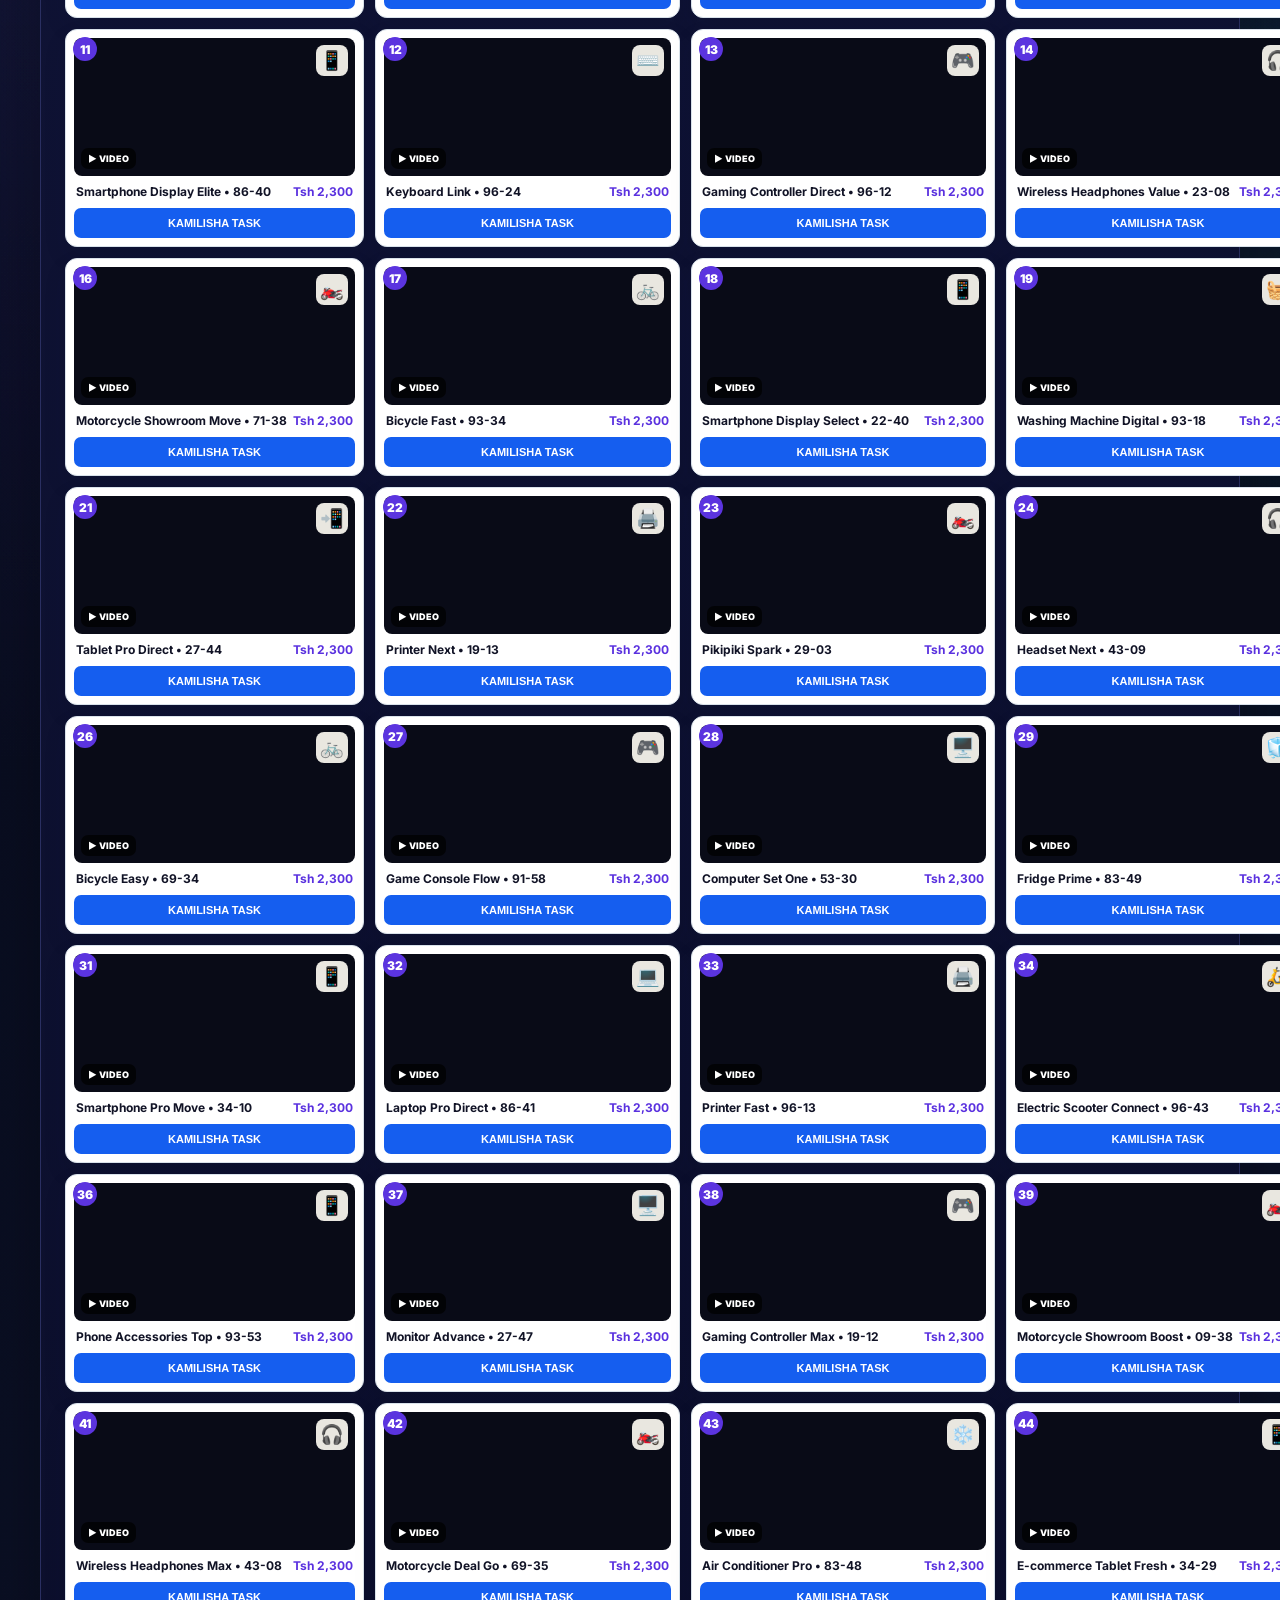
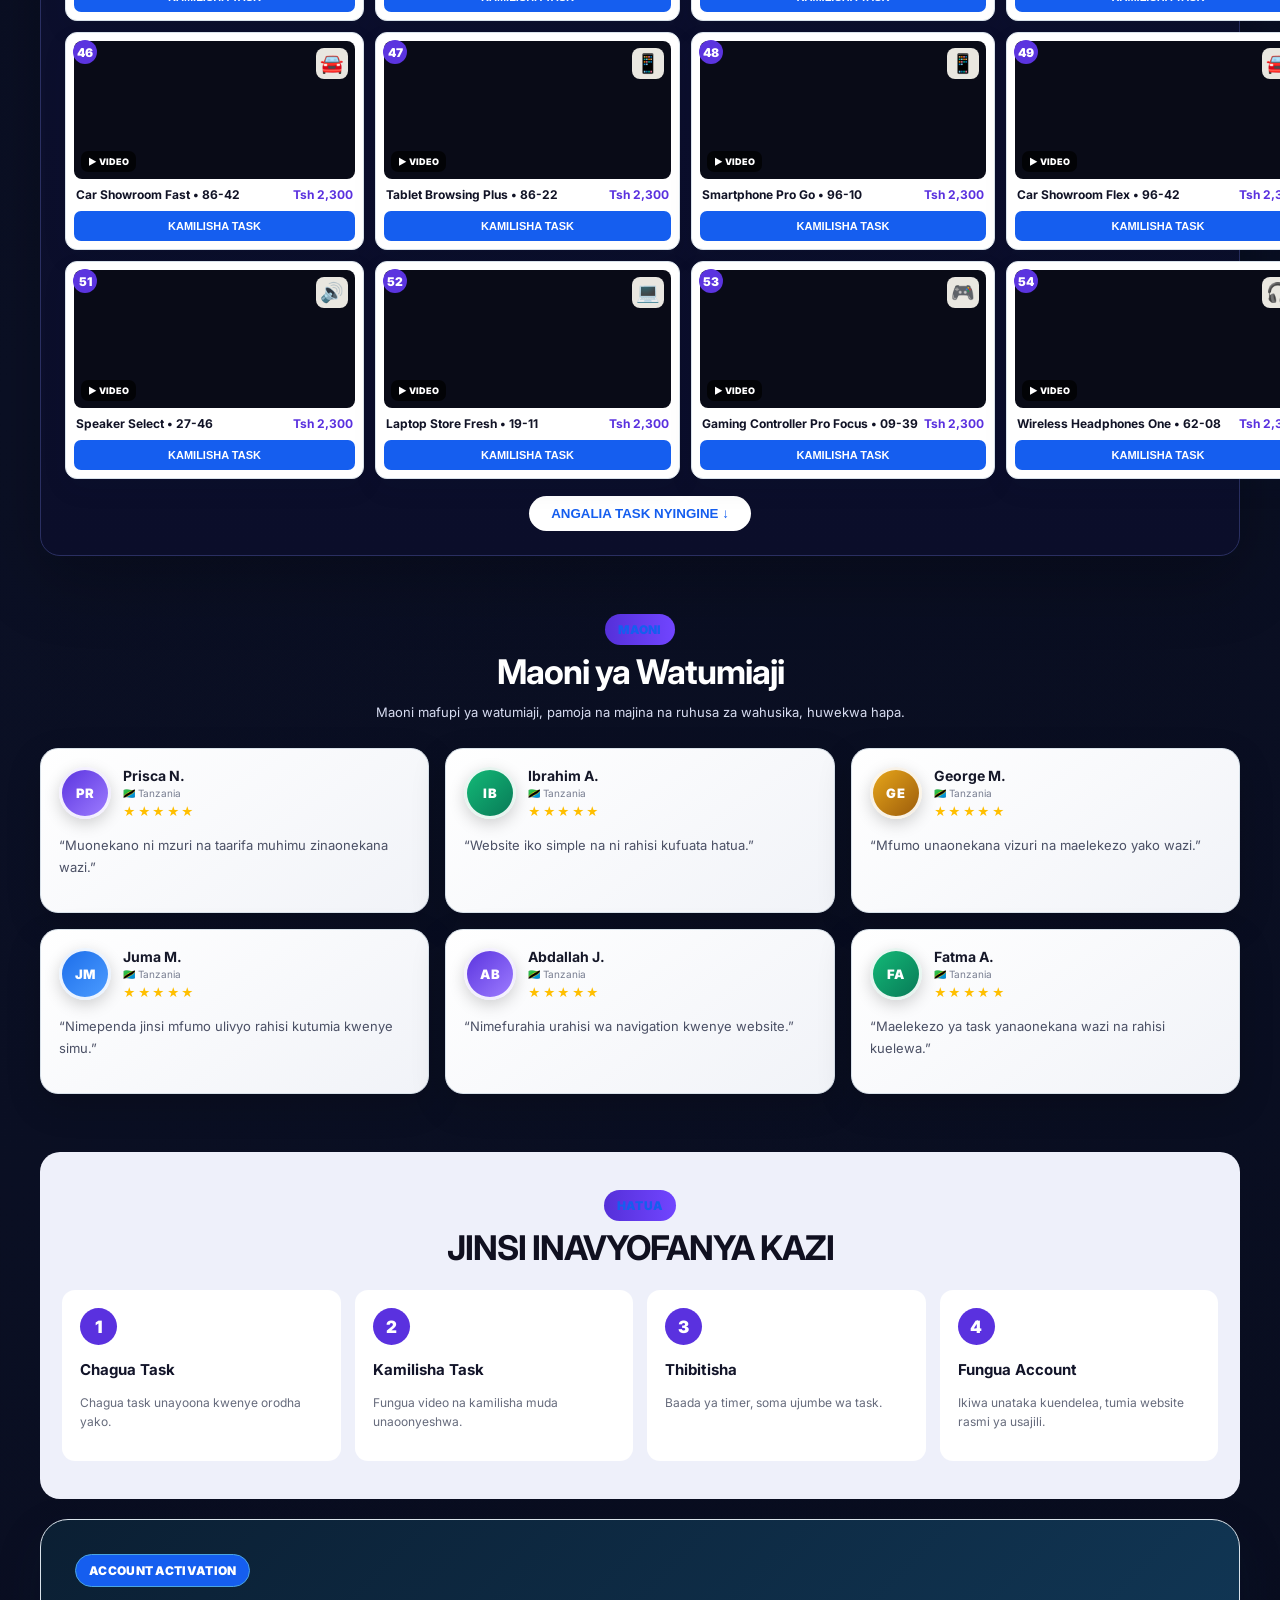
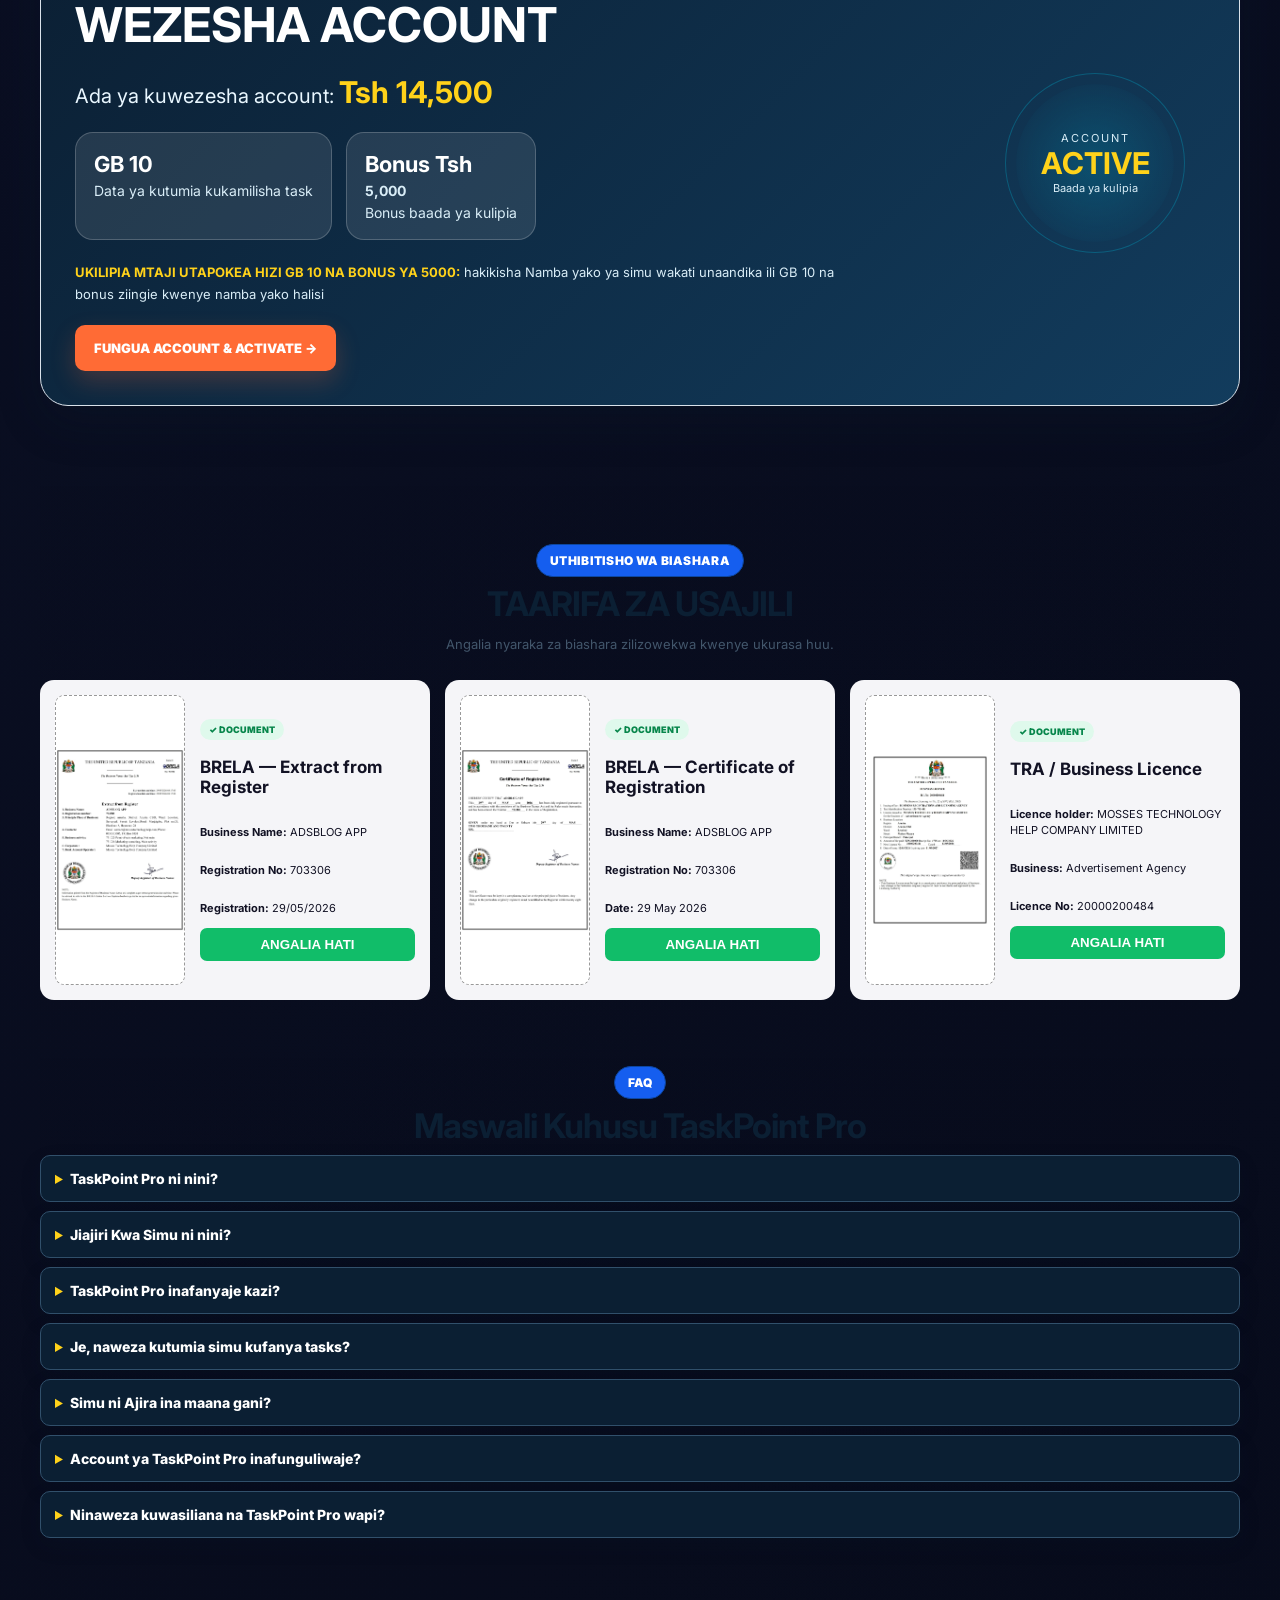
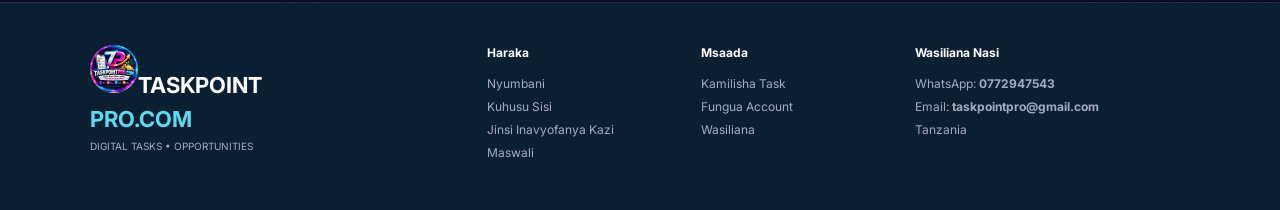
==== commit 5dde0ebf: "Update index.html" ====
--- a/index.html
+++ b/index.html
@@ -123,27 +123,16 @@
           <a class="btn outline" data-link="registration" target="_blank">♙ JISAJILI SASA <small>(Fungua Account)</small></a>
         </div>
       </div>
-      <div class="tp-tutorial-card" id="tpTutorialCard">
-
-  <button class="tp-tutorial-preview" type="button" id="tpTutorialOpen">
-    <video
-      id="tpTutorialPreview"
-      muted
-      playsinline
-      preload="metadata"
-      poster="">
-      <source src="VID-20260902-WA0001.mp4" type="video/mp4">
-    </video>
-
-    <span class="tp-tutorial-play">▶</span>
-  </button>
-
-  <div class="tp-tutorial-title">
-    <strong>Namna ya kutumia mfumo wa TaskPoint Pro</strong>
-    <span>▶</span>
-  </div>
-
-      </div>
+<div class="hero-media">
+        <div class="video-wrap">
+          <video id="heroVideo" controls playsinline muted poster="">
+            <source src="VID-20260902-WA0001.mp4" type="video/mp4">
+          </video>
+          <div class="video-fallback">Weka video yako ya hero kwenye project</div>
+        </div>
+        <div class="stats"><div><b id="heroTaskCount">40</b><span>Tasks za Leo</span></div><div><b>10s</b><span>Video Countdown</span></div><div><b id="dailyReward">Tsh 3,000</b><span>Kiasi kwa Task</span></div></div>
+      </div>
+    </div>
 
   </section>
 
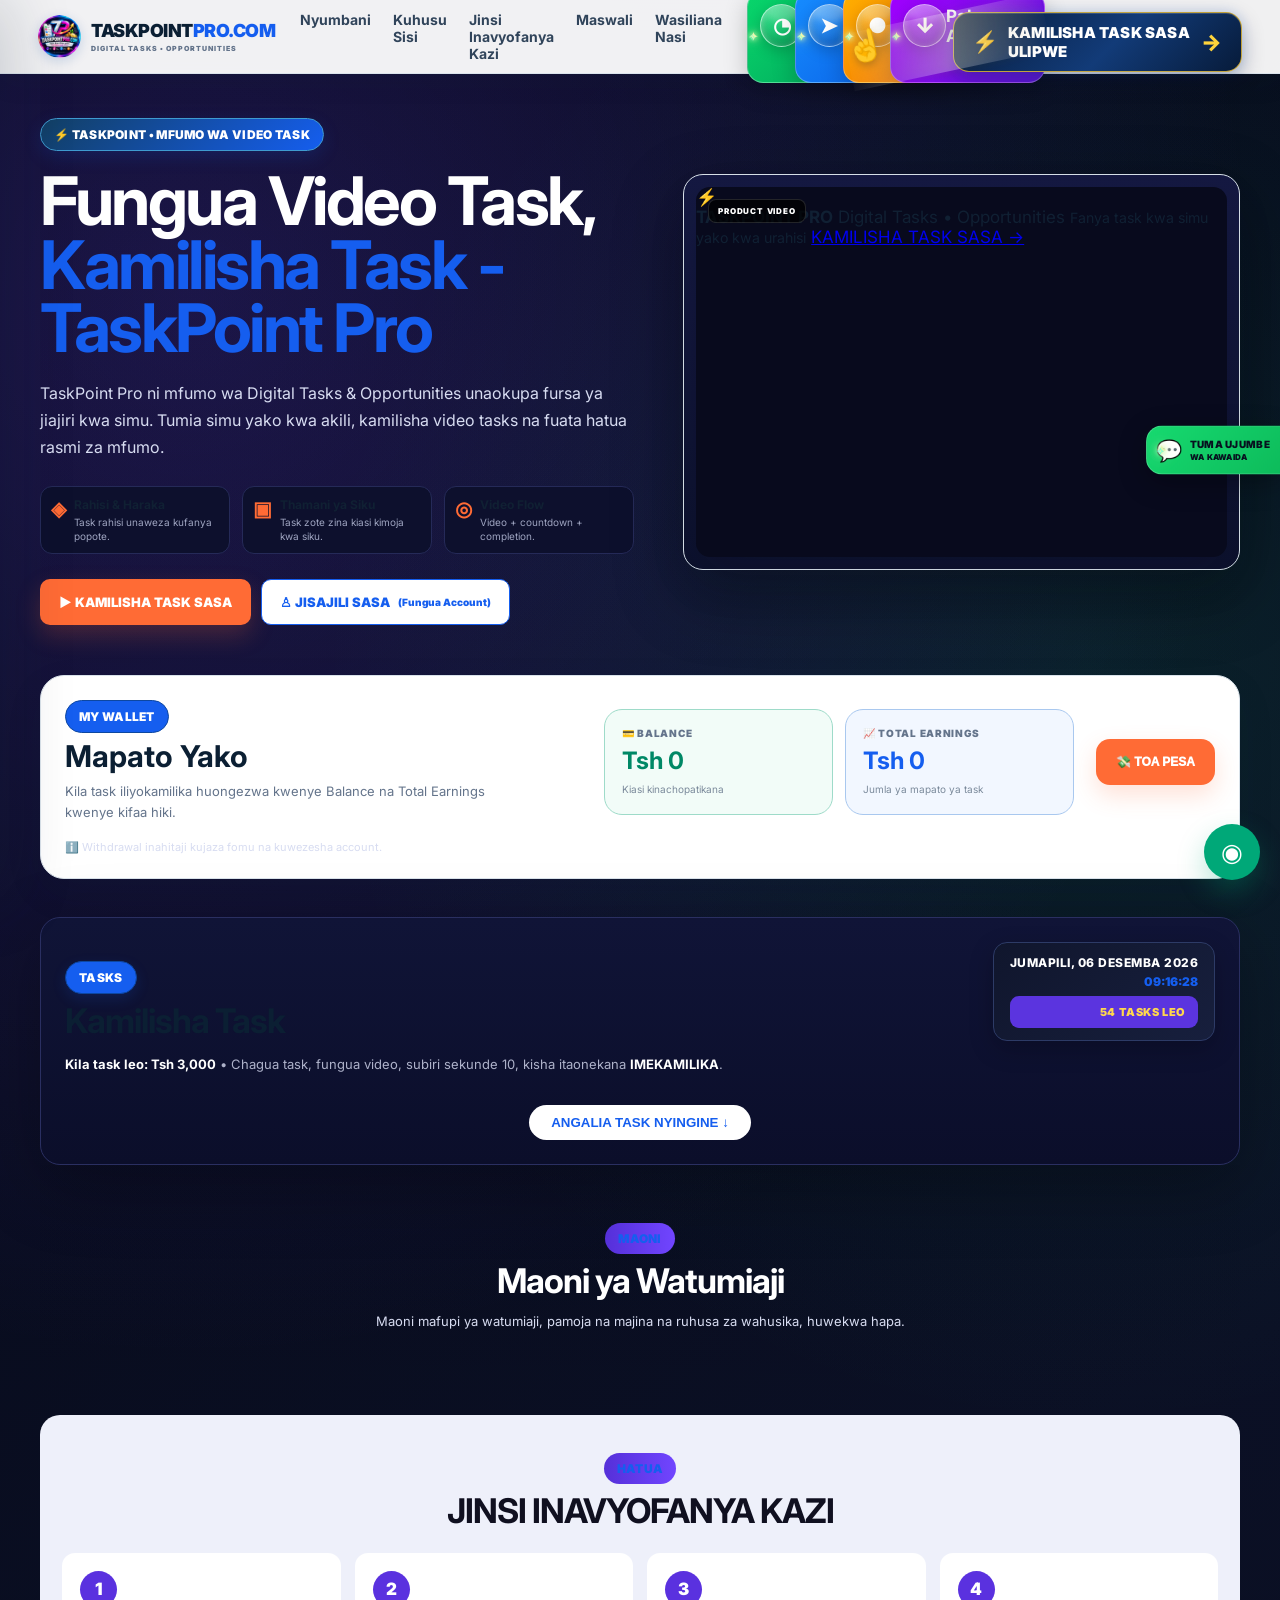
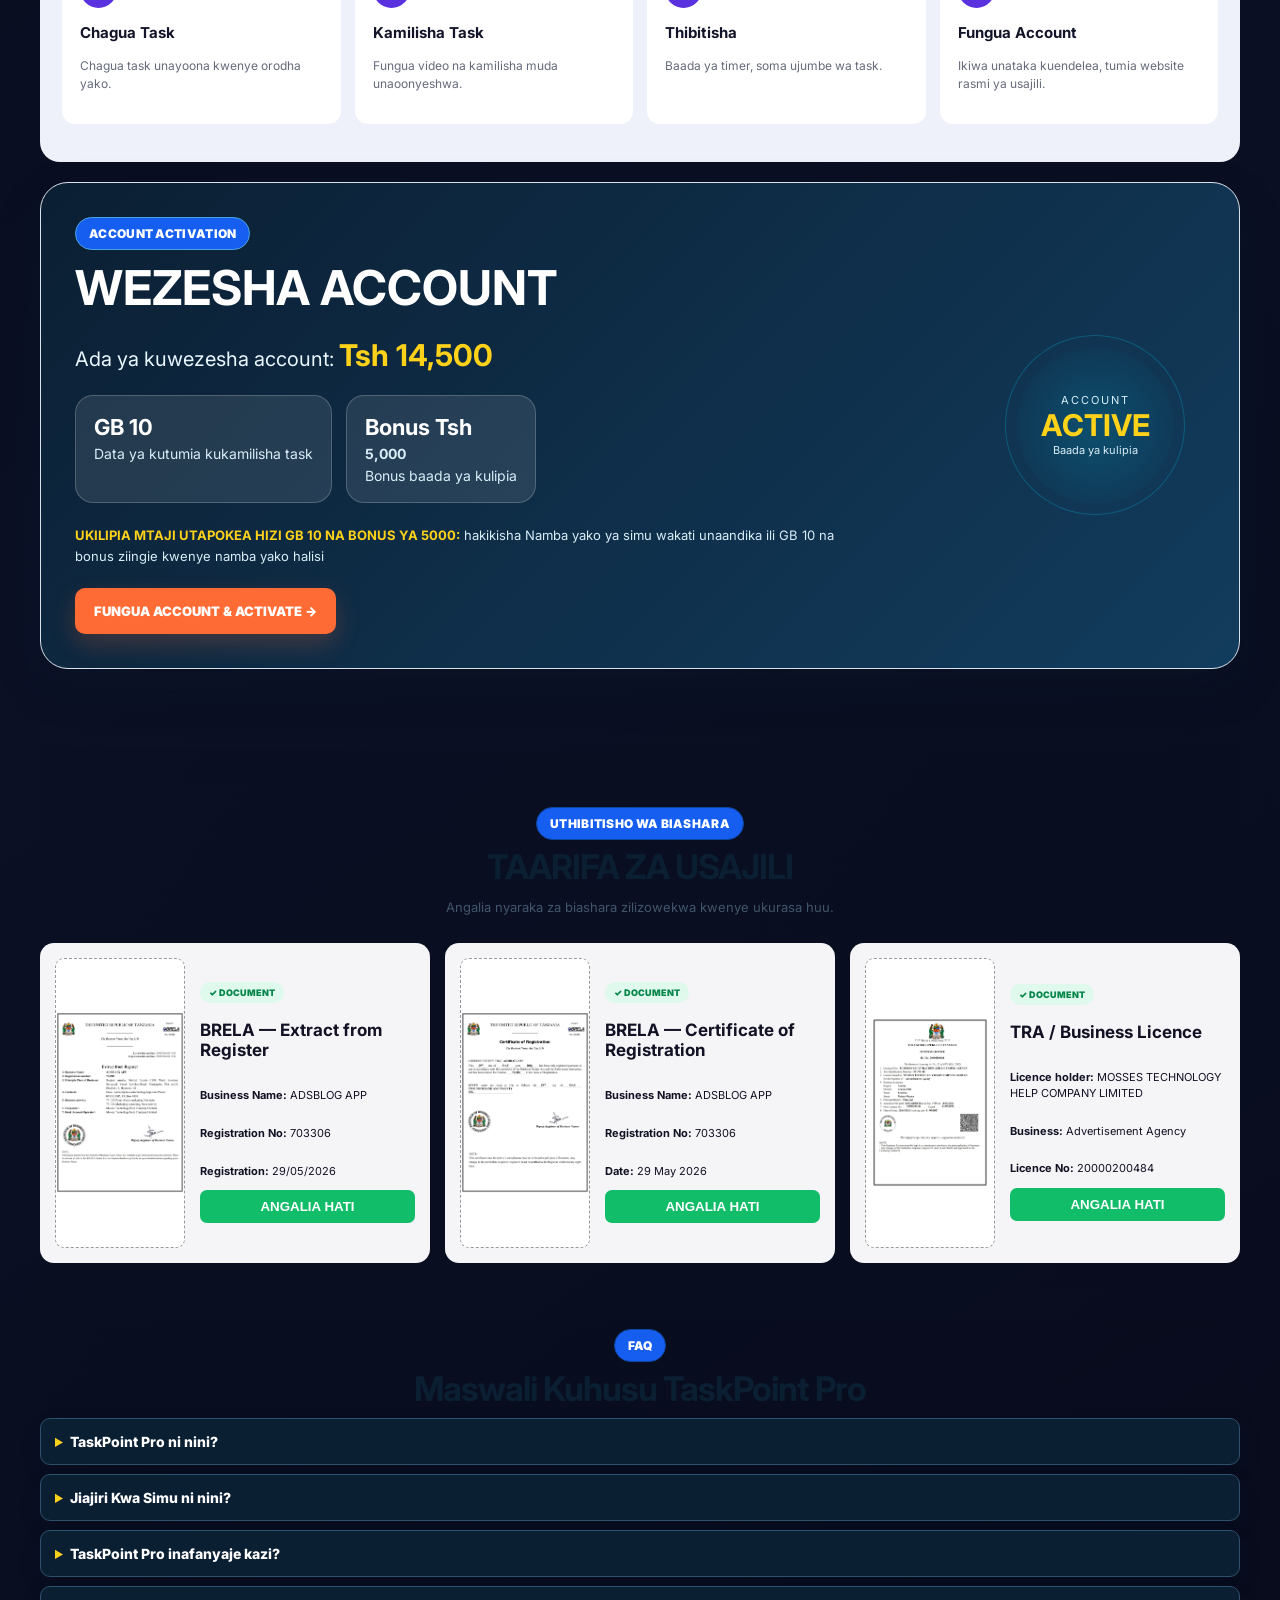
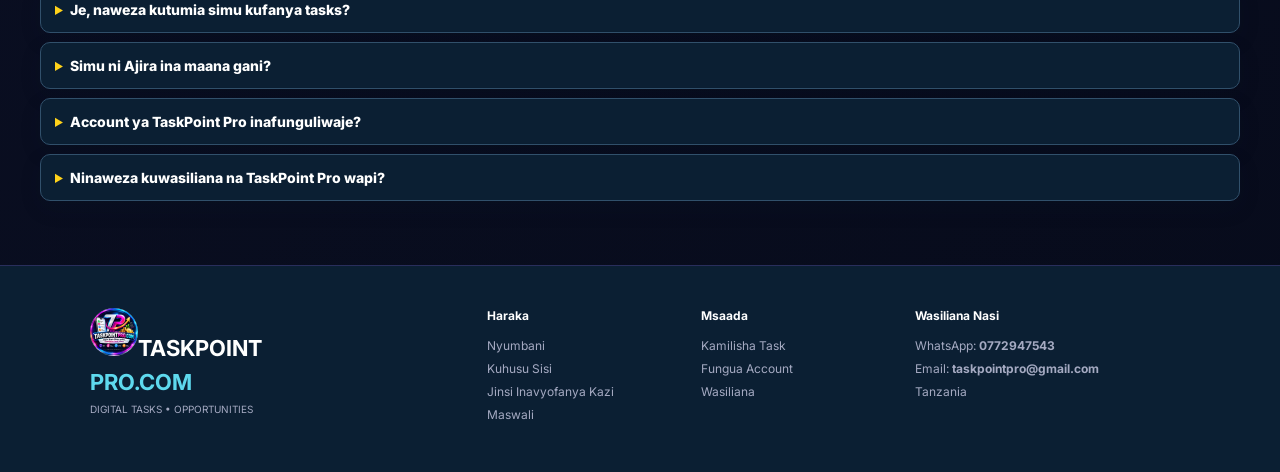
==== commit 32c53eb6: "Update index.html" ====
--- a/index.html
+++ b/index.html
@@ -124,14 +124,16 @@
         </div>
       </div>
 <div class="hero-media">
-        <div class="video-wrap">
-          <video id="heroVideo" controls playsinline muted poster="">
-            <source src="VID-20260902-WA0001.mp4" type="video/mp4">
-          </video>
-          <div class="video-fallback">Weka video yako ya hero kwenye project</div>
-        </div>
-        <div class="stats"><div><b id="heroTaskCount">40</b><span>Tasks za Leo</span></div><div><b>10s</b><span>Video Countdown</span></div><div><b id="dailyReward">Tsh 3,000</b><span>Kiasi kwa Task</span></div></div>
-      </div>
+ <div class="video-wrap">
+  <div class="hero-static">
+  <div class="hero-static-icon">⚡</div>
+  <strong>TASKPOINT PRO</strong>
+  <span>Digital Tasks • Opportunities</span>
+  <small>Fanya task kwa simu yako kwa urahisi</small>
+  <a href="#tasks">KAMILISHA TASK SASA →</a>
+  </div>        
+ </div>
+</div>
     </div>
 
   </section>
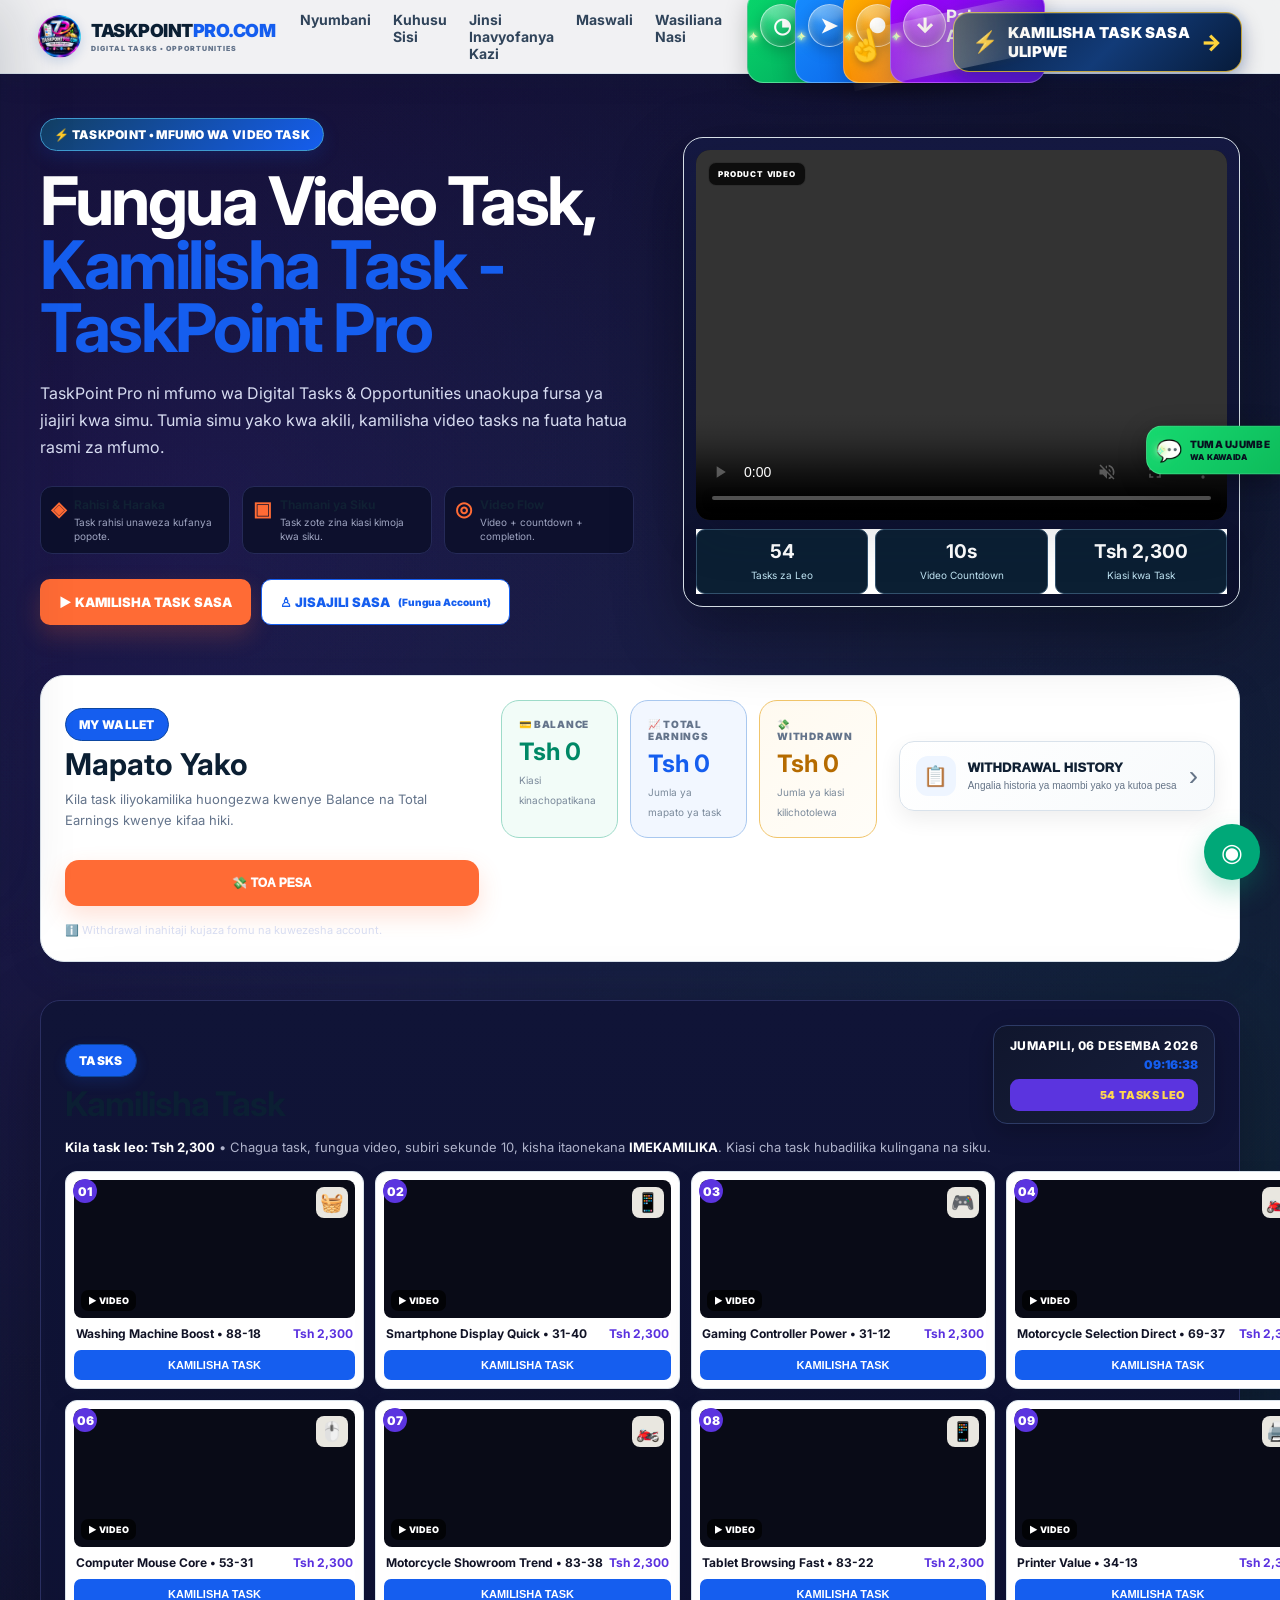
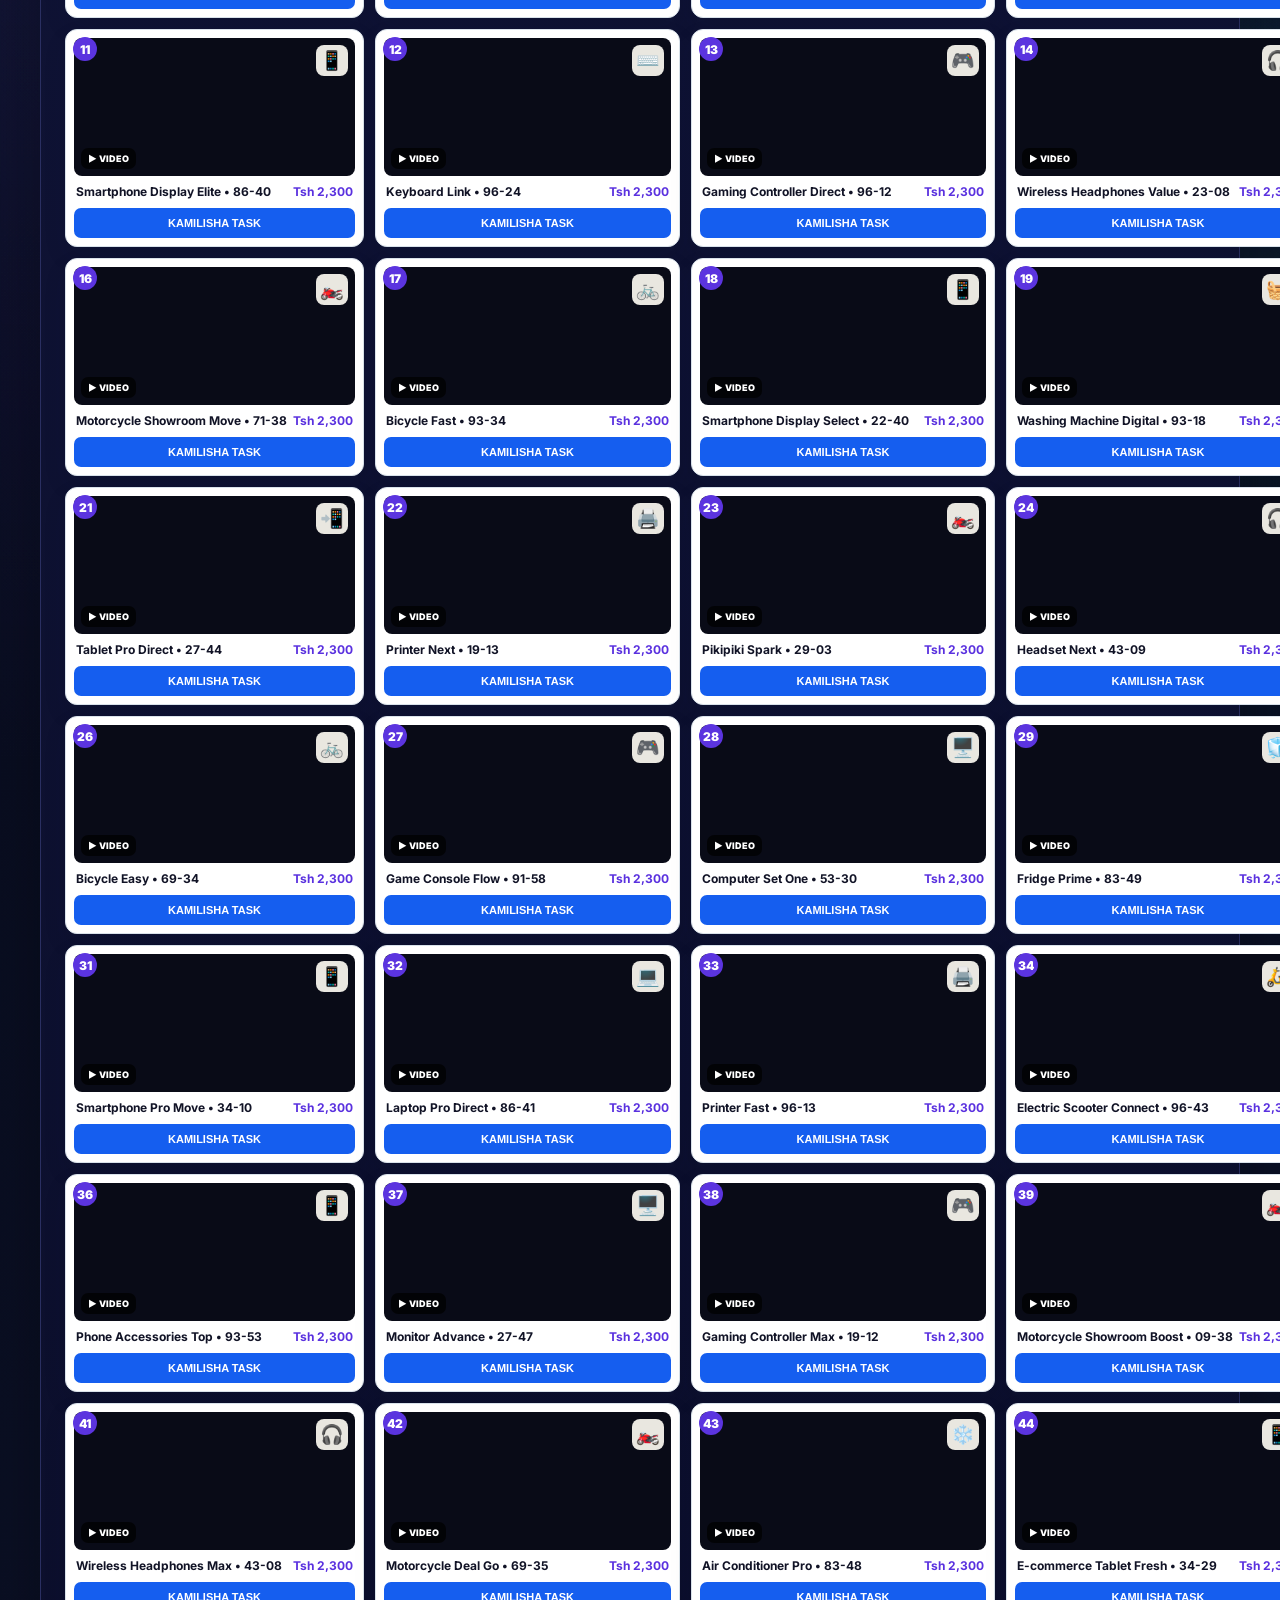
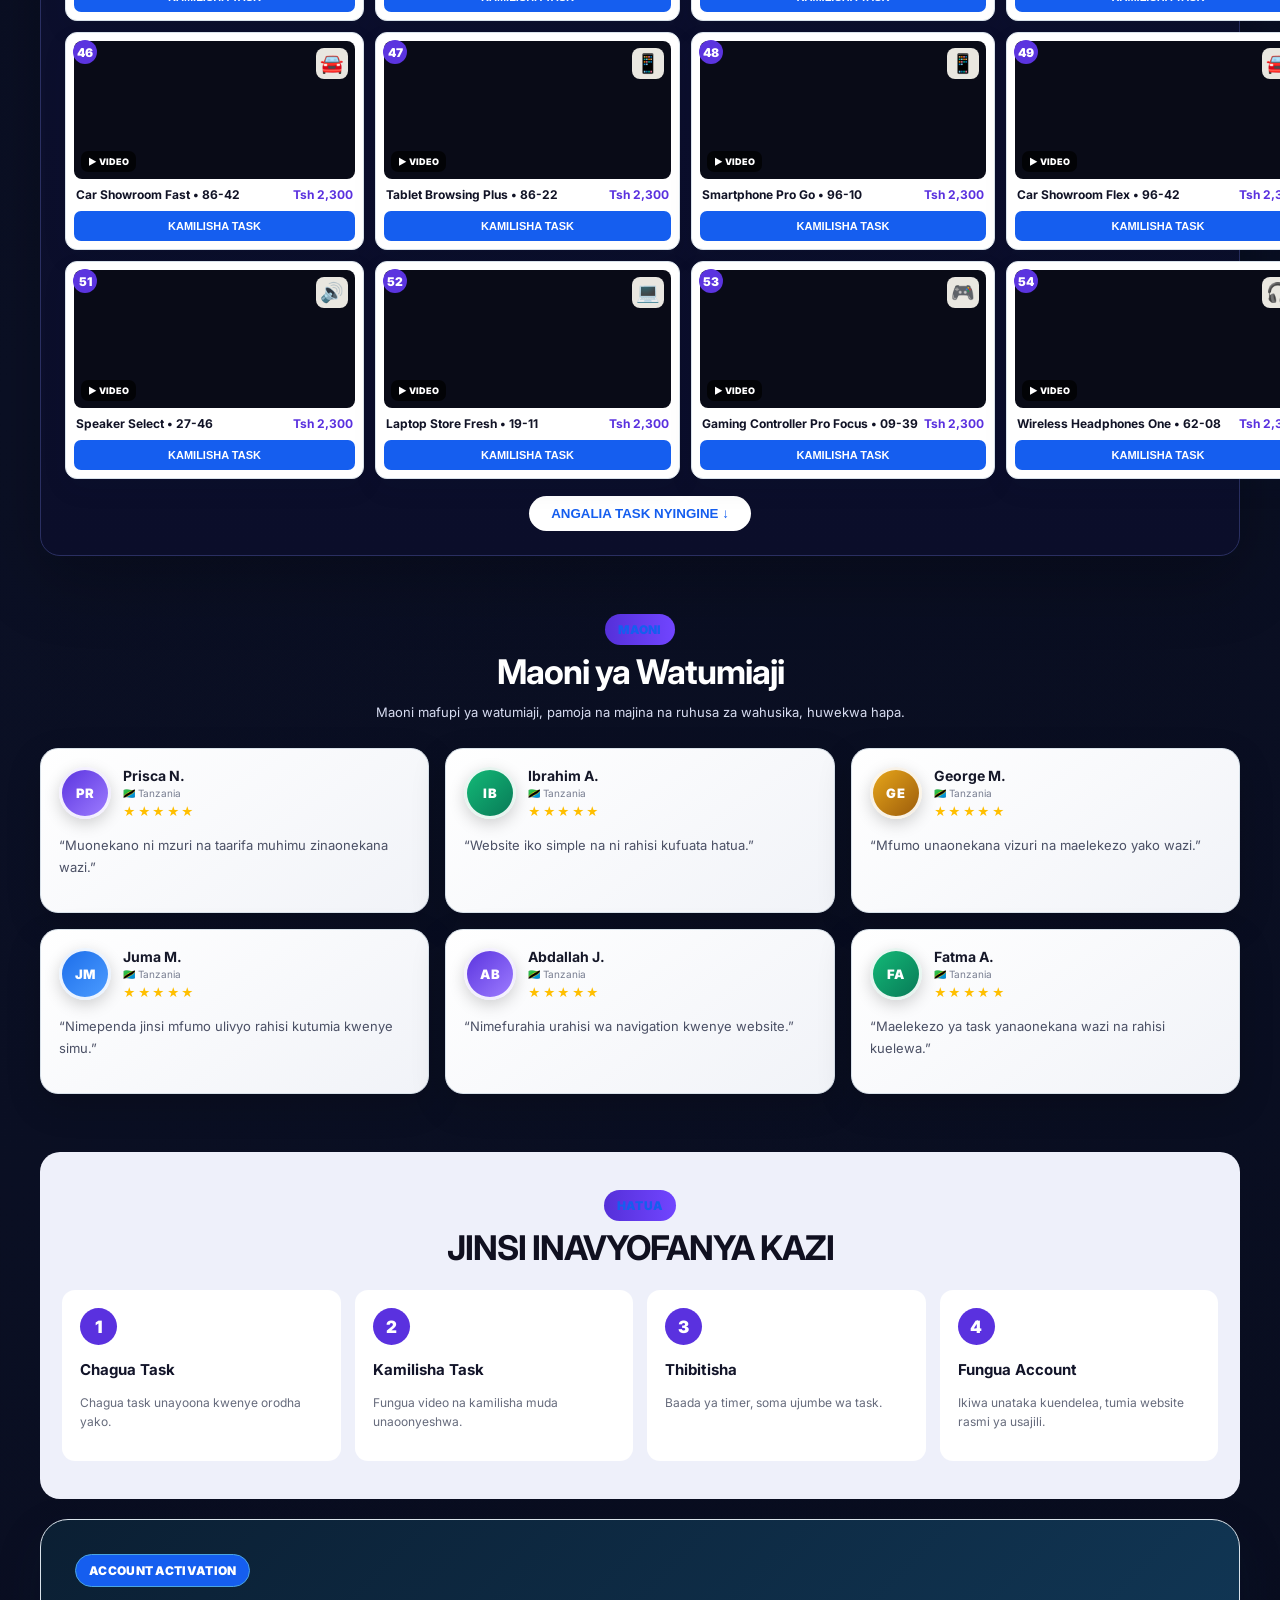
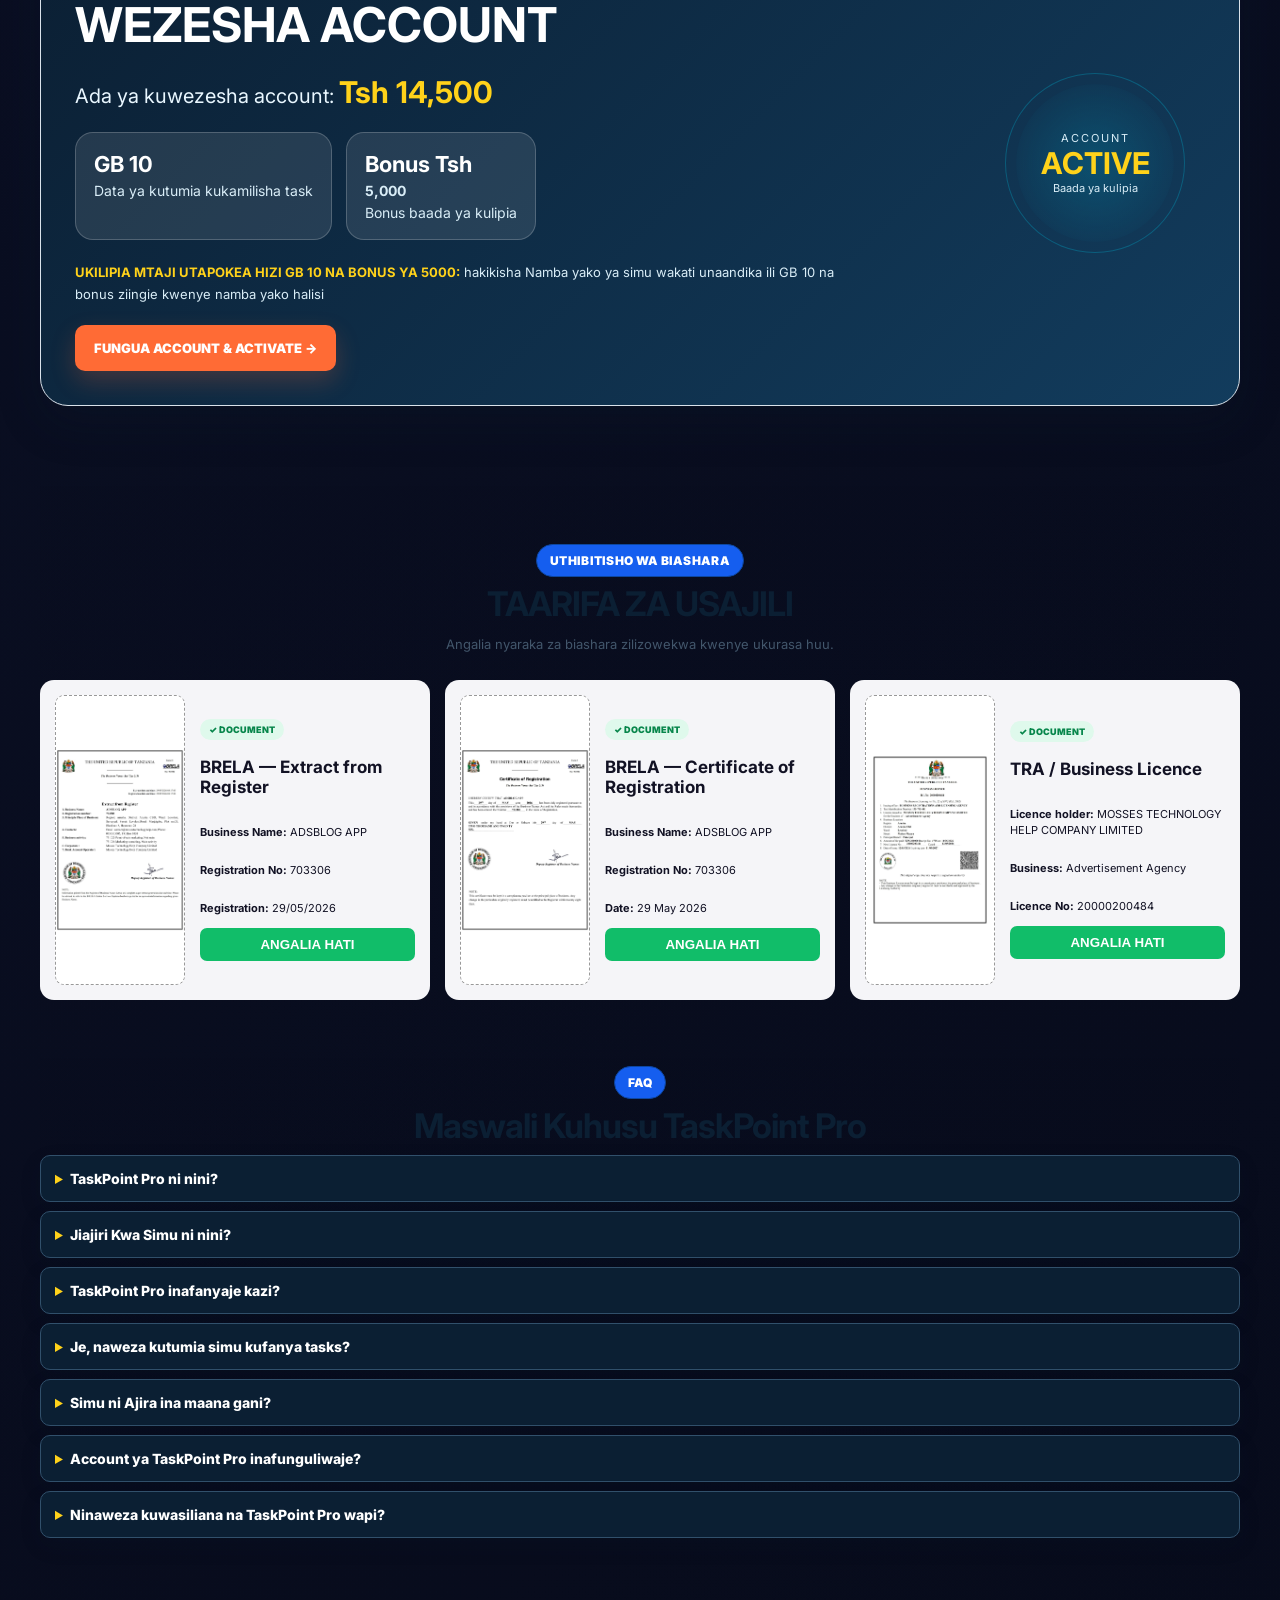
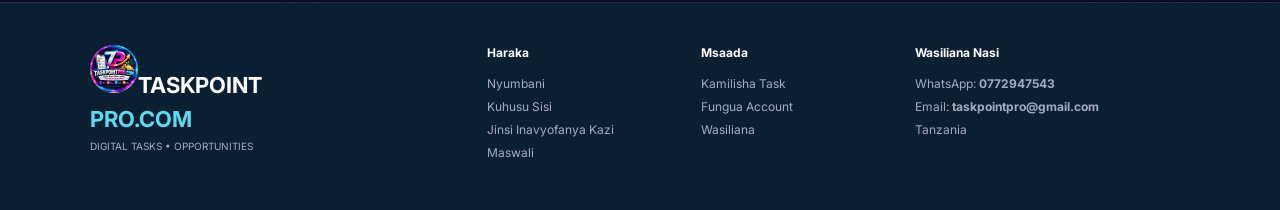
==== commit fd076b83: "Update index.html" ====
--- a/index.html
+++ b/index.html
@@ -124,15 +124,13 @@
         </div>
       </div>
 <div class="hero-media">
- <div class="video-wrap">
-  <div class="hero-static">
-  <div class="hero-static-icon">⚡</div>
-  <strong>TASKPOINT PRO</strong>
-  <span>Digital Tasks • Opportunities</span>
-  <small>Fanya task kwa simu yako kwa urahisi</small>
-  <a href="#tasks">KAMILISHA TASK SASA →</a>
-  </div>        
- </div>
+<div class="video-wrap">
+          <video id="heroVideo" controls playsinline muted poster="">
+            <source src="VID-20260902-WA0001.mp4" type="video/mp4">
+          </video>
+          <div class="video-fallback">Weka video yako ya hero kwenye project</div>
+        </div>
+        <div class="stats"><div><b id="heroTaskCount">40</b><span>Tasks za Leo</span></div><div><b>10s</b><span>Video Countdown</span></div><div><b id="dailyReward">Tsh 3,000</b><span>Kiasi kwa Task</span></div></div>
 </div>
     </div>
 
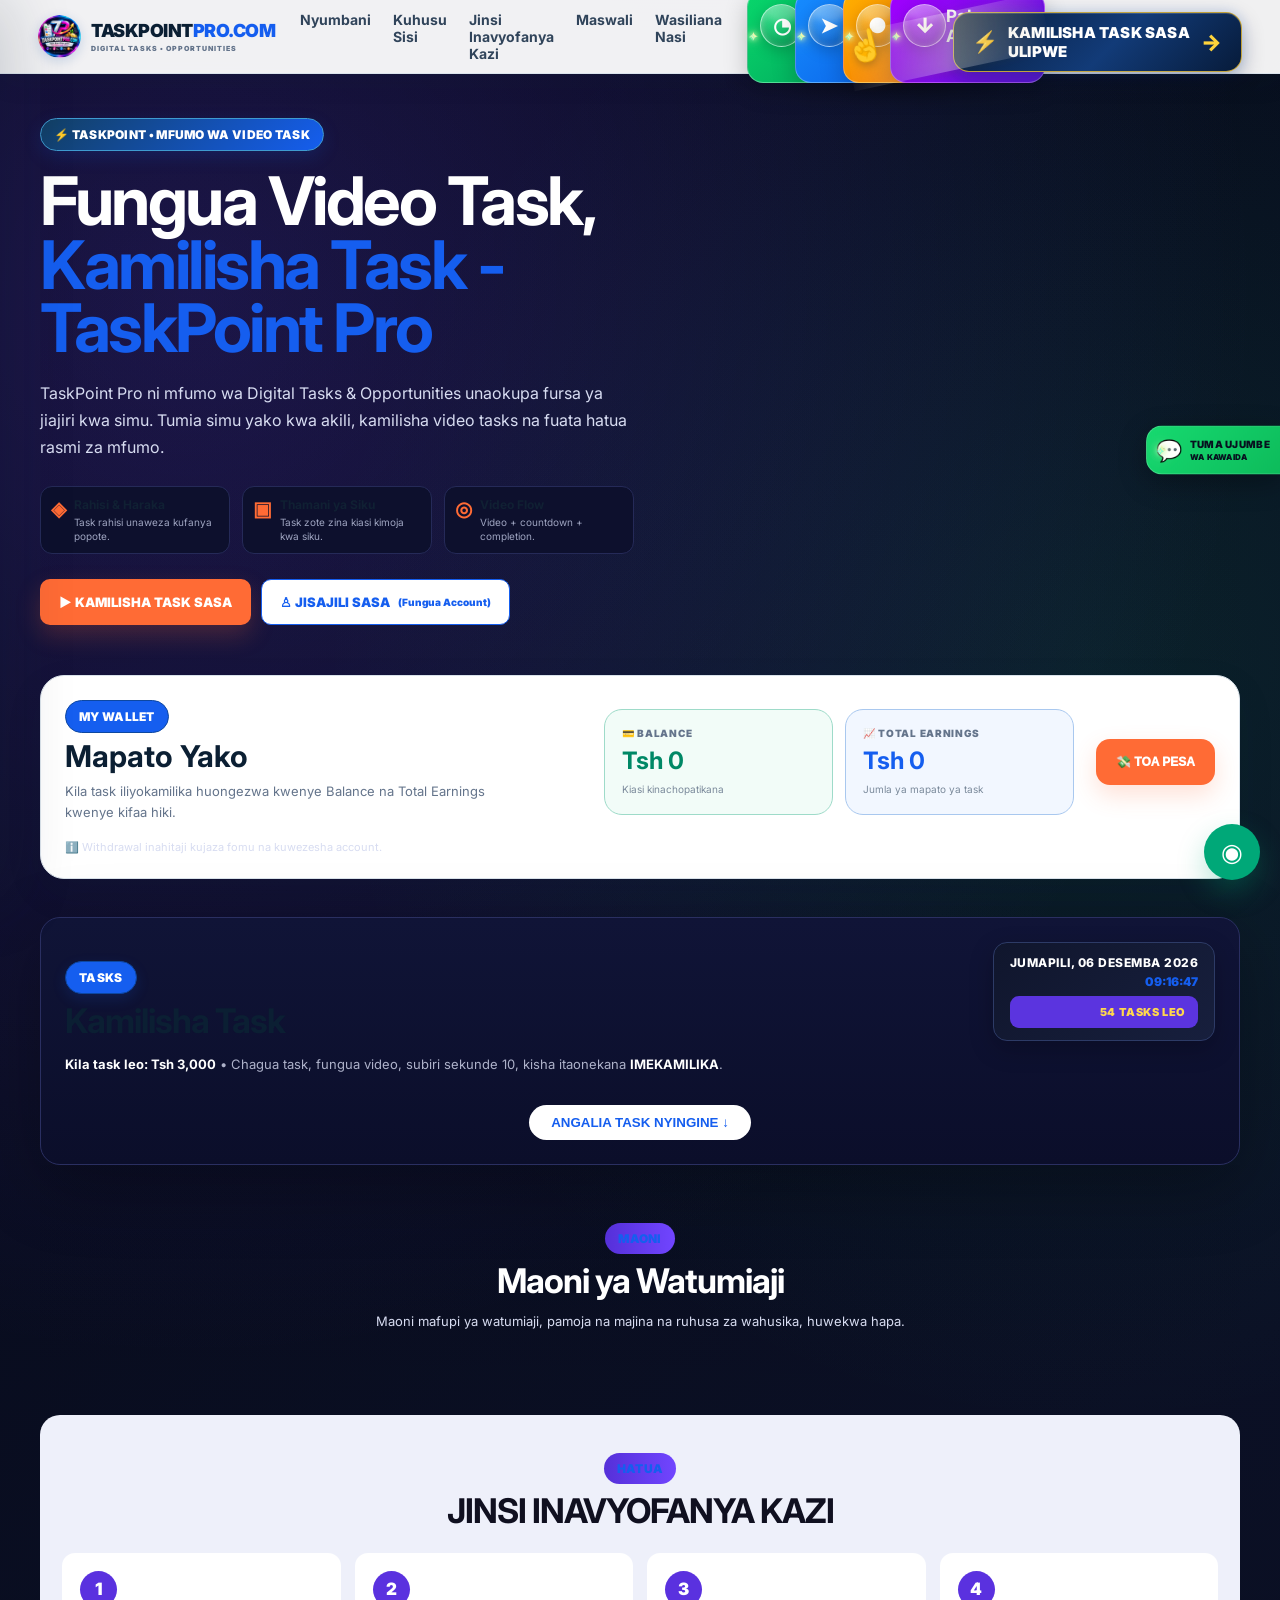
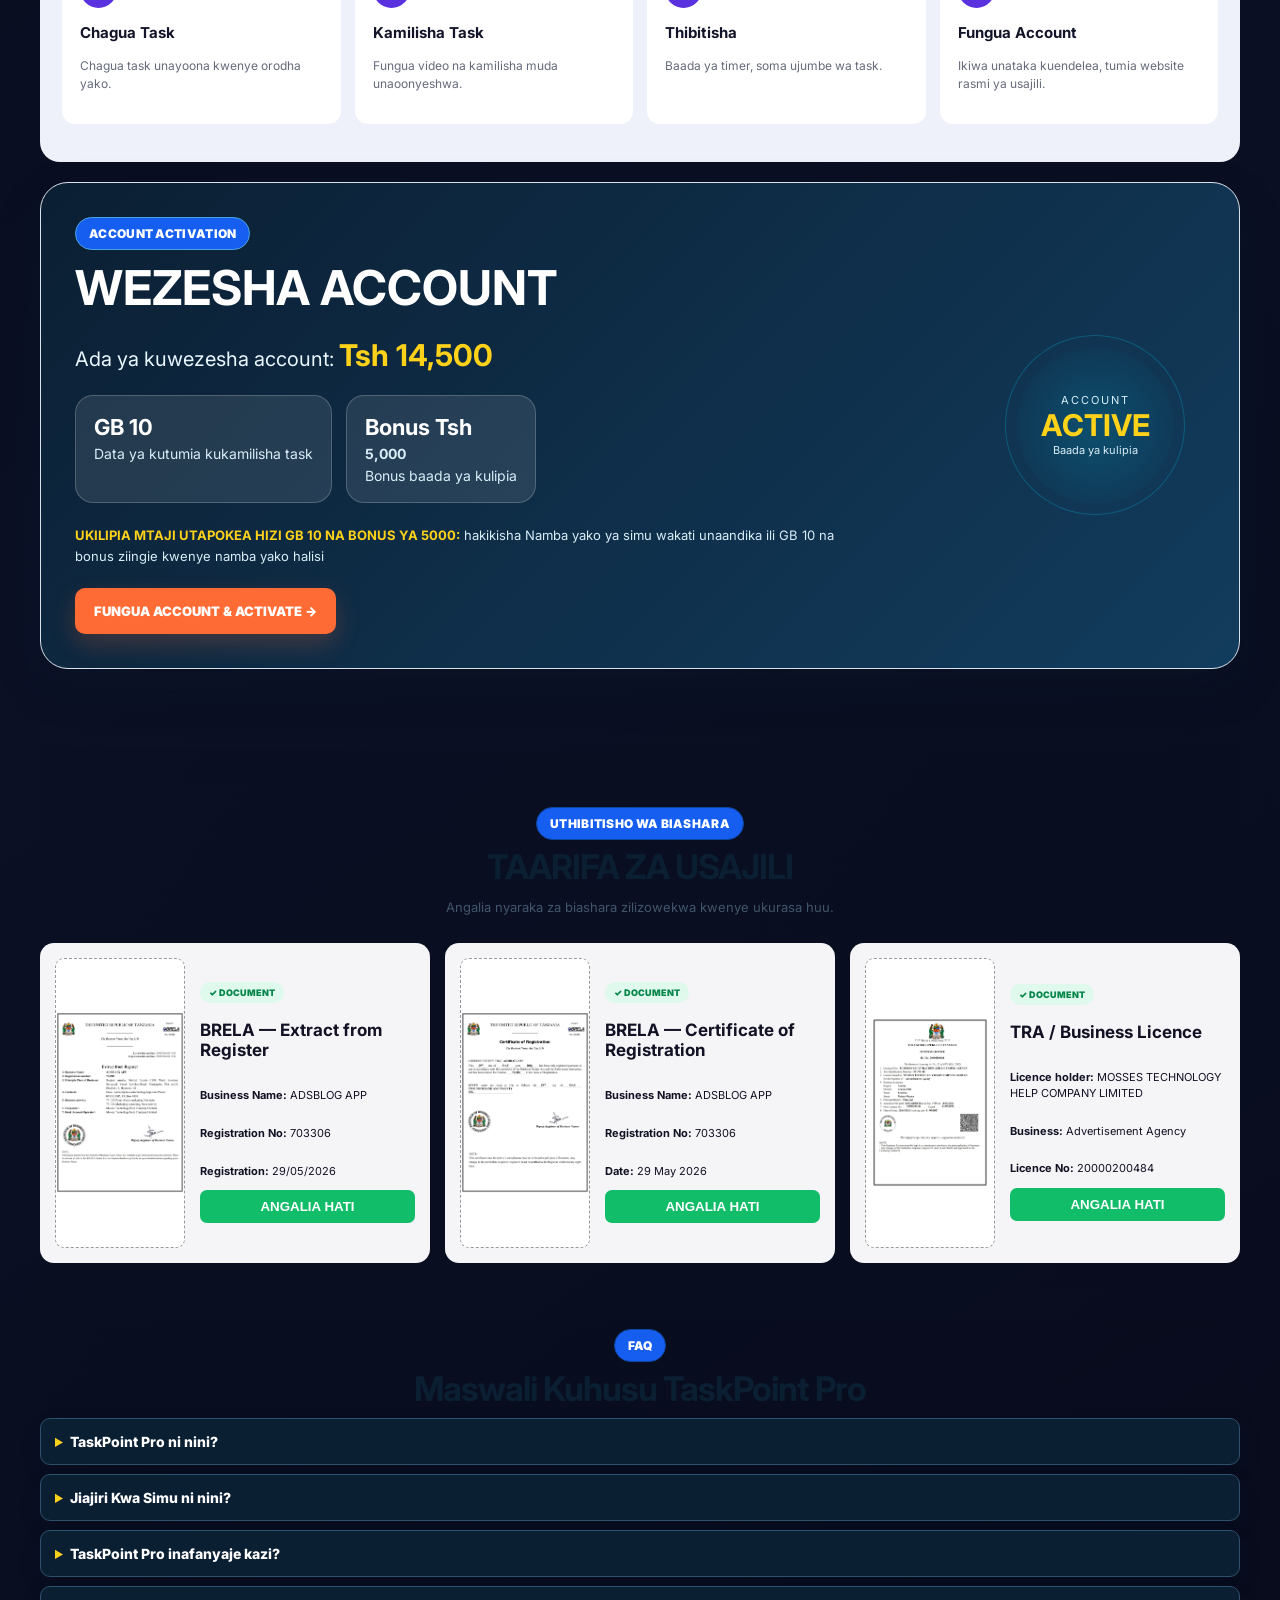
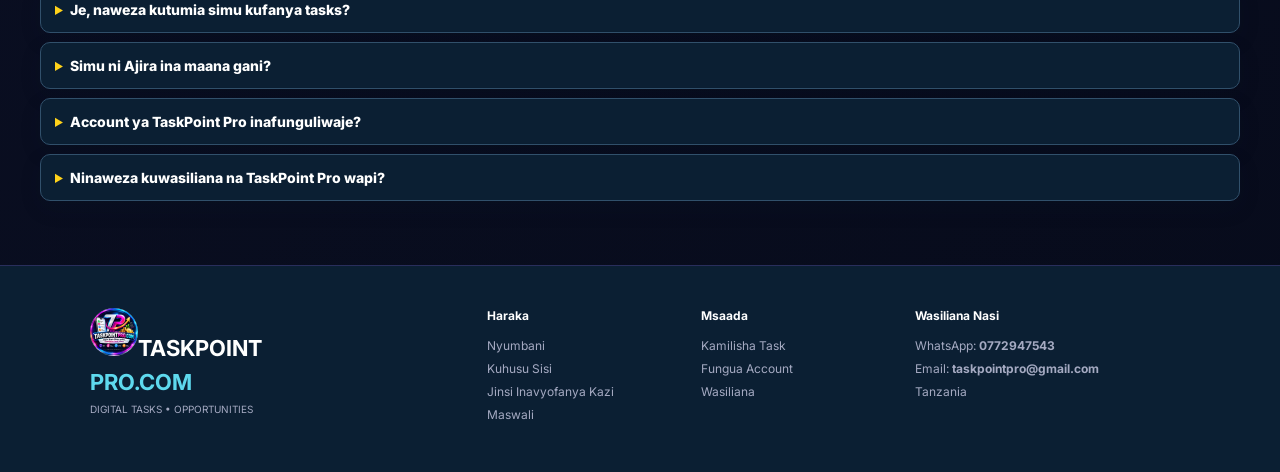
==== commit 4f1d011b: "Update index.html" ====
--- a/index.html
+++ b/index.html
@@ -123,15 +123,7 @@
           <a class="btn outline" data-link="registration" target="_blank">♙ JISAJILI SASA <small>(Fungua Account)</small></a>
         </div>
       </div>
-<div class="hero-media">
-<div class="video-wrap">
-          <video id="heroVideo" controls playsinline muted poster="">
-            <source src="VID-20260902-WA0001.mp4" type="video/mp4">
-          </video>
-          <div class="video-fallback">Weka video yako ya hero kwenye project</div>
-        </div>
-        <div class="stats"><div><b id="heroTaskCount">40</b><span>Tasks za Leo</span></div><div><b>10s</b><span>Video Countdown</span></div><div><b id="dailyReward">Tsh 3,000</b><span>Kiasi kwa Task</span></div></div>
-</div>
+
     </div>
 
   </section>
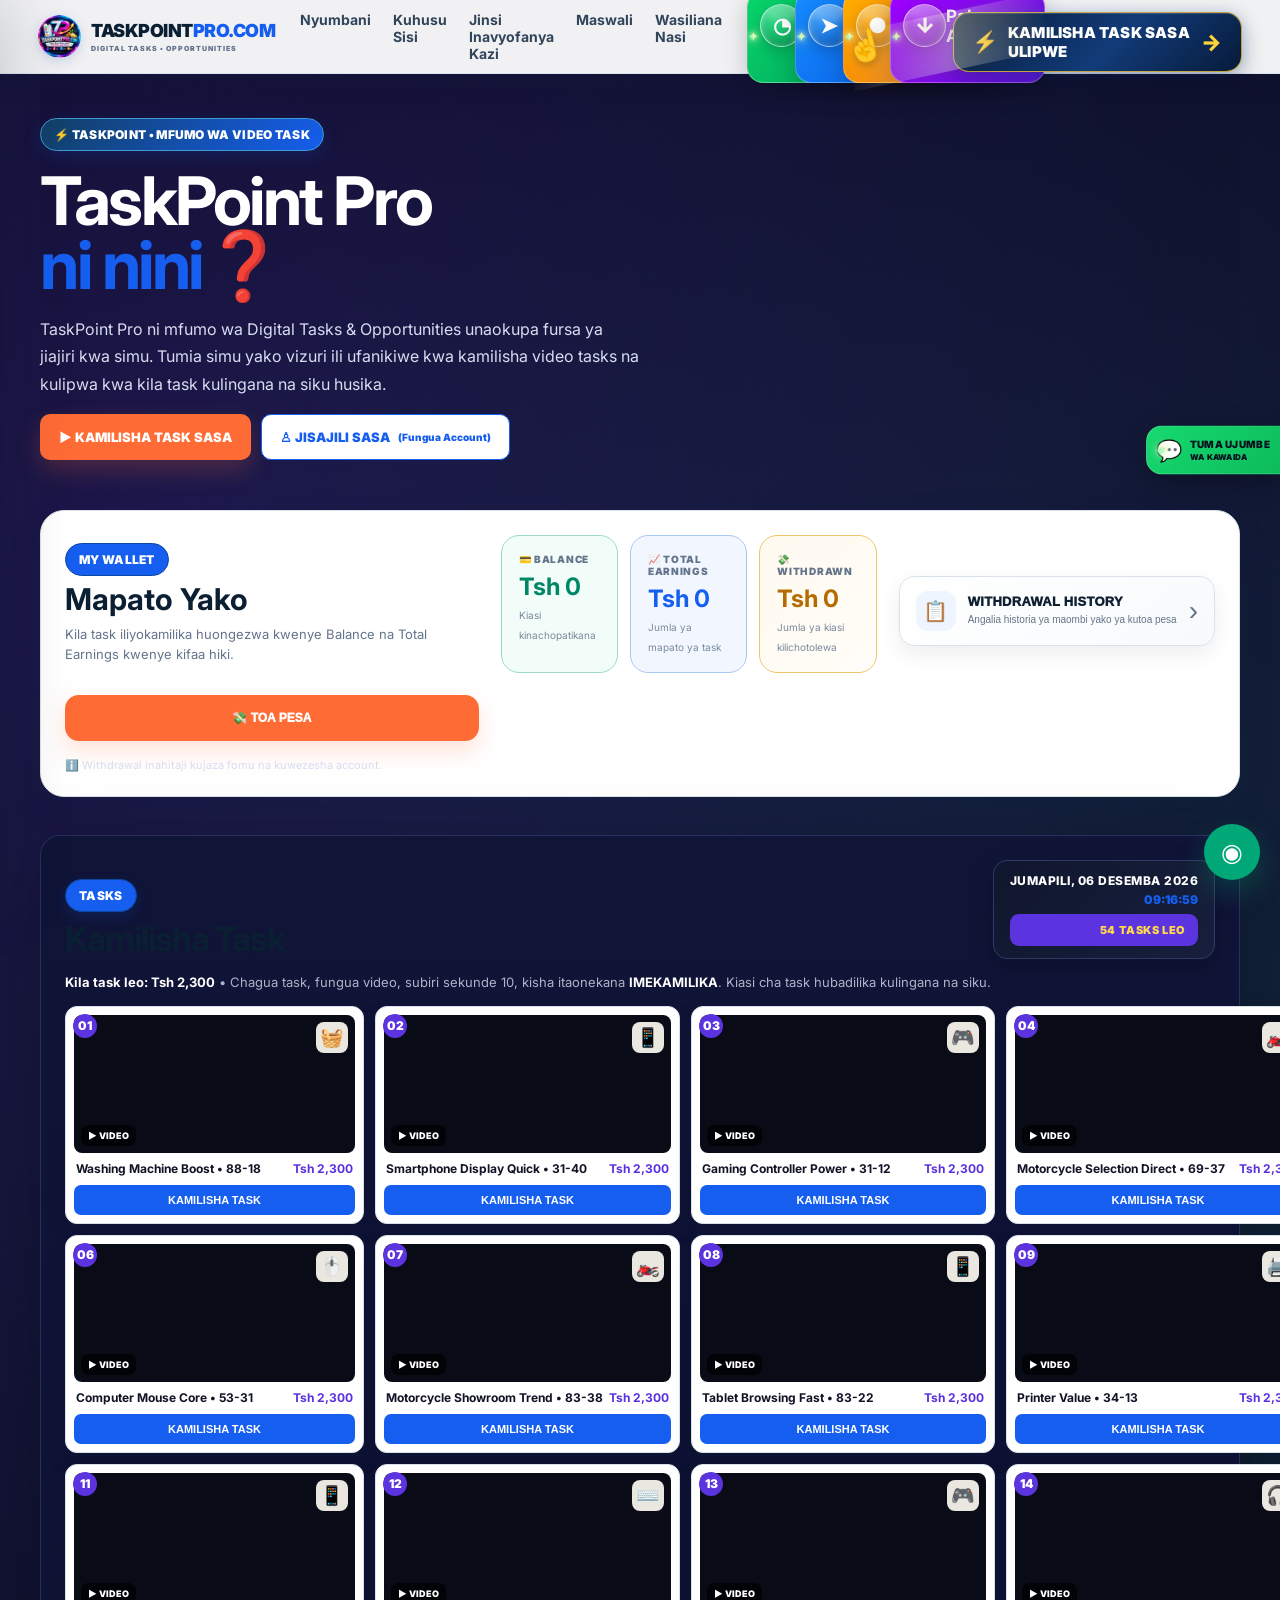
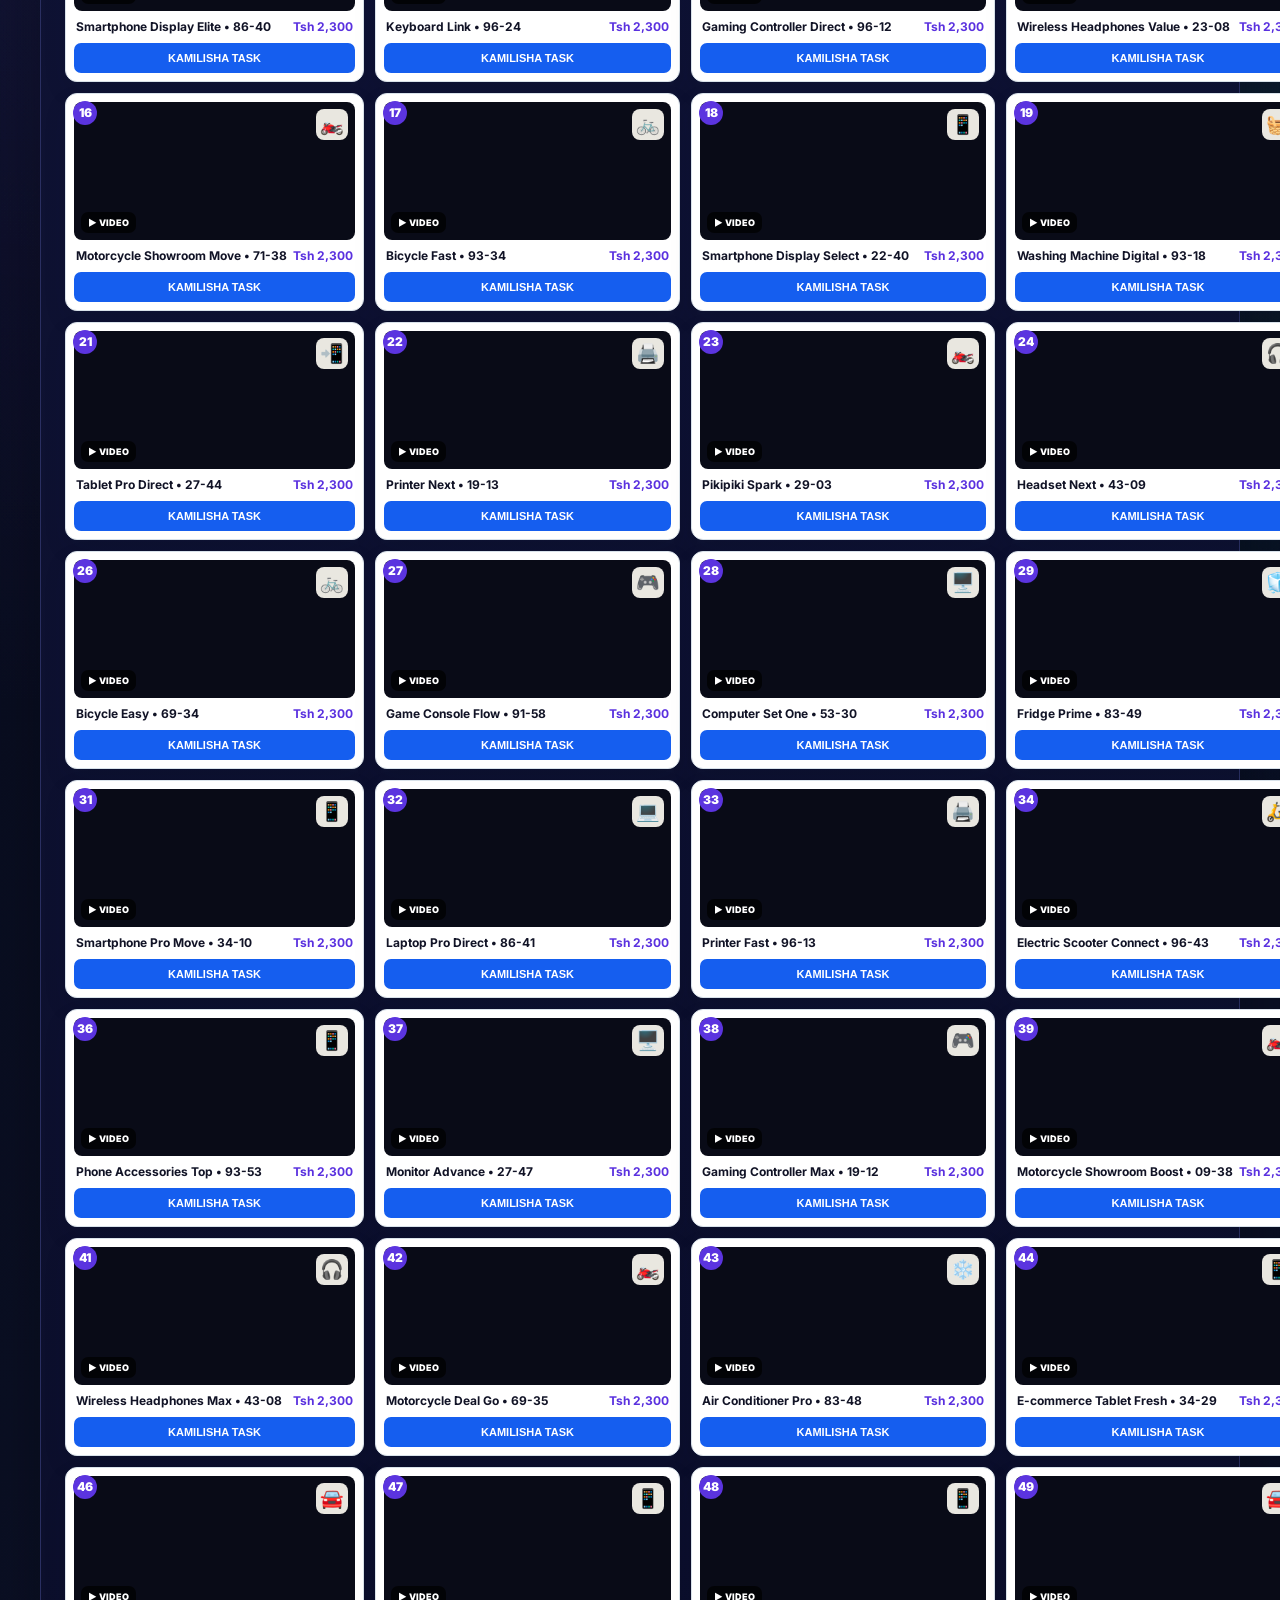
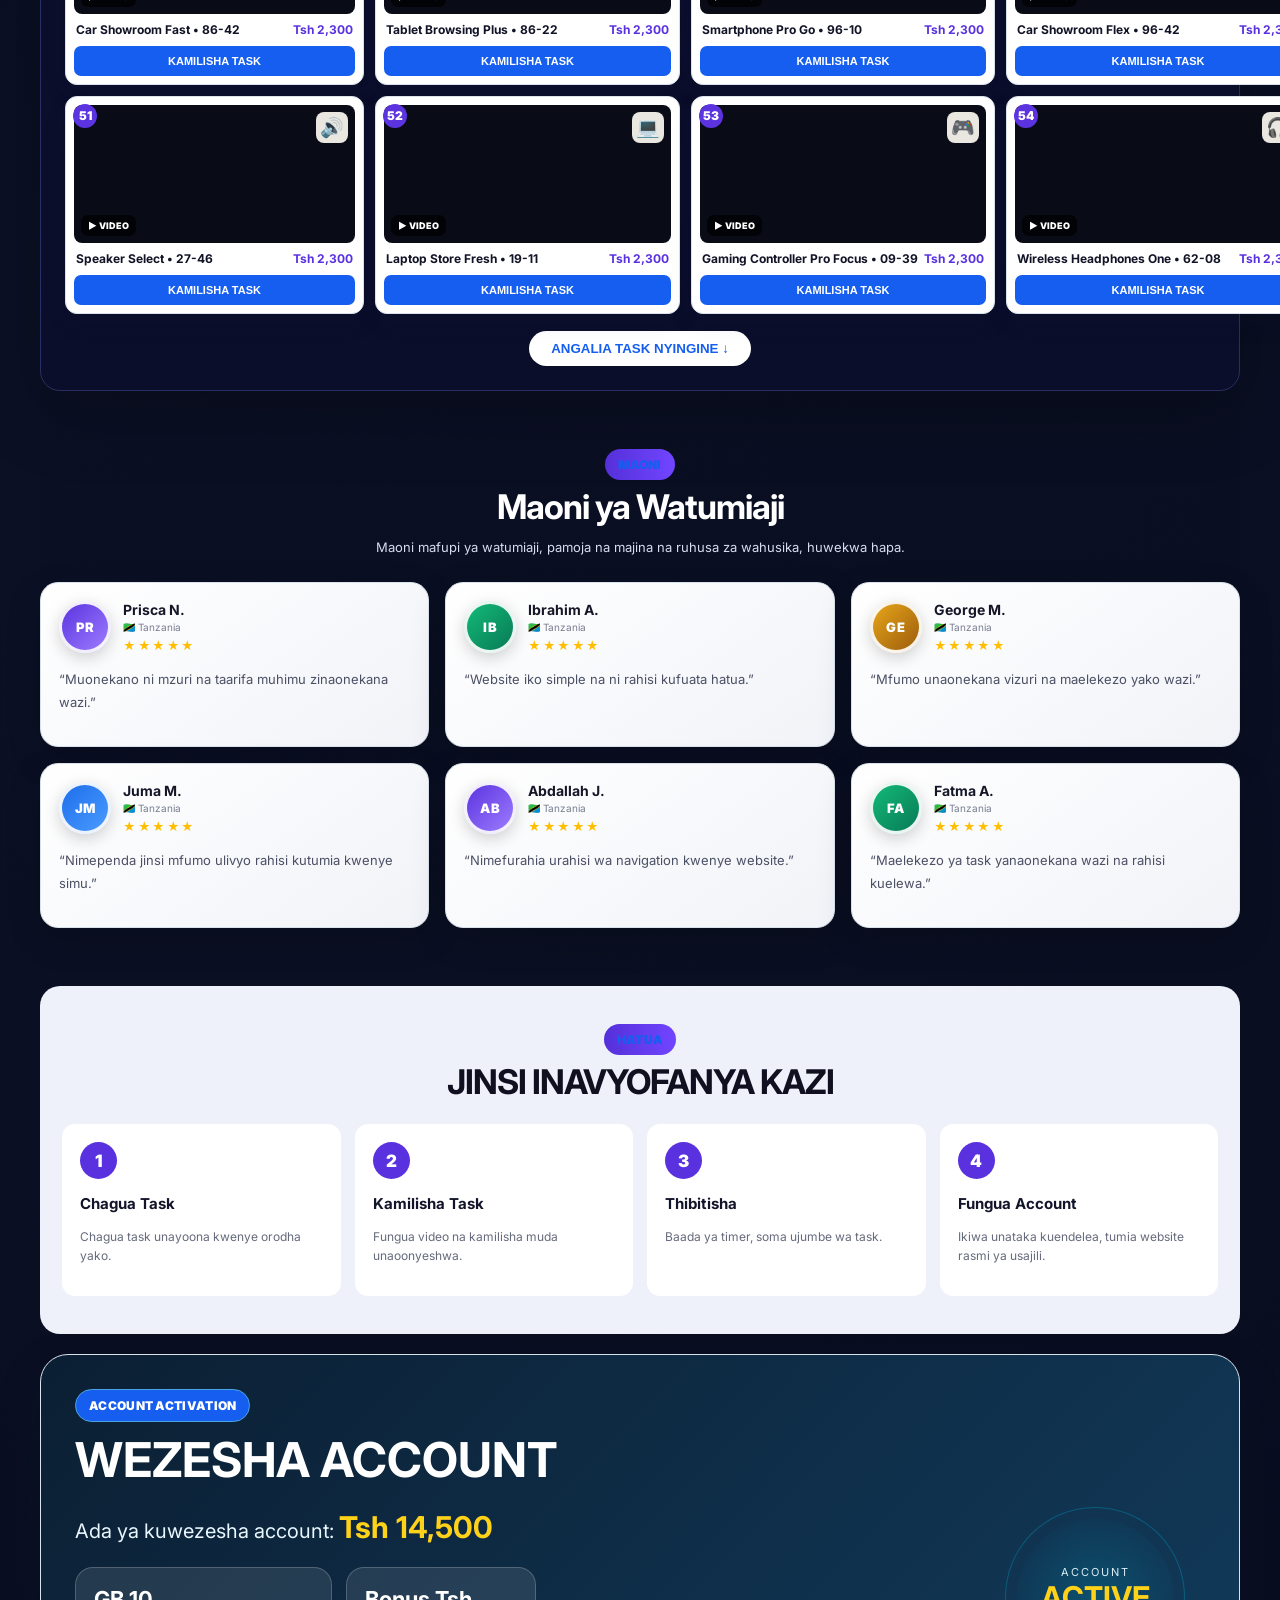
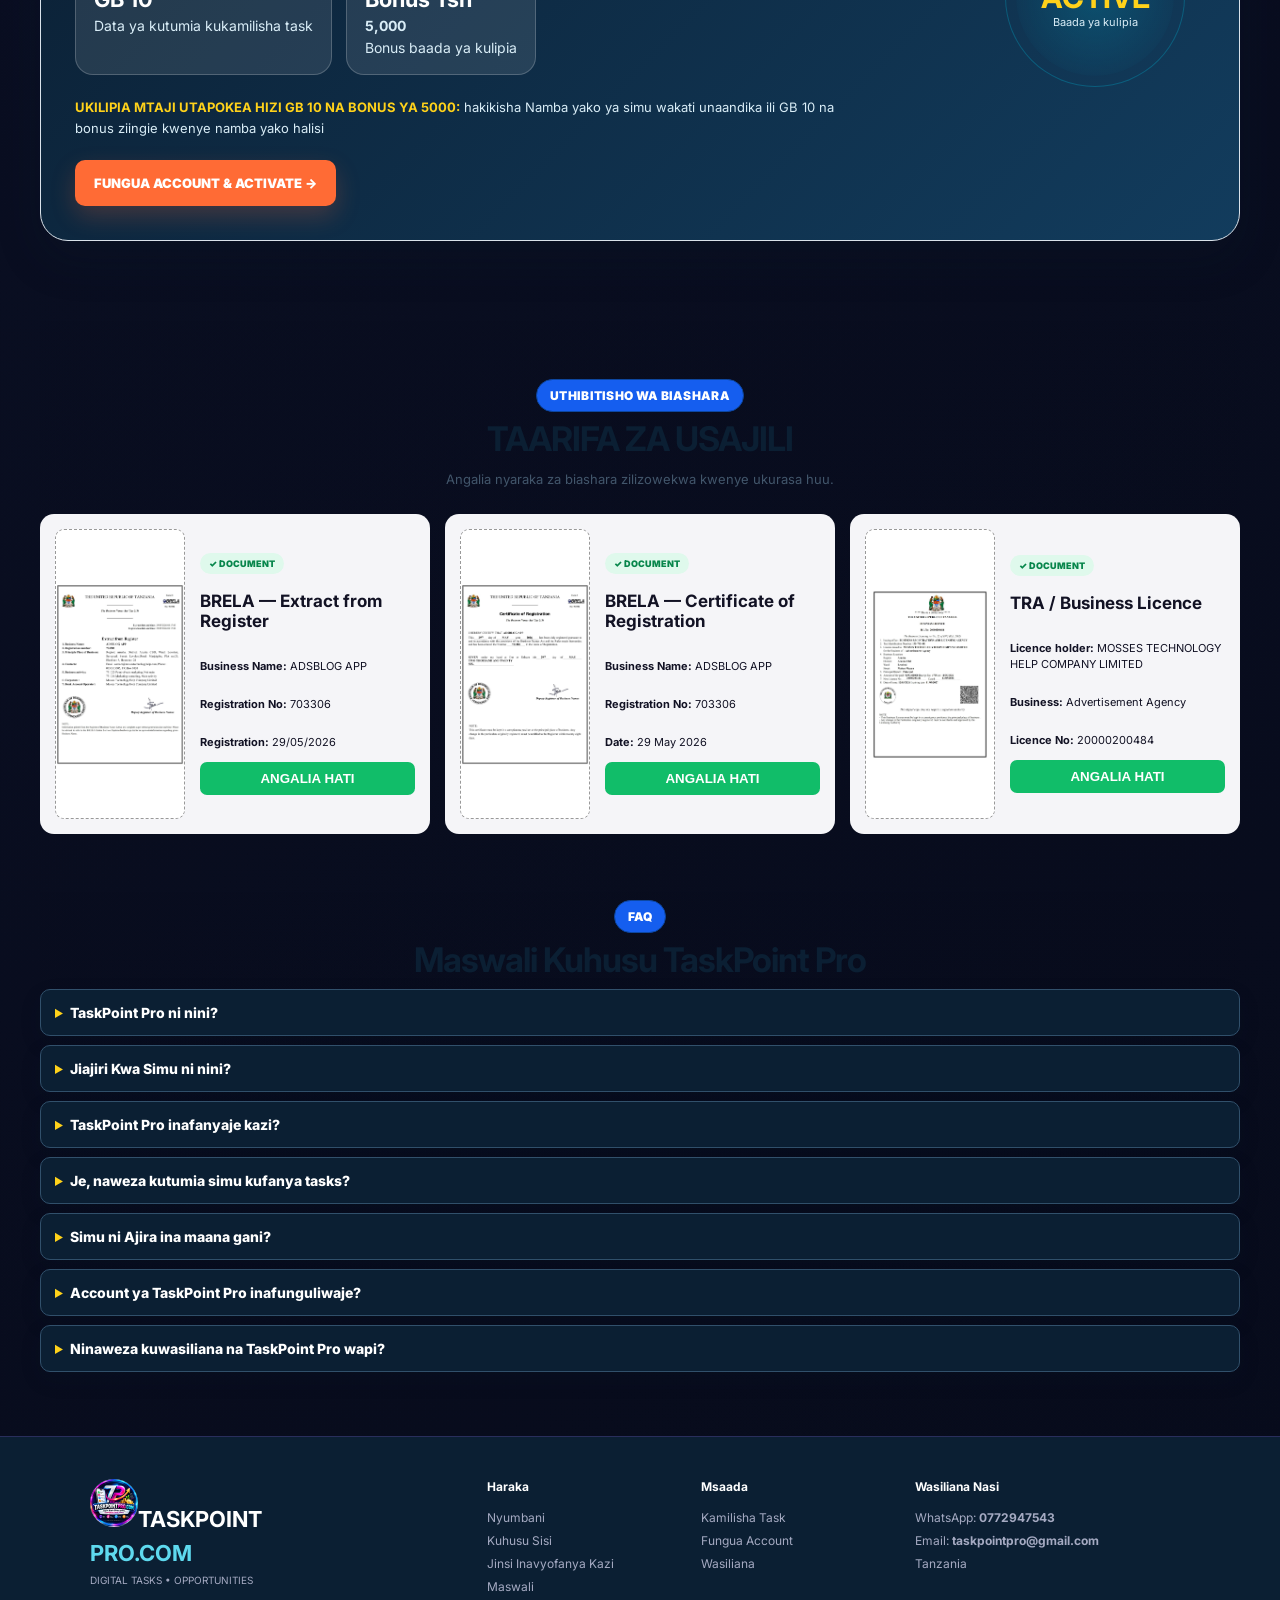
==== commit 836222b8: "Update index.html" ====
--- a/index.html
+++ b/index.html
@@ -111,13 +111,8 @@
     <div class="hero-grid">
       <div class="hero-copy">
         <span class="pill">⚡ TASKPOINT • MFUMO WA VIDEO TASK</span>
-        <h1>Fungua Video Task,<br><em>Kamilisha Task - TaskPoint Pro</em></h1>
-        <p>TaskPoint Pro ni mfumo wa Digital Tasks & Opportunities unaokupa fursa ya jiajiri kwa simu. Tumia simu yako kwa akili, kamilisha video tasks na fuata hatua rasmi za mfumo.</p>
-        <div class="benefits">
-          <div><b>◈</b><span><strong>Rahisi & Haraka</strong><small>Task rahisi unaweza kufanya popote.</small></span></div>
-          <div><b>▣</b><span><strong>Thamani ya Siku</strong><small>Task zote zina kiasi kimoja kwa siku.</small></span></div>
-          <div><b>◎</b><span><strong>Video Flow</strong><small>Video + countdown + completion.</small></span></div>
-        </div>
+        <h1>TaskPoint Pro<br><em>ni nini❓ </em></h1>
+        <p>TaskPoint Pro ni mfumo wa Digital Tasks & Opportunities unaokupa fursa ya jiajiri kwa simu. Tumia simu yako vizuri ili ufanikiwe kwa kamilisha video tasks na kulipwa kwa kila task kulingana na siku husika.</p>
         <div class="hero-cta">
           <a class="btn yellow" href="#tasks">▶ KAMILISHA TASK SASA</a>
           <a class="btn outline" data-link="registration" target="_blank">♙ JISAJILI SASA <small>(Fungua Account)</small></a>
--- a/style.css
+++ b/style.css
@@ -1,5 +1,5 @@
 :root{--bg:#070918;--panel:#0e1230;--panel2:#12183b;--line:#2a2f62;--purple:#7046ff;--yellow:#ffd21a;--green:#17d987;--muted:#a9aec9;--white:#fff;--ink:#101225}*{box-sizing:border-box}html{scroll-behavior:smooth}body{margin:0;background:radial-gradient(circle at 75% 10%,#1b1550 0,#090b24 32%,var(--bg) 72%);color:var(--white);font-family:Inter,Arial,sans-serif}.shell{width:min(1200px,calc(100% - 32px));margin:auto}.nav{height:74px;position:sticky;top:0;z-index:50;background:rgba(6,8,24,.88);backdrop-filter:blur(18px);border-bottom:1px solid #262b5a;display:flex;align-items:center;padding:0 3%;gap:25px;box-shadow:0 12px 40px #0008}.logo{display:flex;align-items:center;gap:10px;color:#fff;text-decoration:none;font-weight:900;font-size:18px;line-height:1;flex:none}.logo small{display:block;color:#aeb2cb;font-size:7px;margin-top:5px;letter-spacing:.6px}.logo-icon{display:grid;place-items:center;width:40px;height:40px;border:1px solid #8a6aff;border-radius:12px;background:linear-gradient(135deg,#21175e,#0d102b);color:var(--yellow);font-size:23px;box-shadow:inset 0 0 20px #6e43ff22}.desktop-nav{display:flex;gap:22px;margin-left:auto}.desktop-nav a{color:#e9ebf8;text-decoration:none;font-size:12px;font-weight:700}.desktop-nav a:hover{color:var(--yellow)}.nav-actions{display:flex;gap:8px}.wa,.channel,.account{padding:11px 14px;border-radius:10px;text-decoration:none;color:#fff;font-weight:900;font-size:11px;white-space:nowrap}.wa{background:#11bd6a}.channel{background:#5930e9}.account{background:var(--yellow);color:#090a18}.menu-btn{display:none;background:none;color:#fff;border:0;font-size:25px}.drawer{position:fixed;left:-290px;top:0;width:280px;height:100%;z-index:100;background:#0a0c27;padding:78px 25px;transition:.25s;box-shadow:20px 0 60px #0008}.drawer.open{left:0}.drawer button{position:absolute;right:15px;top:15px;background:none;color:#fff;border:0;font-size:30px}.drawer a{display:block;color:#fff;text-decoration:none;padding:14px 0;border-bottom:1px solid #252952;font-weight:700}
-.hero{padding:22px 0 38px}.live-strip{display:flex;gap:9px;overflow:hidden;margin-bottom:18px;scrollbar-width:none}.live-strip::-webkit-scrollbar{display:none}.live{min-width:190px;background:#0e1230;border:1px solid #292e61;border-radius:12px;padding:9px 12px;font-size:10px}.live b{color:var(--green)}.hero-grid{display:grid;grid-template-columns:1fr .92fr;gap:34px;align-items:center}.pill,.kicker{display:inline-flex;align-items:center;color:#fff;background:linear-gradient(90deg,#5530d9,#7145ff);border-radius:30px;padding:8px 13px;font-size:10px;font-weight:900;letter-spacing:.3px}.hero h1{font-size:clamp(42px,6vw,67px);line-height:.95;margin:18px 0 20px;letter-spacing:-2.5px}.hero h1 em{font-style:normal;color:var(--yellow)}.hero-copy>p{color:#c9cce0;max-width:600px;line-height:1.7;font-size:14px}.benefits{display:flex;gap:12px;margin:25px 0}.benefits>div{display:flex;gap:8px;max-width:190px;background:#0d102d;border:1px solid #252a58;border-radius:12px;padding:10px}.benefits b{font-size:20px;color:var(--yellow)}.benefits strong,.benefits small{display:block}.benefits strong{font-size:10px}.benefits small{font-size:8px;color:#9ea4c0;margin-top:4px;line-height:1.35}.hero-cta{display:flex;gap:10px}.btn{display:inline-flex;justify-content:center;align-items:center;gap:8px;border-radius:10px;padding:14px 18px;text-decoration:none;font-weight:900;font-size:11px;border:1px solid transparent;cursor:pointer}.btn.yellow{background:var(--yellow);color:#090a18}.btn.outline{border-color:#7046ff;color:#fff;background:#10122e}.hero-media{background:linear-gradient(180deg,#151942,#0c102c);border-radius:20px;padding:12px;border:1px solid #353a72;box-shadow:0 25px 70px #0005}.video-wrap{height:370px;border-radius:14px;overflow:hidden;background:#080a1d;position:relative}.video-wrap video{width:100%;height:100%;object-fit:cover}.video-wrap:after{content:"PRODUCT VIDEO";position:absolute;left:12px;top:12px;background:#000b;border:1px solid #fff2;color:#fff;border-radius:8px;padding:6px 9px;font-size:8px;font-weight:900;letter-spacing:.8px}.stats{display:grid;grid-template-columns:repeat(3,1fr);gap:7px;margin-top:9px}.stats div{background:#0e1230;border:1px solid #242a56;border-radius:9px;padding:10px;text-align:center;min-width:0}.stats b{display:block;font-size:17px;white-space:nowrap;overflow:hidden;text-overflow:ellipsis}.stats span{font-size:8px;color:#a5aac4}
+.hero{padding:22px 0 38px}.live-strip{display:flex;gap:9px;overflow:hidden;margin-bottom:18px;scrollbar-width:none}.live-strip::-webkit-scrollbar{display:none}.live{min-width:190px;background:#0e1230;border:1px solid #292e61;border-radius:12px;padding:9px 12px;font-size:10px}.live b{color:var(--green)}.hero-grid{display:grid;grid-template-columns:1fr;gap:34px;align-items:center}.pill,.kicker{display:inline-flex;align-items:center;color:#fff;background:linear-gradient(90deg,#5530d9,#7145ff);border-radius:30px;padding:8px 13px;font-size:10px;font-weight:900;letter-spacing:.3px}.hero h1{font-size:clamp(42px,6vw,67px);line-height:.95;margin:18px 0 20px;letter-spacing:-2.5px}.hero h1 em{font-style:normal;color:var(--yellow)}.hero-copy>p{color:#c9cce0;max-width:600px;line-height:1.7;font-size:14px}.benefits{display:flex;gap:12px;margin:25px 0}.benefits>div{display:flex;gap:8px;max-width:190px;background:#0d102d;border:1px solid #252a58;border-radius:12px;padding:10px}.benefits b{font-size:20px;color:var(--yellow)}.benefits strong,.benefits small{display:block}.benefits strong{font-size:10px}.benefits small{font-size:8px;color:#9ea4c0;margin-top:4px;line-height:1.35}.hero-cta{display:flex;gap:10px}.btn{display:inline-flex;justify-content:center;align-items:center;gap:8px;border-radius:10px;padding:14px 18px;text-decoration:none;font-weight:900;font-size:11px;border:1px solid transparent;cursor:pointer}.btn.yellow{background:var(--yellow);color:#090a18}.btn.outline{border-color:#7046ff;color:#fff;background:#10122e}.hero-media{background:linear-gradient(180deg,#151942,#0c102c);border-radius:20px;padding:12px;border:1px solid #353a72;box-shadow:0 25px 70px #0005}.video-wrap{height:370px;border-radius:14px;overflow:hidden;background:#080a1d;position:relative}.video-wrap video{width:100%;height:100%;object-fit:cover}.video-wrap:after{content:"PRODUCT VIDEO";position:absolute;left:12px;top:12px;background:#000b;border:1px solid #fff2;color:#fff;border-radius:8px;padding:6px 9px;font-size:8px;font-weight:900;letter-spacing:.8px}.stats{display:grid;grid-template-columns:repeat(3,1fr);gap:7px;margin-top:9px}.stats div{background:#0e1230;border:1px solid #242a56;border-radius:9px;padding:10px;text-align:center;min-width:0}.stats b{display:block;font-size:17px;white-space:nowrap;overflow:hidden;text-overflow:ellipsis}.stats span{font-size:8px;color:#a5aac4}
 .tasks-section{background:linear-gradient(180deg,#101437,#0b0e2a);border:1px solid #2a2f61;border-radius:20px;padding:24px;margin-top:4px;box-shadow:0 20px 70px #0004}.section-head{display:flex;justify-content:space-between;align-items:flex-end;gap:15px}.section-head h2,.center-head h2{font-size:30px;margin:6px 0 0;letter-spacing:-1px}.datebox{text-align:right;font-size:10px;color:#d8dbea}.datebox strong{display:block;background:#5b34df;padding:9px 12px;border-radius:9px;margin-top:5px}.section-note{color:#aeb2ca;font-size:11px;line-height:1.6}.section-note b{color:#fff}.task-grid{display:grid;grid-template-columns:repeat(5,1fr);gap:11px}.task{background:#f7f7fb;color:#111326;border-radius:12px;padding:8px;position:relative;border:1px solid #fff;box-shadow:0 7px 20px #0002;transition:.2s}.task:hover{transform:translateY(-4px);box-shadow:0 16px 35px #0004}.task-num{position:absolute;left:7px;top:7px;width:24px;height:24px;border-radius:50%;background:#5b34df;color:#fff;display:grid;place-items:center;font-size:10px;font-weight:900;z-index:3}.task-art{height:138px;border-radius:8px;background:#e9eaf1;overflow:hidden;position:relative}.task-art video{width:100%;height:100%;object-fit:cover}.task-emoji{position:absolute;right:7px;top:7px;background:#fffdf4e8;border-radius:8px;padding:4px;font-size:17px}.video-badge{position:absolute;left:7px;bottom:7px;background:#000b;color:#fff;border-radius:7px;padding:5px 7px;font-size:8px;font-weight:900}.task-info{display:flex;justify-content:space-between;align-items:center;gap:6px;padding:8px 2px 2px}.task h3{font-size:10px;margin:0;white-space:nowrap;overflow:hidden;text-overflow:ellipsis}.task-info strong{font-size:10px;color:#5a31df;white-space:nowrap}.task button{width:100%;border:0;background:#5b34df;color:#fff;border-radius:7px;padding:9px;margin-top:7px;font-weight:900;font-size:9px;cursor:pointer}.task button:hover{filter:brightness(1.12)}.more-btn{display:block;margin:17px auto 0;background:#5731dc;border:0;color:#fff;border-radius:20px;padding:10px 22px;font-weight:900;cursor:pointer}
 .testimonials{padding:58px 0}.center-head{text-align:center}.center-head p{color:#9fa5c0;font-size:11px;max-width:720px;margin:10px auto 0;line-height:1.6}.testimonial-grid{display:grid;grid-template-columns:repeat(3,1fr);gap:16px;margin-top:25px}.testimonial{background:linear-gradient(145deg,#ffffff,#f1f3f8);color:#151728;border-radius:18px;padding:18px;min-height:165px;border:1px solid rgba(255,255,255,.9);box-shadow:0 12px 35px rgba(0,0,0,.16);transition:transform .25s ease,box-shadow .25s ease}.testimonial:hover{transform:translateY(-4px);box-shadow:0 18px 42px rgba(0,0,0,.22)}.person{display:flex;align-items:center;gap:12px}.avatar{width:52px;height:52px;flex:0 0 52px;border-radius:50%;display:grid;place-items:center;font-weight:900;font-size:13px;letter-spacing:.5px;color:#fff;border:3px solid rgba(255,255,255,.9);box-shadow:0 5px 16px rgba(0,0,0,.18);background:linear-gradient(135deg,#5b34df,#9d7cff)}.avatar-1{background:linear-gradient(135deg,#13b977,#087a57)}.avatar-2{background:linear-gradient(135deg,#e7a61a,#9c5c0b)}.avatar-3{background:linear-gradient(135deg,#1d6eea,#4b9bff)}.testimonial b{display:block;font-size:12px}.country{display:block;color:#777d90;font-size:9px;margin-top:3px}.stars{color:#ffbf00;letter-spacing:1.5px;font-size:11px;margin-top:5px}.testimonial p{font-size:11px;line-height:1.7;color:#4b5065;margin:15px 0 0}.how{background:#eef0fa;color:#121429;padding:38px 22px;border-radius:20px}.how .center-head h2{color:#101020}.how-grid{display:grid;grid-template-columns:repeat(4,1fr);gap:14px;margin-top:22px}.how-grid div{background:#fff;border-radius:13px;padding:18px}.how-grid i{display:grid;place-items:center;width:37px;height:37px;background:#5a31df;color:#fff;border-radius:50%;font-style:normal;font-weight:900}.how-grid h3{font-size:13px}.how-grid p{font-size:10px;color:#666b7c;line-height:1.55}.company{padding:58px 0}.cert-grid{display:grid;grid-template-columns:repeat(3,1fr);gap:15px;margin-top:25px}.cert{background:#f5f5f8;color:#121224;border-radius:14px;padding:15px;display:grid;grid-template-columns:130px 1fr;gap:15px}.cert-img{height:290px;border:1px dashed #999;display:grid;place-items:center;background:#fff;overflow:hidden;border-radius:9px}.cert-img img{width:100%;height:100%;object-fit:contain;cursor:zoom-in}.cert-copy{display:flex;flex-direction:column;justify-content:center}.verified{align-self:flex-start;background:#dff9ec;color:#07864b;border-radius:20px;padding:5px 9px;font-size:8px;font-weight:900}.cert-copy h3{font-size:15px}.cert-copy p{font-size:9px;line-height:1.45}.cert-btn{border:0;background:#11bd69;color:#fff;border-radius:7px;padding:9px 12px;font-weight:900;cursor:pointer}.faq{padding:8px 0 55px}.faq details{background:#111535;border:1px solid #2b3161;border-radius:10px;padding:14px;margin:9px 0}.faq summary{cursor:pointer;font-weight:800;font-size:12px}.faq p{color:#aaaec4;font-size:11px;line-height:1.6}footer{background:#050718;border-top:1px solid #292e5c;padding:42px 7%;display:grid;grid-template-columns:2fr 1fr 1fr 1.5fr;gap:30px;color:#a5aac2;font-size:10px}footer h4{color:#fff;margin-top:0}footer a,footer span{display:block;color:#a5aac2;text-decoration:none;margin:8px 0}.footer-brand b{font-size:20px;color:#fff}.footer-brand small{display:block;margin-top:4px}.floating-wa{position:fixed;right:20px;bottom:20px;width:56px;height:56px;border-radius:50%;background:#13c96d;color:#fff;display:grid;place-items:center;text-decoration:none;font-size:25px;z-index:40;box-shadow:0 10px 30px #0006}.modal-bg{position:fixed;inset:0;background:#000d;display:none;align-items:center;justify-content:center;padding:15px;z-index:200}.modal-bg.show{display:flex}.modal{max-width:460px;width:100%;background:#f6f6fa;color:#151525;border-radius:18px;overflow:hidden;position:relative;box-shadow:0 25px 100px #000}.modal-x{position:absolute;right:10px;top:9px;z-index:5;border:0;background:#0009;color:#fff;border-radius:50%;width:32px;height:32px;font-size:22px;cursor:pointer}.modal-video{height:280px;background:#070812;position:relative}.modal-video video{width:100%;height:100%;object-fit:cover}.count{position:absolute;right:10px;top:10px;background:#000d;color:#fff;border:2px solid var(--green);border-radius:9px;padding:8px 12px;font-weight:900}.count.done{background:var(--green);color:#04150e}.video-status{position:absolute;left:10px;bottom:10px;background:#000b;color:#fff;border-radius:8px;padding:6px 9px;font-size:8px;font-weight:900}.modal-body{text-align:center;padding:20px}.success{width:48px;height:48px;margin:-42px auto 10px;position:relative;border-radius:50%;background:var(--green);color:#06150e;display:grid;place-items:center;font-size:28px;border:5px solid #f6f6fa}.modal-body h2{margin:5px 0;font-size:20px}.amount{font-size:28px;font-weight:900;color:#5b30df;margin:10px}.modal-body p{font-size:10px;line-height:1.7;color:#555}.completion{display:none;align-items:center;justify-content:center;gap:8px;background:#dff9ec;color:#07864b;border-radius:9px;padding:10px;margin:0 0 10px;font-size:10px}.completion.show{display:flex}.completion span{display:grid;place-items:center;width:22px;height:22px;border-radius:50%;background:#12c978;color:#052016;font-weight:900}.full{width:100%}.other{border:0;background:none;color:#5b30df;font-weight:800;margin-top:12px;cursor:pointer}.toast-stack{position:fixed;right:15px;top:84px;z-index:160;display:flex;flex-direction:column;gap:8px;pointer-events:none}.evidence-toast{width:290px;background:#151936;border:1px solid #3a4174;border-left:4px solid var(--yellow);border-radius:11px;padding:11px 12px;box-shadow:0 10px 35px #0008;animation:toastIn .35s ease-out}.evidence-toast b{display:block;color:var(--yellow);font-size:9px;letter-spacing:.5px}.evidence-toast span{display:block;color:#fff;font-size:10px;margin-top:4px}.evidence-toast small{display:block;color:#9298b1;margin-top:5px;font-size:7px}@keyframes toastIn{from{opacity:0;transform:translateX(30px)}to{opacity:1;transform:none}}body.modal-open{overflow:hidden}.cert-modal{position:fixed;inset:0;background:#000e;z-index:300;display:none;align-items:center;justify-content:center;padding:20px}.cert-modal.show{display:flex}.cert-modal img{max-width:min(900px,96vw);max-height:92vh;object-fit:contain;background:#fff;border-radius:8px}.cert-modal>button{position:absolute;right:20px;top:15px;border:0;background:#fff;color:#111;width:42px;height:42px;border-radius:50%;font-size:30px;cursor:pointer}
 @media(max-width:1100px){.desktop-nav{display:none}.menu-btn{display:block}.nav{gap:12px}.nav-actions{margin-left:auto}.task-grid{grid-template-columns:repeat(4,1fr)}.cert-grid{grid-template-columns:1fr 1fr}}
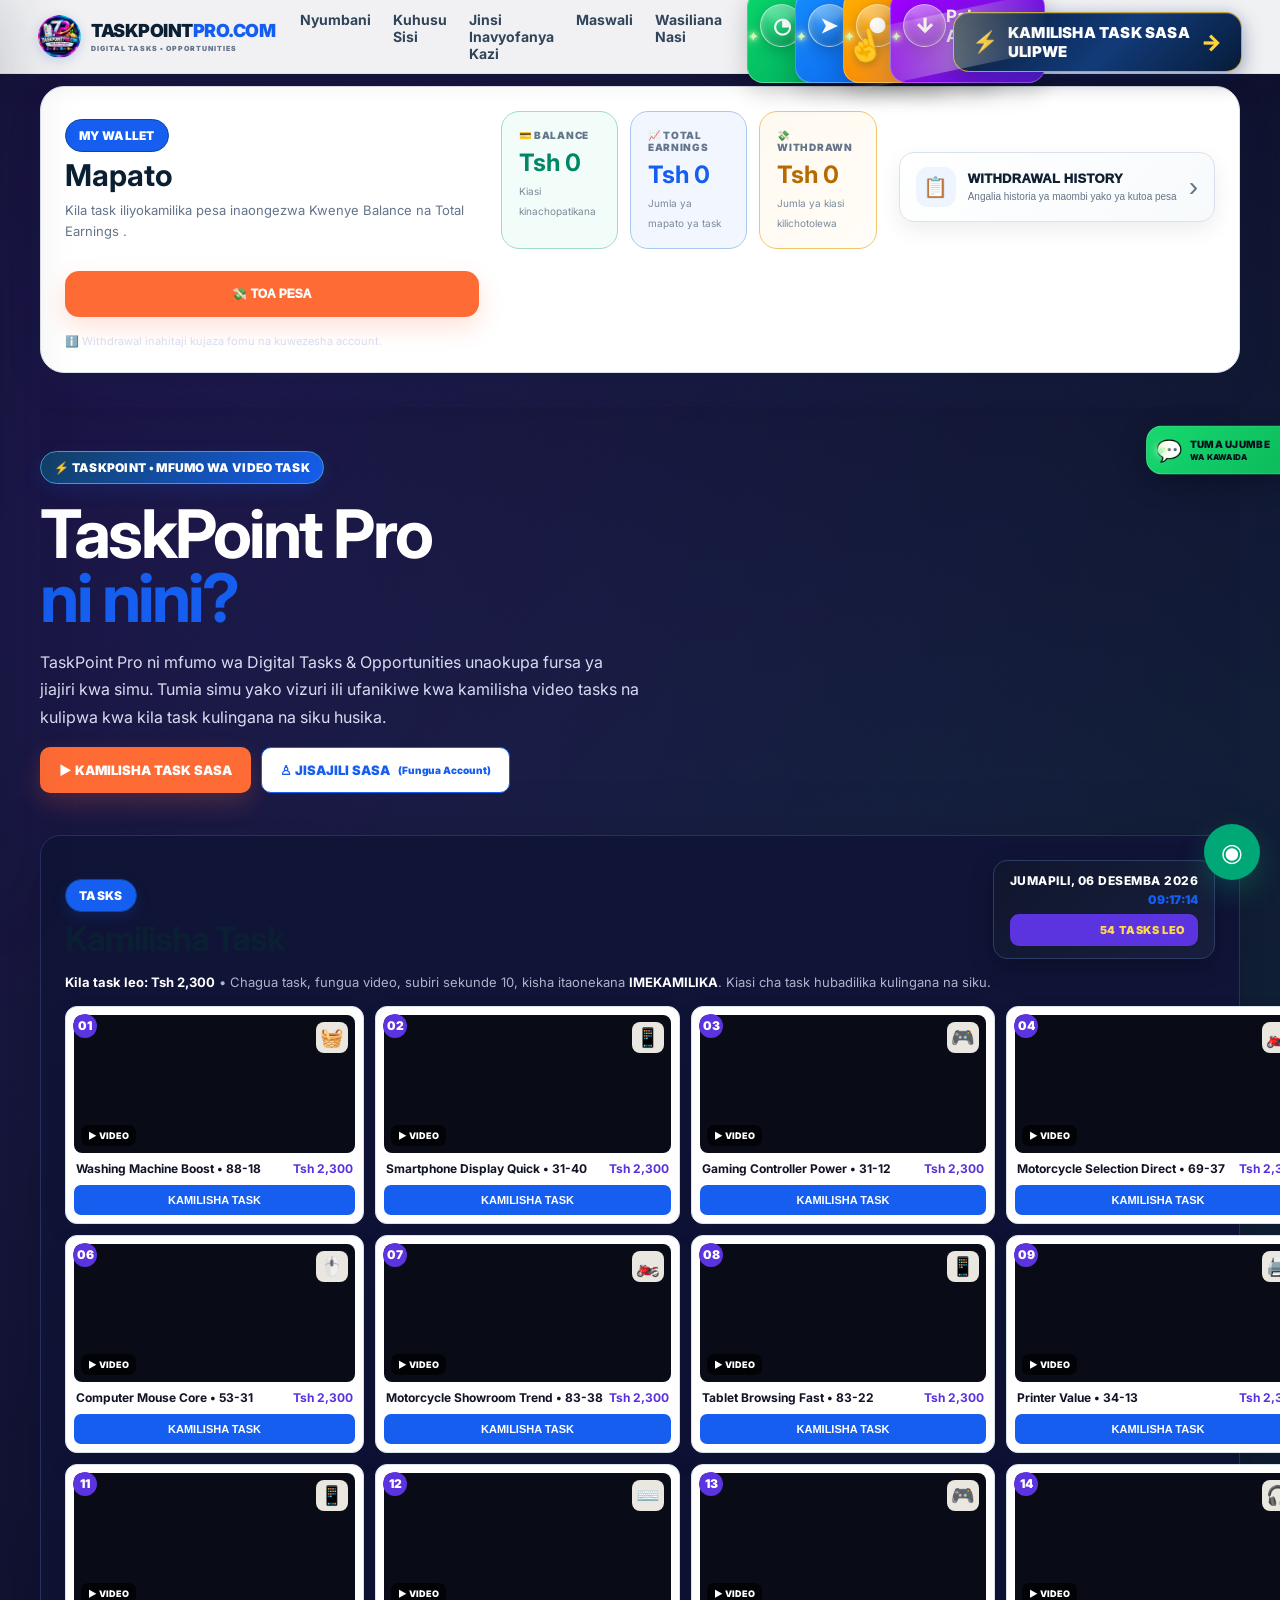
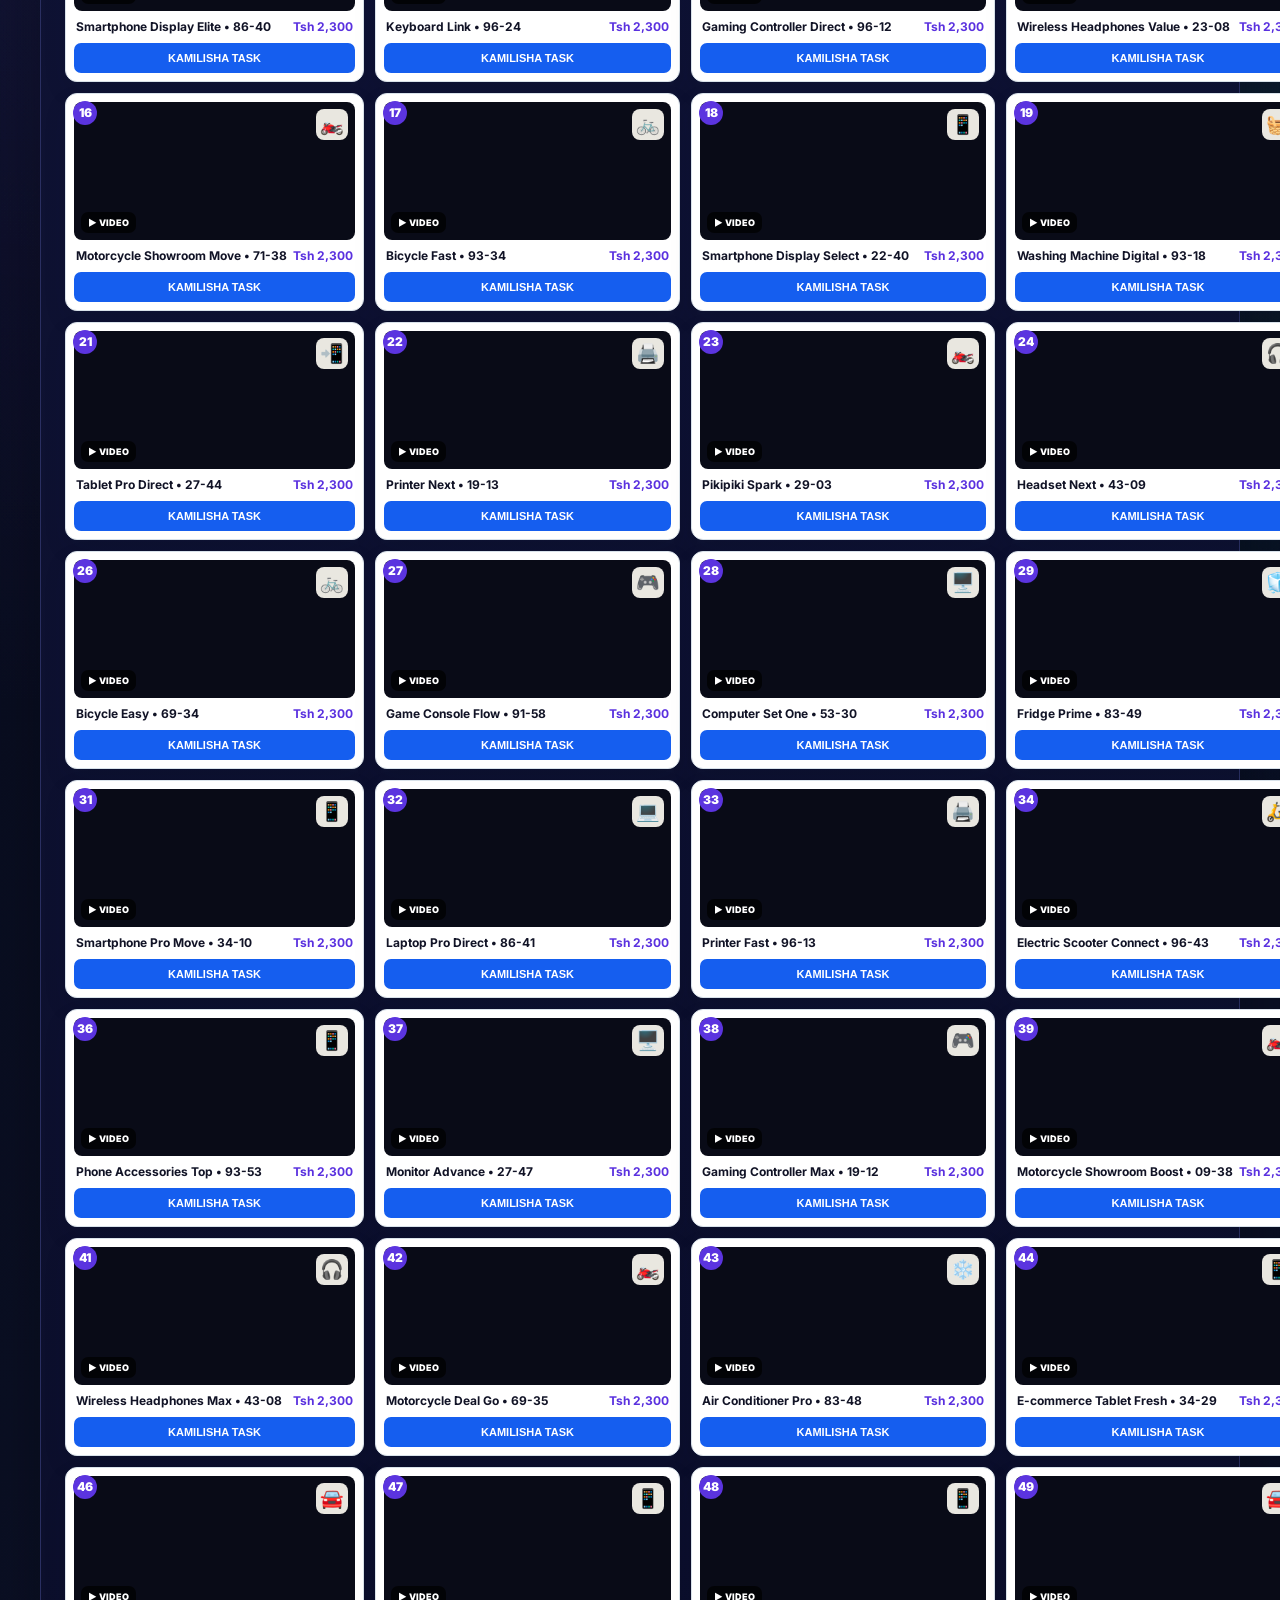
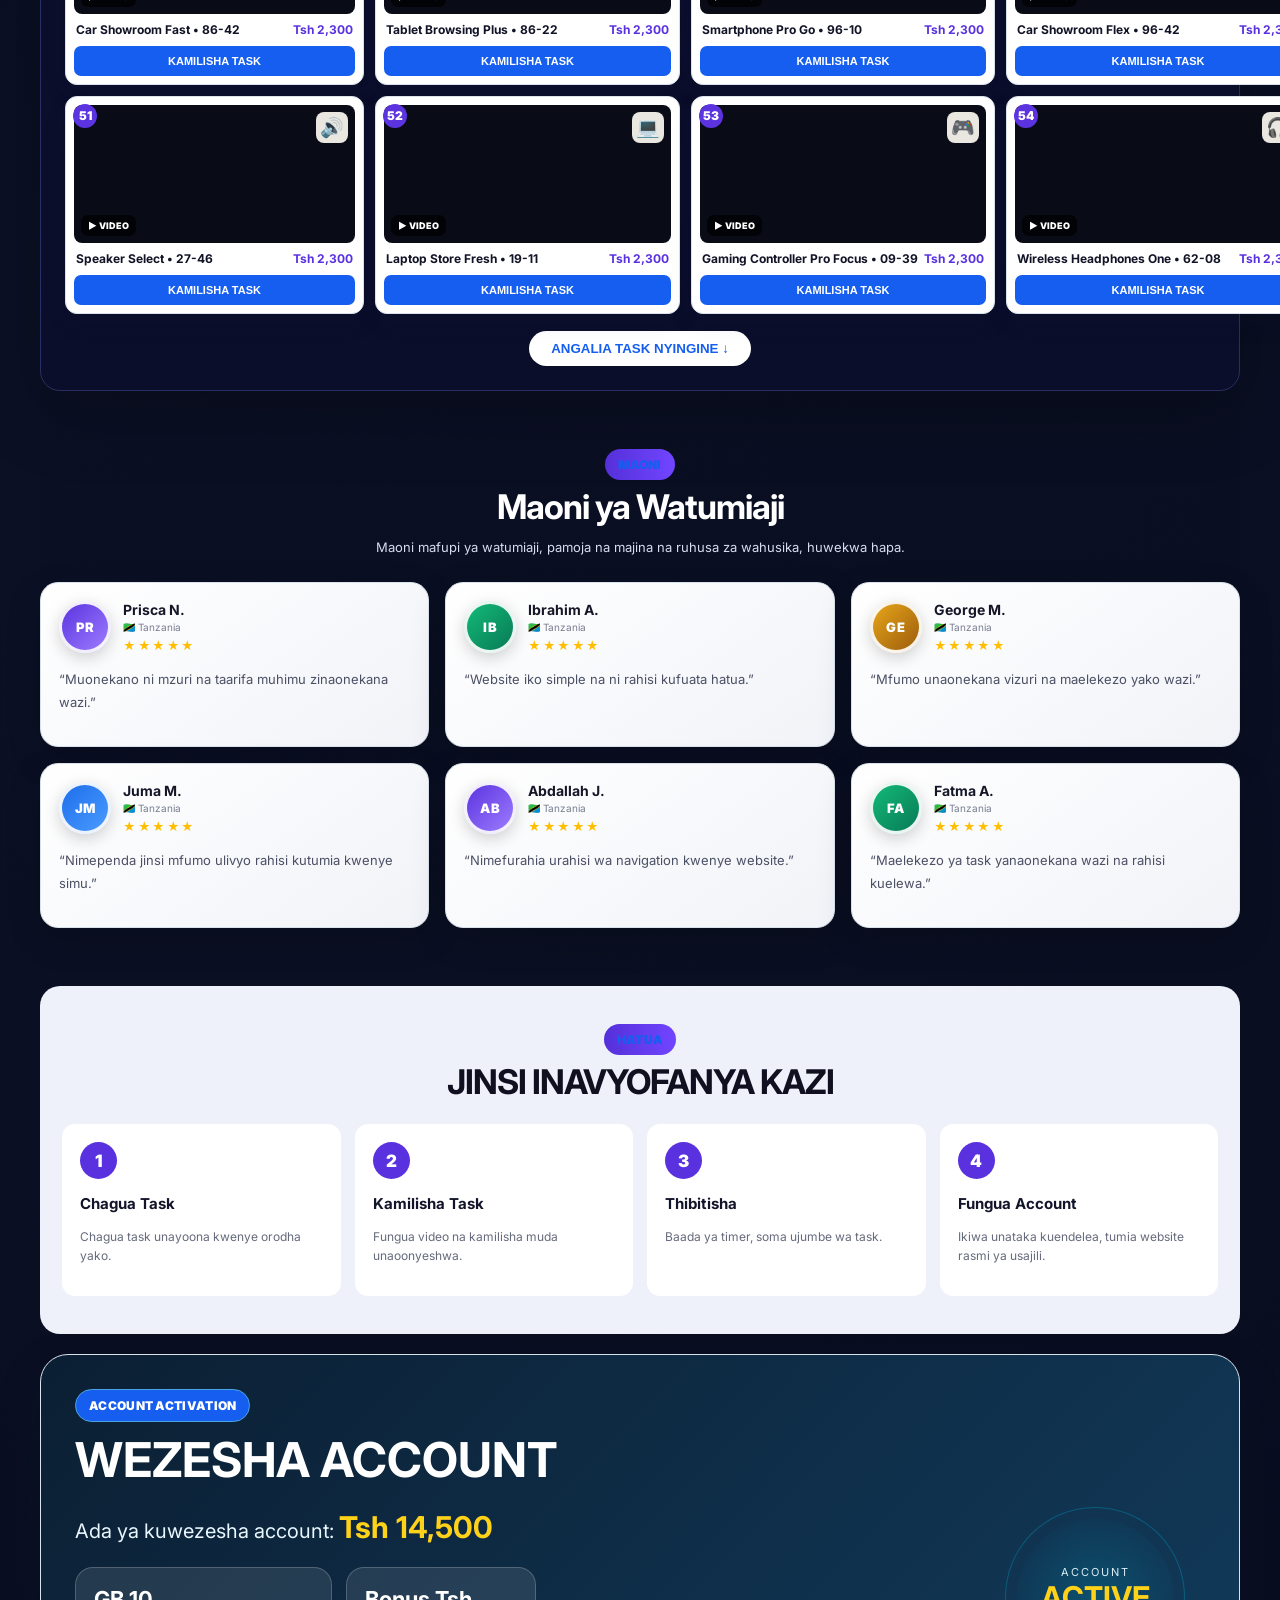
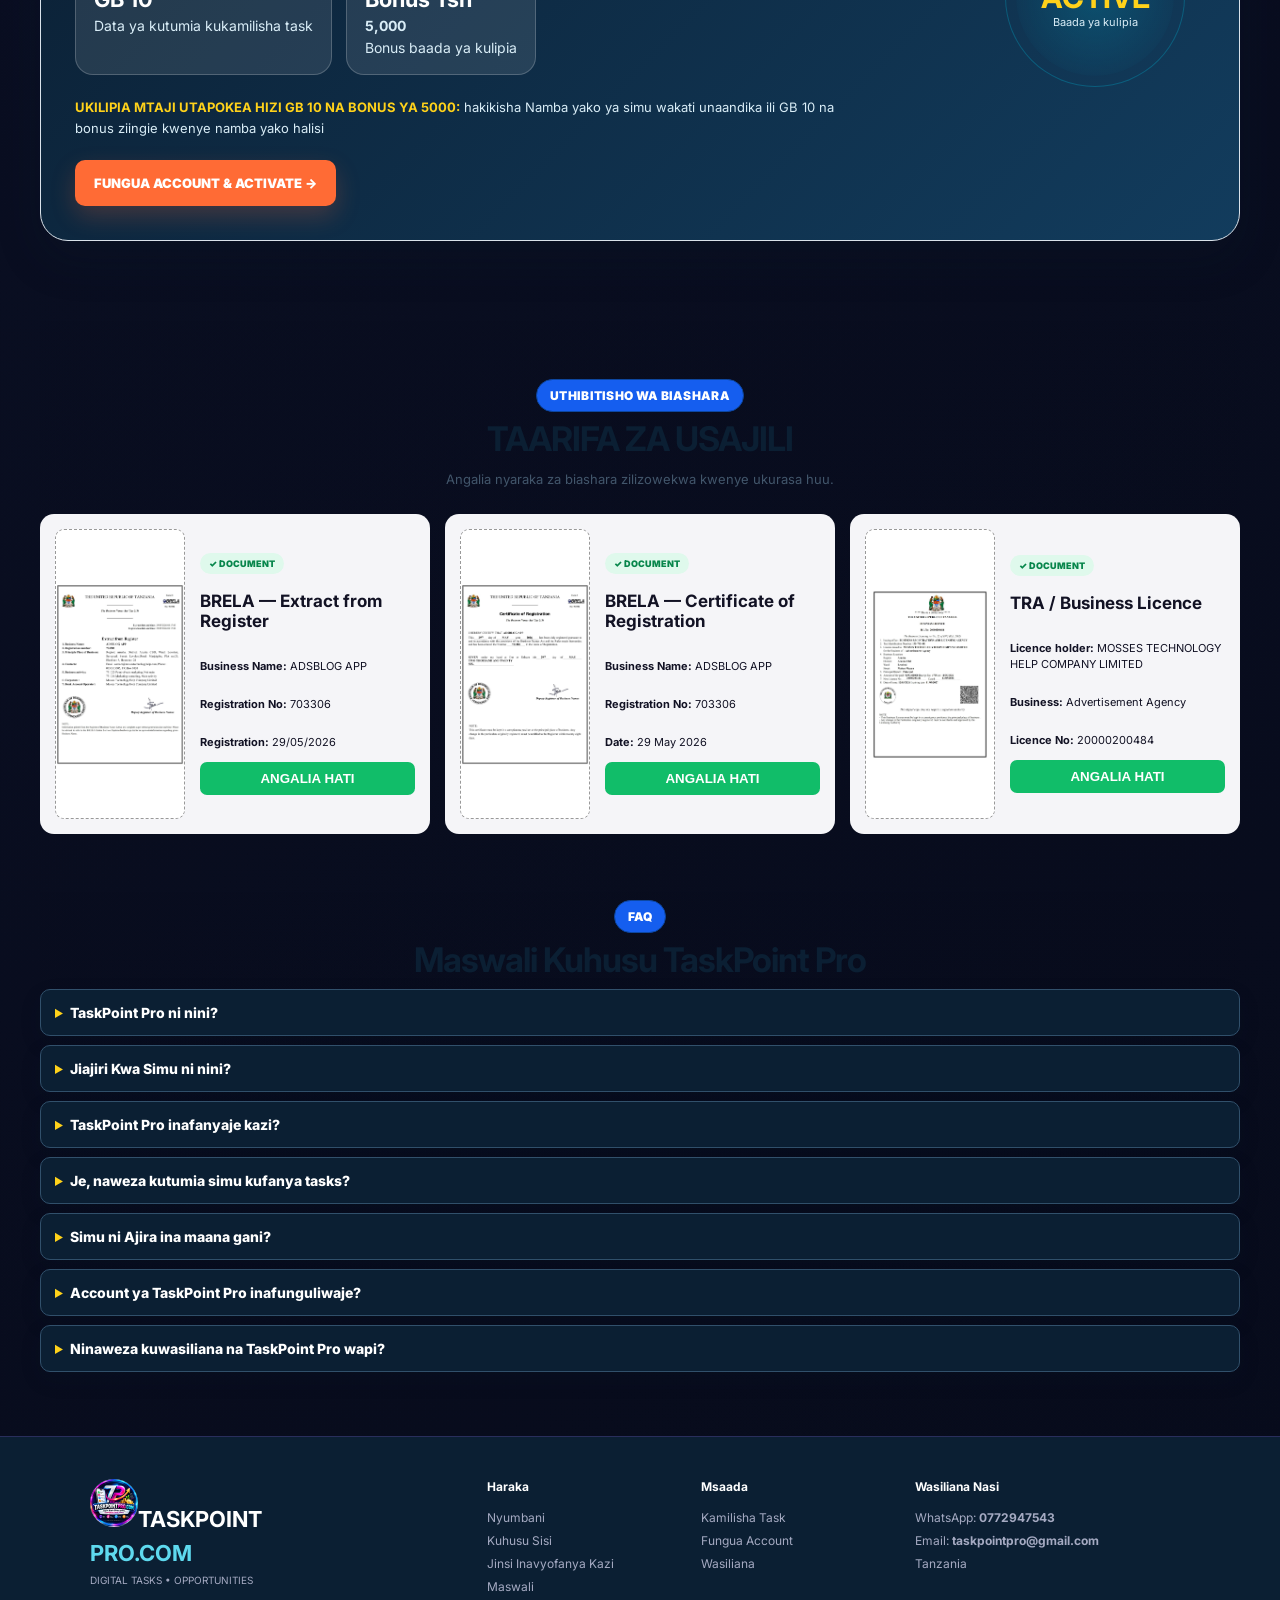
==== commit 5668c57c: "Update index.html" ====
--- a/index.html
+++ b/index.html
@@ -106,29 +106,13 @@
 </div>
 
 <main id="home">
-  <section class="hero shell">
-    <div class="live-strip" id="liveStrip"></div>
-    <div class="hero-grid">
-      <div class="hero-copy">
-        <span class="pill">⚡ TASKPOINT • MFUMO WA VIDEO TASK</span>
-        <h1>TaskPoint Pro<br><em>ni nini❓ </em></h1>
-        <p>TaskPoint Pro ni mfumo wa Digital Tasks & Opportunities unaokupa fursa ya jiajiri kwa simu. Tumia simu yako vizuri ili ufanikiwe kwa kamilisha video tasks na kulipwa kwa kila task kulingana na siku husika.</p>
-        <div class="hero-cta">
-          <a class="btn yellow" href="#tasks">▶ KAMILISHA TASK SASA</a>
-          <a class="btn outline" data-link="registration" target="_blank">♙ JISAJILI SASA <small>(Fungua Account)</small></a>
-        </div>
-      </div>
-
-    </div>
-
-  </section>
 
   <section class="wallet-section shell" id="wallet">
     <div class="wallet-card">
       <div class="wallet-heading">
         <span class="kicker">MY WALLET</span>
-        <h2>Mapato Yako</h2>
-        <p>Kila task iliyokamilika huongezwa kwenye Balance na Total Earnings kwenye kifaa hiki.</p>
+        <h2>Mapato</h2>
+        <p>Kila task iliyokamilika pesa inaongezwa Kwenye Balance na Total Earnings .</p>
       </div>
       <div class="wallet-stats">
         <div class="wallet-stat balance-stat"><span>💳 BALANCE</span><strong id="balanceAmount">Tsh 0</strong><small>Kiasi kinachopatikana</small></div>
@@ -139,6 +123,23 @@
     </div>
   </section>
 
+    <section class="hero shell">
+    <div class="live-strip" id="liveStrip"></div>
+    <div class="hero-grid">
+      <div class="hero-copy">
+        <span class="pill">⚡ TASKPOINT • MFUMO WA VIDEO TASK</span>
+        <h1>TaskPoint Pro<br><em>ni nini? </em></h1>
+        <p>TaskPoint Pro ni mfumo wa Digital Tasks & Opportunities unaokupa fursa ya jiajiri kwa simu. Tumia simu yako vizuri ili ufanikiwe kwa kamilisha video tasks na kulipwa kwa kila task kulingana na siku husika.</p>
+        <div class="hero-cta">
+          <a class="btn yellow" href="#tasks">▶ KAMILISHA TASK SASA</a>
+          <a class="btn outline" data-link="registration" target="_blank">♙ JISAJILI SASA <small>(Fungua Account)</small></a>
+        </div>
+      </div>
+
+    </div>
+
+    </section> 
+  
   <section class="tasks-section shell" id="tasks">
     <div class="section-head">
       <div><span class="kicker">TASKS</span><h2>Kamilisha Task</h2></div>
